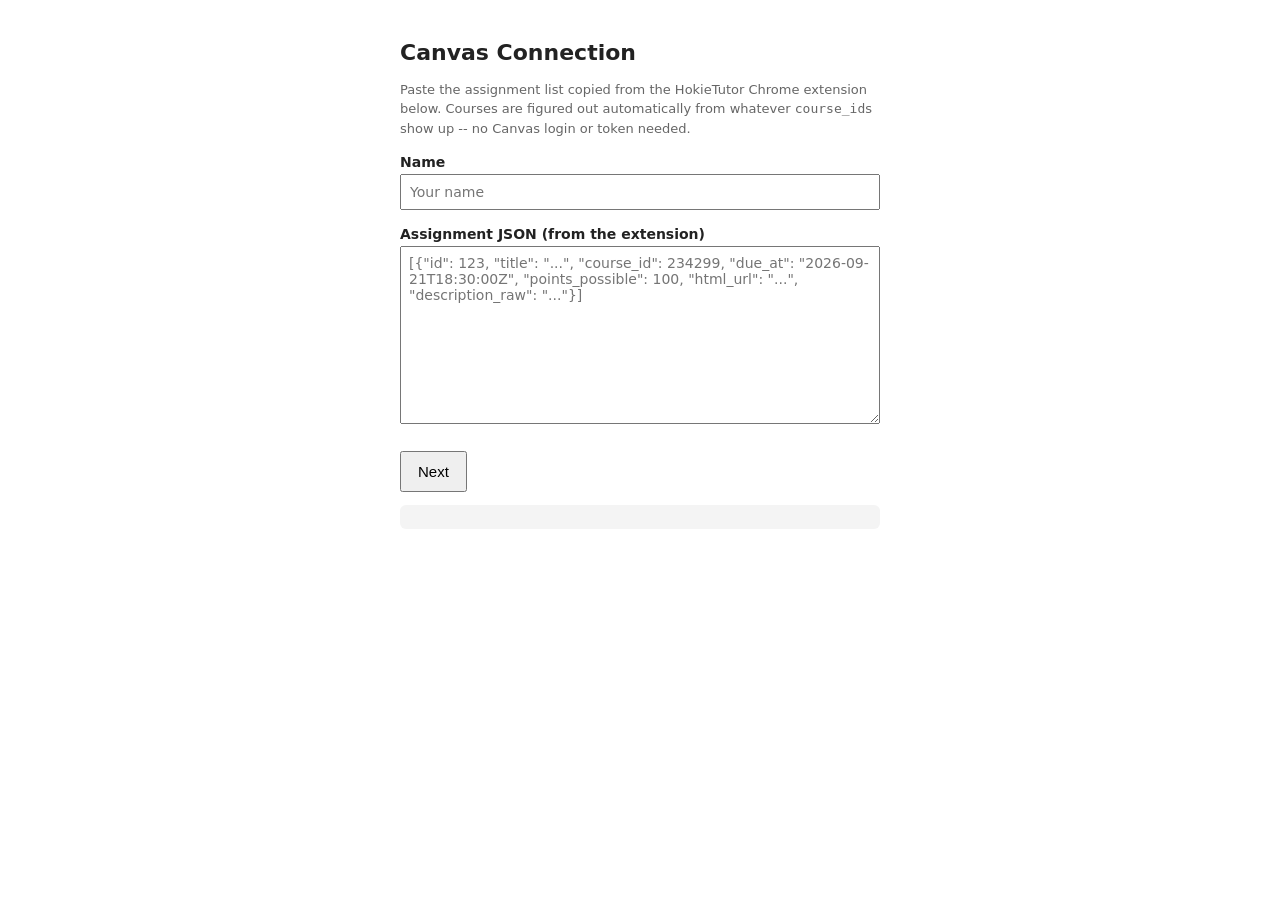
==== backend/src/main/resources/static/index.html @ 0368fb71 "first commit" ====
<!DOCTYPE html>
<html lang="en">
<head>
<meta charset="UTF-8">
<title>StudySmart Onboarding</title>
<style>
  body { font-family: system-ui, sans-serif; max-width: 480px; margin: 40px auto; padding: 0 16px; color: #222; }
  h1 { font-size: 22px; }
  label { display: block; margin-top: 16px; font-weight: 600; font-size: 14px; }
  input, select, textarea { width: 100%; padding: 8px; margin-top: 4px; box-sizing: border-box; font-size: 14px; font-family: inherit; }
  .checkbox-row { display: flex; gap: 12px; margin-top: 6px; }
  .checkbox-row label { display: flex; align-items: center; gap: 4px; font-weight: 400; margin-top: 0; }
  .checkbox-row input { width: auto; margin-top: 0; }
  button { margin-top: 24px; padding: 10px 16px; font-size: 15px; cursor: pointer; }
  pre { background: #f4f4f4; padding: 12px; border-radius: 6px; white-space: pre-wrap; word-break: break-all; }
  #result-title { margin-top: 24px; }
  .help { font-size: 13px; color: #666; margin-top: 4px; line-height: 1.5; }
  .badge { display: inline-block; padding: 2px 8px; border-radius: 12px; font-size: 12px; margin-left: 8px; }
  .badge.ok { background: #dcfce7; color: #166534; }
  .badge.no { background: #fee2e2; color: #991b1b; }
  .block-row { display: flex; gap: 8px; align-items: center; margin-top: 6px; }
  .block-row select, .block-row input { width: auto; margin-top: 0; }
  .block-row button { margin-top: 0; padding: 8px 12px; font-size: 14px; }
  #block-list { list-style: none; padding: 0; margin: 10px 0 0; }
  #block-list li { display: flex; justify-content: space-between; align-items: center; background: #f4f4f4; padding: 6px 10px; border-radius: 6px; margin-bottom: 6px; font-size: 14px; }
  #block-list button { margin-top: 0; padding: 2px 8px; font-size: 12px; background: #fee2e2; border: none; border-radius: 4px; cursor: pointer; }
  #estimate-list li { background: #f4f4f4; padding: 10px 14px; border-radius: 6px; margin-bottom: 8px; font-size: 14px; }
  #estimate-list .est-title { font-weight: 600; }
  #estimate-list .est-meta { font-size: 12px; color: #666; margin-top: 2px; }
  #estimate-total { font-size: 16px; margin-top: 16px; }
  #ics-upload-result ul { list-style: none; padding: 0; }
  #ics-upload-result li { background: #f4f4f4; padding: 8px 12px; border-radius: 6px; margin-bottom: 6px; font-size: 14px; }
</style>
</head>
<body>

  <div id="step-canvas">
    <h1>Canvas Connection <span id="canvas-badge"></span></h1>
    <p class="help">
      Paste the assignment list copied from the HokieTutor Chrome extension below.
      Courses are figured out automatically from whatever <code>course_id</code>s show up --
      no Canvas login or token needed.
    </p>
    <form id="canvas-form">
      <label>Name
        <input type="text" id="name" placeholder="Your name" required>
      </label>

      <label>Assignment JSON (from the extension)
        <textarea id="assignmentJson" rows="10" placeholder='[{"id": 123, "title": "...", "course_id": 234299, "due_at": "2026-09-21T18:30:00Z", "points_possible": 100, "html_url": "...", "description_raw": "..."}]' required></textarea>
      </label>

      <button type="submit">Next</button>
    </form>

    <div id="canvas-result-title" style="display:none;"><strong>Server Response</strong></div>
    <pre id="canvas-result"></pre>
  </div>

  <div id="step-onboarding" style="display:none;">
    <h1>Onboarding: My Study Profile</h1>
    <form id="onboarding-form">
      <label>Learning Pace (self-assessed)
        <select id="learningPace">
          <option value="VERY_FAST">Very fast</option>
          <option value="FAST">Fast</option>
          <option value="AVERAGE" selected>Average</option>
          <option value="SLOW">Slow</option>
          <option value="VERY_SLOW">Very slow</option>
        </select>
      </label>

      <label>Current GPA (0.0 - 4.0)
        <input type="number" id="currentGpa" step="0.01" min="0" max="4" value="3.2">
      </label>

      <label>Target GPA (0.0 - 4.0)
        <input type="number" id="targetGpa" step="0.01" min="0" max="4" value="3.6">
      </label>

      <label>Preferred Study Time Blocks
        <div class="block-row">
          <select id="blockDay">
            <option value="MONDAY">Mon</option>
            <option value="TUESDAY">Tue</option>
            <option value="WEDNESDAY" selected>Wed</option>
            <option value="THURSDAY">Thu</option>
            <option value="FRIDAY">Fri</option>
            <option value="SATURDAY">Sat</option>
            <option value="SUNDAY">Sun</option>
          </select>
          <input type="time" id="blockStart" value="18:00">
          <span>to</span>
          <input type="time" id="blockEnd" value="20:00">
          <button type="button" id="addBlockBtn">+ Add</button>
        </div>
      </label>
      <ul id="block-list"></ul>

      <label>Daily Study Hours Available
        <input type="number" id="dailyStudyHours" step="0.5" min="0" max="24" value="2.5">
      </label>

      <button type="submit">Next</button>
    </form>

    <div id="result-title" style="display:none;"><strong>Server Response</strong></div>
    <pre id="result"></pre>
  </div>

  <div id="step-done" style="display:none;">
    <h1>This Week's Assignments</h1>
    <p class="help">
      Estimated hours for everything due in the next 7 days, personalized to your
      learning pace, GPA goals, and (once you have some) your actual-vs-estimated history.
    </p>
    <div id="estimate-loading" class="help">Loading estimates...</div>
    <p id="estimate-total" style="display:none; font-weight:600;"></p>
    <ul id="estimate-list" style="list-style:none; padding:0;"></ul>

    <button type="button" id="btn-to-calendar">Next</button>
  </div>

  <div id="step-calendar" style="display:none;">
    <h1>Google Calendar</h1>

    <p class="help">
      Download this week's assignments as a calendar file you can import into Google Calendar
      (Google Calendar &rarr; Settings &rarr; Import &amp; export &rarr; Import).
    </p>
    <button type="button" id="btn-download-ics">Download This Week (.ics)</button>

    <p class="help" style="margin-top:32px;">
      Or upload a calendar file exported from Google Calendar (Settings &rarr; Import &amp; export
      &rarr; Export) so we know when you're already busy.
    </p>
    <label>Calendar file (.ics)
      <input type="file" id="ics-upload-input" accept=".ics,text/calendar">
    </label>
    <div id="ics-upload-result" style="margin-top:16px;"></div>
  </div>

  <script>
    const stepCanvas = document.getElementById('step-canvas');
    const stepOnboarding = document.getElementById('step-onboarding');
    const stepDone = document.getElementById('step-done');
    const stepCalendar = document.getElementById('step-calendar');

    let lastWeeklyEstimate = null;

    const form = document.getElementById('onboarding-form');
    const resultEl = document.getElementById('result');
    const resultTitle = document.getElementById('result-title');

    const DAY_LABELS = {
      MONDAY: 'Mon', TUESDAY: 'Tue', WEDNESDAY: 'Wed', THURSDAY: 'Thu',
      FRIDAY: 'Fri', SATURDAY: 'Sat', SUNDAY: 'Sun'
    };

    let studyBlocks = [
      { dayOfWeek: 'MONDAY', startTime: '18:00', endTime: '20:00' },
      { dayOfWeek: 'WEDNESDAY', startTime: '18:00', endTime: '20:00' }
    ];

    const blockListEl = document.getElementById('block-list');

    function renderBlocks() {
      blockListEl.innerHTML = '';
      studyBlocks.forEach((block, index) => {
        const li = document.createElement('li');
        li.innerHTML = `<span>${DAY_LABELS[block.dayOfWeek]} ${block.startTime}-${block.endTime}</span>`;
        const removeBtn = document.createElement('button');
        removeBtn.type = 'button';
        removeBtn.textContent = 'Remove';
        removeBtn.addEventListener('click', () => {
          studyBlocks.splice(index, 1);
          renderBlocks();
        });
        li.appendChild(removeBtn);
        blockListEl.appendChild(li);
      });
    }
    renderBlocks();

    document.getElementById('addBlockBtn').addEventListener('click', () => {
      const dayOfWeek = document.getElementById('blockDay').value;
      const startTime = document.getElementById('blockStart').value;
      const endTime = document.getElementById('blockEnd').value;

      if (!startTime || !endTime) {
        alert('Please pick both a start and end time.');
        return;
      }
      if (startTime >= endTime) {
        alert('Start time must be before end time.');
        return;
      }

      studyBlocks.push({ dayOfWeek, startTime, endTime });
      renderBlocks();
    });

    form.addEventListener('submit', async (e) => {
      e.preventDefault();

      if (studyBlocks.length === 0) {
        alert('Add at least one preferred study time block.');
        return;
      }

      const payload = {
        name: document.getElementById('name').value,
        learningPace: document.getElementById('learningPace').value,
        currentGpa: parseFloat(document.getElementById('currentGpa').value),
        targetGpa: parseFloat(document.getElementById('targetGpa').value),
        preferredStudyBlocks: studyBlocks,
        dailyStudyHours: parseFloat(document.getElementById('dailyStudyHours').value)
      };

      resultTitle.style.display = 'block';
      resultEl.textContent = 'Submitting...';

      try {
        const res = await fetch('/api/onboarding', {
          method: 'POST',
          headers: { 'Content-Type': 'application/json' },
          body: JSON.stringify(payload)
        });
        const body = await res.json();
        resultEl.textContent = `HTTP ${res.status}\n` + JSON.stringify(body, null, 2);

        if (res.ok) {
          stepOnboarding.style.display = 'none';
          stepDone.style.display = 'block';
          loadWeeklyEstimate(payload.name);
        }
      } catch (err) {
        resultEl.textContent = 'Request failed: ' + err;
      }
    });

    async function loadWeeklyEstimate(name) {
      const loadingEl = document.getElementById('estimate-loading');
      const totalEl = document.getElementById('estimate-total');
      const listEl = document.getElementById('estimate-list');

      loadingEl.style.display = 'block';
      loadingEl.textContent = 'Calculating estimates...';
      totalEl.style.display = 'none';
      listEl.innerHTML = '';

      try {
        const res = await fetch(`/api/schedule/estimate/${encodeURIComponent(name)}`);
        const body = await res.json();

        if (!res.ok) {
          loadingEl.textContent = `Couldn't load estimates: ${body.message || res.status}`;
          return;
        }

        loadingEl.style.display = 'none';
        lastWeeklyEstimate = body;

        if (body.assignments.length === 0) {
          listEl.innerHTML = '<li>Nothing due in the next 7 days. Nice.</li>';
          return;
        }

        totalEl.style.display = 'block';
        totalEl.textContent = `Estimated total: ${body.totalHours.toFixed(1)} hours this week`;

        body.assignments.forEach(a => {
          const li = document.createElement('li');
          const due = new Date(a.dueAt);
          li.innerHTML = `
            <div class="est-title">${a.title}</div>
            <div class="est-meta">Due ${due.toLocaleString()} &middot; ~${a.estimatedHours.toFixed(1)}h estimated</div>
          `;
          listEl.appendChild(li);
        });
      } catch (err) {
        loadingEl.textContent = 'Request failed: ' + err;
      }
    }

    document.getElementById('btn-to-calendar').addEventListener('click', () => {
      stepDone.style.display = 'none';
      stepCalendar.style.display = 'block';
    });

    document.getElementById('btn-download-ics').addEventListener('click', () => {
      const assignments = lastWeeklyEstimate ? lastWeeklyEstimate.assignments : [];

      if (assignments.length === 0) {
        alert('No assignments to export.');
        return;
      }

      const pad = n => String(n).padStart(2, '0');
      const toIcsDate = iso => {
        const d = new Date(iso);
        return `${d.getUTCFullYear()}${pad(d.getUTCMonth() + 1)}${pad(d.getUTCDate())}T${pad(d.getUTCHours())}${pad(d.getUTCMinutes())}${pad(d.getUTCSeconds())}Z`;
      };
      const now = toIcsDate(new Date().toISOString());

      const lines = ['BEGIN:VCALENDAR', 'VERSION:2.0', 'PRODID:-//HokieTutor//Study Schedule//EN'];
      assignments.forEach(a => {
        lines.push(
          'BEGIN:VEVENT',
          `UID:hokietutor-${a.assignmentId}@vt.edu`,
          `DTSTAMP:${now}`,
          `DTSTART:${toIcsDate(a.dueAt)}`,
          `DTEND:${toIcsDate(a.dueAt)}`,
          `SUMMARY:${a.title}`,
          `DESCRIPTION:Estimated ${a.estimatedHours.toFixed(1)}h to complete`,
          'END:VEVENT'
        );
      });
      lines.push('END:VCALENDAR');

      const blob = new Blob([lines.join('\r\n')], { type: 'text/calendar;charset=utf-8' });
      const url = URL.createObjectURL(blob);
      const a = document.createElement('a');
      a.href = url;
      a.download = 'HokieTutor_ThisWeek.ics';
      document.body.appendChild(a);
      a.click();
      document.body.removeChild(a);
      URL.revokeObjectURL(url);
    });

    document.getElementById('ics-upload-input').addEventListener('change', (e) => {
      const file = e.target.files[0];
      const resultEl = document.getElementById('ics-upload-result');
      if (!file) return;

      resultEl.textContent = 'Reading file...';

      const reader = new FileReader();
      reader.onload = (evt) => {
        const events = parseIcs(evt.target.result);

        if (events.length === 0) {
          resultEl.textContent = 'No events found in that file.';
          return;
        }

        const list = document.createElement('ul');
        events.forEach(ev => {
          const li = document.createElement('li');
          li.textContent = `${ev.summary} — ${ev.start}${ev.end ? ' to ' + ev.end : ''}`;
          list.appendChild(li);
        });

        resultEl.innerHTML = `<p><strong>${events.length} event(s) found:</strong></p>`;
        resultEl.appendChild(list);
      };
      reader.onerror = () => {
        resultEl.textContent = 'Could not read that file.';
      };
      reader.readAsText(file);
    });

    /**
     * Minimal RFC 5545 (.ics) parser: pulls SUMMARY/DTSTART/DTEND out of each VEVENT block.
     * Good enough for a Google Calendar export -- not a full spec implementation
     * (doesn't handle recurrence rules, timezone blocks, or line folding edge cases).
     */
    function parseIcs(text) {
      const events = [];
      const veventBlocks = text.split('BEGIN:VEVENT').slice(1);

      veventBlocks.forEach(block => {
        const summaryMatch = block.match(/SUMMARY:(.*)/);
        const startMatch = block.match(/DTSTART[^:]*:(\S+)/);
        const endMatch = block.match(/DTEND[^:]*:(\S+)/);

        if (summaryMatch && startMatch) {
          events.push({
            summary: summaryMatch[1].trim(),
            start: formatIcsDate(startMatch[1].trim()),
            end: endMatch ? formatIcsDate(endMatch[1].trim()) : null
          });
        }
      });

      return events;
    }

    function formatIcsDate(raw) {
      const match = raw.match(/^(\d{4})(\d{2})(\d{2})T(\d{2})(\d{2})(\d{2})/);
      if (!match) return raw;
      const [, y, mo, d, h, mi] = match;
      return new Date(`${y}-${mo}-${d}T${h}:${mi}:00`).toLocaleString();
    }

    const canvasForm = document.getElementById('canvas-form');
    const canvasResultEl = document.getElementById('canvas-result');
    const canvasResultTitle = document.getElementById('canvas-result-title');
    const canvasBadge = document.getElementById('canvas-badge');

    canvasForm.addEventListener('submit', async (e) => {
      e.preventDefault();

      const name = document.getElementById('name').value;
      const rawJson = document.getElementById('assignmentJson').value;

      let assignments;
      try {
        const data = JSON.parse(rawJson);
        assignments = Array.isArray(data) ? data : (Array.isArray(data.assignments) ? data.assignments : null);
        if (!assignments) throw new Error('Expected a JSON array of assignments.');
      } catch (err) {
        alert('Could not parse that JSON: ' + err.message);
        return;
      }

      const payload = { name, assignments };

      canvasResultTitle.style.display = 'block';
      canvasResultEl.textContent = 'Syncing assignments...';

      try {
        const res = await fetch('/api/assignments/import', {
          method: 'POST',
          headers: { 'Content-Type': 'application/json' },
          body: JSON.stringify(payload)
        });
        const body = await res.json();
        canvasResultEl.textContent = `HTTP ${res.status}\n` + JSON.stringify(body, null, 2);

        if (res.ok) {
          canvasBadge.textContent = `Synced ${body.importedCount} assignment(s), ${body.courseCount} course(s)`;
          canvasBadge.className = 'badge ok';
          stepCanvas.style.display = 'none';
          stepOnboarding.style.display = 'block';
        } else {
          canvasBadge.textContent = 'Sync failed';
          canvasBadge.className = 'badge no';
        }
      } catch (err) {
        canvasResultEl.textContent = 'Request failed: ' + err;
        canvasBadge.textContent = 'Sync failed';
        canvasBadge.className = 'badge no';
      }
    });
  </script>
</body>
</html>
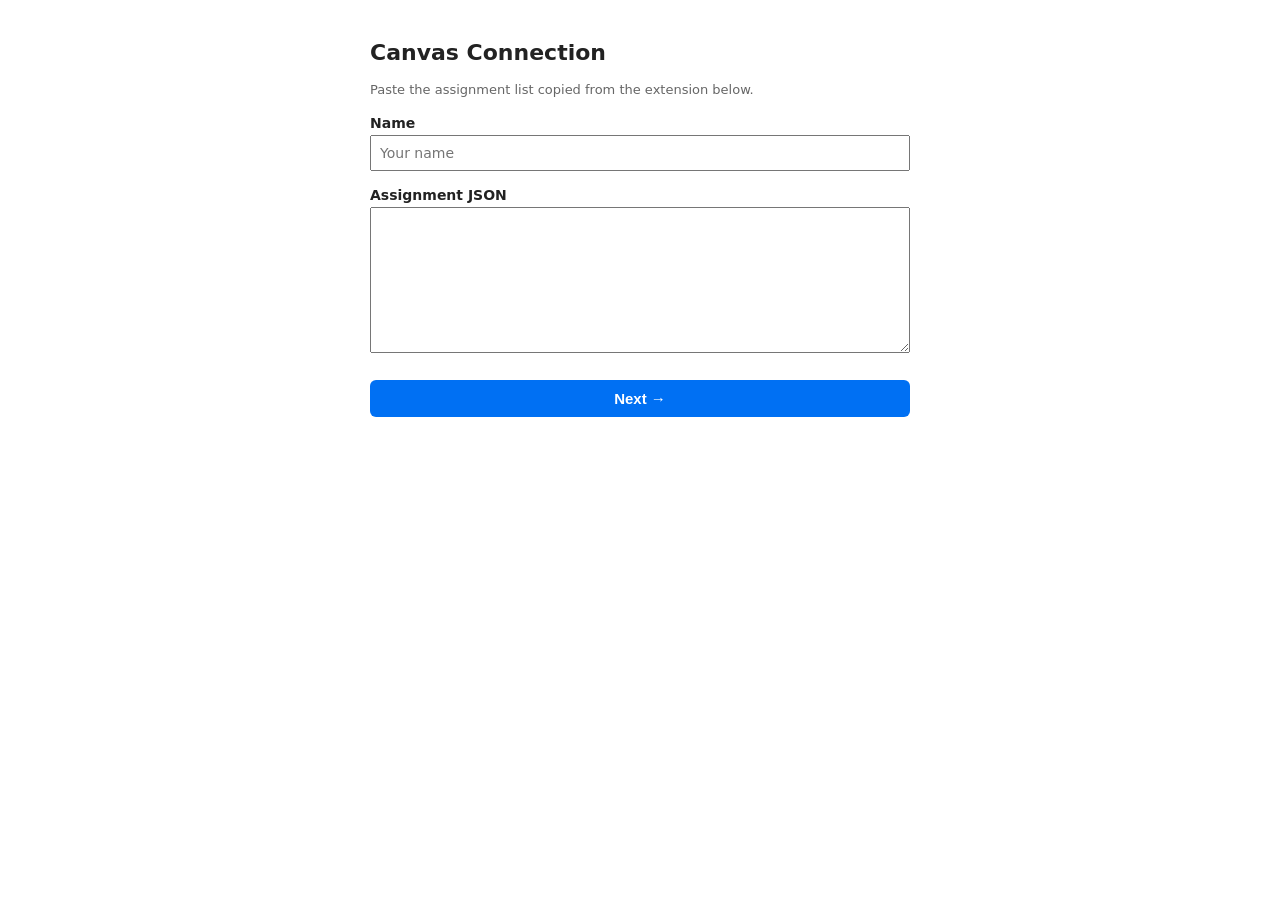
==== commit 0cceae78: "Modified AI" ====
--- a/backend/src/main/resources/static/index.html
+++ b/backend/src/main/resources/static/index.html
@@ -4,63 +4,74 @@
 <meta charset="UTF-8">
 <title>StudySmart Onboarding</title>
 <style>
-  body { font-family: system-ui, sans-serif; max-width: 480px; margin: 40px auto; padding: 0 16px; color: #222; }
+  body { font-family: system-ui, sans-serif; max-width: 540px; margin: 40px auto; padding: 0 16px; color: #222; }
   h1 { font-size: 22px; }
   label { display: block; margin-top: 16px; font-weight: 600; font-size: 14px; }
   input, select, textarea { width: 100%; padding: 8px; margin-top: 4px; box-sizing: border-box; font-size: 14px; font-family: inherit; }
-  .checkbox-row { display: flex; gap: 12px; margin-top: 6px; }
-  .checkbox-row label { display: flex; align-items: center; gap: 4px; font-weight: 400; margin-top: 0; }
-  .checkbox-row input { width: auto; margin-top: 0; }
-  button { margin-top: 24px; padding: 10px 16px; font-size: 15px; cursor: pointer; }
-  pre { background: #f4f4f4; padding: 12px; border-radius: 6px; white-space: pre-wrap; word-break: break-all; }
-  #result-title { margin-top: 24px; }
+  
+  .btn-row { display: flex; gap: 12px; margin-top: 24px; align-items: center; }
+  button { padding: 10px 18px; font-size: 15px; cursor: pointer; border-radius: 6px; border: 1px solid #ccc; font-weight: 600; }
+  .btn-primary { background: #0070f3; color: white; border: none; flex: 2; }
+  .btn-primary:hover { background: #005bb5; }
+  .btn-secondary { background: #f3f4f6; color: #374151; border: 1px solid #d1d5db; flex: 1; }
+  .btn-secondary:hover { background: #e5e7eb; }
+  button:disabled { background: #aaa; cursor: not-allowed; }
+
+  pre { background: #f4f4f4; padding: 12px; border-radius: 6px; white-space: pre-wrap; word-break: break-all; font-size: 12px; }
   .help { font-size: 13px; color: #666; margin-top: 4px; line-height: 1.5; }
   .badge { display: inline-block; padding: 2px 8px; border-radius: 12px; font-size: 12px; margin-left: 8px; }
   .badge.ok { background: #dcfce7; color: #166534; }
   .badge.no { background: #fee2e2; color: #991b1b; }
+  
   .block-row { display: flex; gap: 8px; align-items: center; margin-top: 6px; }
   .block-row select, .block-row input { width: auto; margin-top: 0; }
-  .block-row button { margin-top: 0; padding: 8px 12px; font-size: 14px; }
+  .block-row button { margin-top: 0; padding: 8px 12px; font-size: 14px; background: #eee; color: #333; }
   #block-list { list-style: none; padding: 0; margin: 10px 0 0; }
   #block-list li { display: flex; justify-content: space-between; align-items: center; background: #f4f4f4; padding: 6px 10px; border-radius: 6px; margin-bottom: 6px; font-size: 14px; }
-  #block-list button { margin-top: 0; padding: 2px 8px; font-size: 12px; background: #fee2e2; border: none; border-radius: 4px; cursor: pointer; }
-  #estimate-list li { background: #f4f4f4; padding: 10px 14px; border-radius: 6px; margin-bottom: 8px; font-size: 14px; }
-  #estimate-list .est-title { font-weight: 600; }
-  #estimate-list .est-meta { font-size: 12px; color: #666; margin-top: 2px; }
-  #estimate-total { font-size: 16px; margin-top: 16px; }
-  #ics-upload-result ul { list-style: none; padding: 0; }
-  #ics-upload-result li { background: #f4f4f4; padding: 8px 12px; border-radius: 6px; margin-bottom: 6px; font-size: 14px; }
+  #block-list button { margin-top: 0; padding: 2px 8px; font-size: 12px; background: #fee2e2; border: none; border-radius: 4px; cursor: pointer; color: #991b1b; }
+  
+  #estimate-list li { background: #f4f4f4; padding: 12px 14px; border-radius: 6px; margin-bottom: 8px; font-size: 14px; border-left: 4px solid #0070f3; }
+  #estimate-list .est-title { font-weight: 600; font-size: 15px; }
+  #estimate-list .est-meta { font-size: 12px; color: #555; margin-top: 4px; }
+  #estimate-total { font-size: 16px; margin: 16px 0; color: #111; padding: 10px; background: #e0f2fe; border-radius: 6px; }
+
+  .section-box { margin-top: 16px; padding: 12px; background: #f9fafb; border: 1px solid #e5e7eb; border-radius: 8px; }
+  .section-box h3 { font-size: 15px; margin: 0 0 8px 0; color: #111; }
+  .section-box ul { list-style: none; padding: 0; margin: 0; }
+  .section-box li { background: #fff; padding: 8px 12px; border-radius: 6px; margin-bottom: 6px; border: 1px solid #e5e7eb; font-size: 13px; }
+  
+  .cal-title { font-weight: 600; color: #111; display: flex; align-items: center; justify-content: space-between; }
+  .cal-time { font-size: 12px; color: #6b7280; margin-top: 2px; }
+  .repeat-badge { background: #ede9fe; color: #6d28d9; padding: 2px 8px; border-radius: 12px; font-size: 11px; font-weight: 600; }
+  .study-badge { background: #e0f2fe; color: #0369a1; padding: 2px 8px; border-radius: 12px; font-size: 11px; font-weight: 600; }
 </style>
 </head>
 <body>
 
+  <!-- STEP 1: Canvas JSON Import -->
   <div id="step-canvas">
     <h1>Canvas Connection <span id="canvas-badge"></span></h1>
-    <p class="help">
-      Paste the assignment list copied from the HokieTutor Chrome extension below.
-      Courses are figured out automatically from whatever <code>course_id</code>s show up --
-      no Canvas login or token needed.
-    </p>
+    <p class="help">Paste the assignment list copied from the extension below.</p>
     <form id="canvas-form">
       <label>Name
         <input type="text" id="name" placeholder="Your name" required>
       </label>
 
-      <label>Assignment JSON (from the extension)
-        <textarea id="assignmentJson" rows="10" placeholder='[{"id": 123, "title": "...", "course_id": 234299, "due_at": "2026-09-21T18:30:00Z", "points_possible": 100, "html_url": "...", "description_raw": "..."}]' required></textarea>
-      </label>
-
-      <button type="submit">Next</button>
+      <label>Assignment JSON
+        <textarea id="assignmentJson" rows="8" required></textarea>
+      </label>
+
+      <div class="btn-row">
+        <button type="submit" id="btn-sync" class="btn-primary">Next &rarr;</button>
+      </div>
     </form>
-
-    <div id="canvas-result-title" style="display:none;"><strong>Server Response</strong></div>
-    <pre id="canvas-result"></pre>
   </div>
 
+  <!-- STEP 2: Onboarding -->
   <div id="step-onboarding" style="display:none;">
     <h1>Onboarding: My Study Profile</h1>
     <form id="onboarding-form">
-      <label>Learning Pace (self-assessed)
+      <label>Learning Pace
         <select id="learningPace">
           <option value="VERY_FAST">Very fast</option>
           <option value="FAST">Fast</option>
@@ -101,69 +112,76 @@
         <input type="number" id="dailyStudyHours" step="0.5" min="0" max="24" value="2.5">
       </label>
 
-      <button type="submit">Next</button>
+      <div class="btn-row">
+        <button type="button" id="btn-back-step2" class="btn-secondary">&larr; Back</button>
+        <button type="submit" id="btn-onboard" class="btn-primary">Next &rarr;</button>
+      </div>
     </form>
-
-    <div id="result-title" style="display:none;"><strong>Server Response</strong></div>
-    <pre id="result"></pre>
   </div>
 
+  <!-- STEP 3: AI Dynamic Estimates -->
   <div id="step-done" style="display:none;">
     <h1>This Week's Assignments</h1>
-    <p class="help">
-      Estimated hours for everything due in the next 7 days, personalized to your
-      learning pace, GPA goals, and (once you have some) your actual-vs-estimated history.
-    </p>
-    <div id="estimate-loading" class="help">Loading estimates...</div>
-    <p id="estimate-total" style="display:none; font-weight:600;"></p>
+    <p class="help">AI-powered workload estimates based on difficulty, points, and your pace.</p>
+    
+    <div id="estimate-loading" style="padding:12px; background:#fef3c7; border-radius:6px; margin: 12px 0;">
+      Analyzing assignments with Gemini AI...
+    </div>
+    
+    <div id="estimate-total" style="display:none; font-weight:700;"></div>
     <ul id="estimate-list" style="list-style:none; padding:0;"></ul>
 
-    <button type="button" id="btn-to-calendar">Next</button>
+    <div class="btn-row">
+      <button type="button" id="btn-back-step3" class="btn-secondary">&larr; Back</button>
+      <button type="button" id="btn-to-calendar" class="btn-primary">Next &rarr;</button>
+    </div>
   </div>
 
+  <!-- STEP 4: Google Calendar -->
   <div id="step-calendar" style="display:none;">
-    <h1>Google Calendar</h1>
-
-    <p class="help">
-      Download this week's assignments as a calendar file you can import into Google Calendar
-      (Google Calendar &rarr; Settings &rarr; Import &amp; export &rarr; Import).
-    </p>
-    <button type="button" id="btn-download-ics">Download This Week (.ics)</button>
-
-    <p class="help" style="margin-top:32px;">
-      Or upload a calendar file exported from Google Calendar (Settings &rarr; Import &amp; export
-      &rarr; Export) so we know when you're already busy.
-    </p>
+    <h1>Google Calendar & Schedule Comparison</h1>
+    <p class="help">Upload your calendar (.ics). StudySmart will parse your classes and generate conflict-free study blocks.</p>
+    
     <label>Calendar file (.ics)
       <input type="file" id="ics-upload-input" accept=".ics,text/calendar">
     </label>
-    <div id="ics-upload-result" style="margin-top:16px;"></div>
+
+    <div id="ics-upload-result"></div>
+
+    <!-- 순수 AI 공부 일정만 다운로드하도록 버튼 수정 -->
+    <button type="button" id="btn-download-ics" class="btn-primary" style="width:100%; margin-top: 24px; display:none;">Download AI Study Schedule (.ics)</button>
+
+    <div class="btn-row" style="margin-top: 20px;">
+      <button type="button" id="btn-back-step4" class="btn-secondary" style="flex:1;">&larr; Back</button>
+    </div>
   </div>
 
   <script>
+    let currentStudentName = '';
+    let lastWeeklyEstimate = null;
+    let generatedStudyBlocks = [];
+
+    const DAY_LABELS = { MONDAY: 'Mon', TUESDAY: 'Tue', WEDNESDAY: 'Wed', THURSDAY: 'Thu', FRIDAY: 'Fri', SATURDAY: 'Sat', SUNDAY: 'Sun' };
+    let studyBlocks = [
+      { dayOfWeek: 'MONDAY', startTime: '18:00', endTime: '20:00' },
+      { dayOfWeek: 'WEDNESDAY', startTime: '18:00', endTime: '20:00' }
+    ];
+
     const stepCanvas = document.getElementById('step-canvas');
     const stepOnboarding = document.getElementById('step-onboarding');
     const stepDone = document.getElementById('step-done');
     const stepCalendar = document.getElementById('step-calendar');
 
-    let lastWeeklyEstimate = null;
-
-    const form = document.getElementById('onboarding-form');
-    const resultEl = document.getElementById('result');
-    const resultTitle = document.getElementById('result-title');
-
-    const DAY_LABELS = {
-      MONDAY: 'Mon', TUESDAY: 'Tue', WEDNESDAY: 'Wed', THURSDAY: 'Thu',
-      FRIDAY: 'Fri', SATURDAY: 'Sat', SUNDAY: 'Sun'
-    };
-
-    let studyBlocks = [
-      { dayOfWeek: 'MONDAY', startTime: '18:00', endTime: '20:00' },
-      { dayOfWeek: 'WEDNESDAY', startTime: '18:00', endTime: '20:00' }
-    ];
+    function showStep(stepToShow) {
+      [stepCanvas, stepOnboarding, stepDone, stepCalendar].forEach(s => s.style.display = 'none');
+      stepToShow.style.display = 'block';
+    }
+
+    document.getElementById('btn-back-step2').onclick = () => showStep(stepCanvas);
+    document.getElementById('btn-back-step3').onclick = () => showStep(stepOnboarding);
+    document.getElementById('btn-back-step4').onclick = () => showStep(stepDone);
 
     const blockListEl = document.getElementById('block-list');
-
     function renderBlocks() {
       blockListEl.innerHTML = '';
       studyBlocks.forEach((block, index) => {
@@ -172,44 +190,67 @@
         const removeBtn = document.createElement('button');
         removeBtn.type = 'button';
         removeBtn.textContent = 'Remove';
-        removeBtn.addEventListener('click', () => {
-          studyBlocks.splice(index, 1);
-          renderBlocks();
-        });
+        removeBtn.onclick = () => { studyBlocks.splice(index, 1); renderBlocks(); };
         li.appendChild(removeBtn);
         blockListEl.appendChild(li);
       });
     }
     renderBlocks();
 
-    document.getElementById('addBlockBtn').addEventListener('click', () => {
+    document.getElementById('addBlockBtn').onclick = () => {
       const dayOfWeek = document.getElementById('blockDay').value;
       const startTime = document.getElementById('blockStart').value;
       const endTime = document.getElementById('blockEnd').value;
-
-      if (!startTime || !endTime) {
-        alert('Please pick both a start and end time.');
+      if (!startTime || !endTime || startTime >= endTime) {
+        alert('Invalid time block selection.');
         return;
       }
-      if (startTime >= endTime) {
-        alert('Start time must be before end time.');
-        return;
-      }
-
       studyBlocks.push({ dayOfWeek, startTime, endTime });
       renderBlocks();
-    });
-
-    form.addEventListener('submit', async (e) => {
+    };
+
+    document.getElementById('canvas-form').onsubmit = async (e) => {
       e.preventDefault();
-
-      if (studyBlocks.length === 0) {
-        alert('Add at least one preferred study time block.');
+      currentStudentName = document.getElementById('name').value.trim();
+      const rawJson = document.getElementById('assignmentJson').value.trim();
+
+      let assignments;
+      try {
+        const data = JSON.parse(rawJson);
+        assignments = Array.isArray(data) ? data : (Array.isArray(data.assignments) ? data.assignments : null);
+        if (!assignments) throw new Error('Invalid JSON format');
+      } catch (err) {
+        alert('Could not parse assignment JSON: ' + err.message);
         return;
       }
 
+      const btnSync = document.getElementById('btn-sync');
+      btnSync.disabled = true;
+      btnSync.textContent = 'Syncing...';
+
+      try {
+        const res = await fetch('/api/assignments/import', {
+          method: 'POST',
+          headers: { 'Content-Type': 'application/json' },
+          body: JSON.stringify({ name: currentStudentName, assignments })
+        });
+        if (res.ok) {
+          showStep(stepOnboarding);
+        } else {
+          alert('Sync failed');
+        }
+      } catch (err) {
+        alert('Network request error: ' + err.message);
+      } finally {
+        btnSync.disabled = false;
+        btnSync.textContent = 'Next →';
+      }
+    };
+
+    document.getElementById('onboarding-form').onsubmit = async (e) => {
+      e.preventDefault();
       const payload = {
-        name: document.getElementById('name').value,
+        name: currentStudentName,
         learningPace: document.getElementById('learningPace').value,
         currentGpa: parseFloat(document.getElementById('currentGpa').value),
         targetGpa: parseFloat(document.getElementById('targetGpa').value),
@@ -217,27 +258,22 @@
         dailyStudyHours: parseFloat(document.getElementById('dailyStudyHours').value)
       };
 
-      resultTitle.style.display = 'block';
-      resultEl.textContent = 'Submitting...';
-
       try {
         const res = await fetch('/api/onboarding', {
           method: 'POST',
           headers: { 'Content-Type': 'application/json' },
           body: JSON.stringify(payload)
         });
-        const body = await res.json();
-        resultEl.textContent = `HTTP ${res.status}\n` + JSON.stringify(body, null, 2);
-
         if (res.ok) {
-          stepOnboarding.style.display = 'none';
-          stepDone.style.display = 'block';
-          loadWeeklyEstimate(payload.name);
+          showStep(stepDone);
+          loadWeeklyEstimate(currentStudentName);
+        } else {
+          alert('Onboarding failed');
         }
       } catch (err) {
-        resultEl.textContent = 'Request failed: ' + err;
-      }
-    });
+        alert('Error: ' + err.message);
+      }
+    };
 
     async function loadWeeklyEstimate(name) {
       const loadingEl = document.getElementById('estimate-loading');
@@ -245,115 +281,162 @@
       const listEl = document.getElementById('estimate-list');
 
       loadingEl.style.display = 'block';
-      loadingEl.textContent = 'Calculating estimates...';
+      loadingEl.textContent = 'Contacting Gemini 3.6 Flash & evaluating workload...';
       totalEl.style.display = 'none';
       listEl.innerHTML = '';
 
       try {
         const res = await fetch(`/api/schedule/estimate/${encodeURIComponent(name)}`);
-        const body = await res.json();
+        const textData = await res.text();
+        const body = JSON.parse(textData);
 
         if (!res.ok) {
-          loadingEl.textContent = `Couldn't load estimates: ${body.message || res.status}`;
+          loadingEl.textContent = `Error: ${body.message || res.statusText}`;
           return;
         }
 
         loadingEl.style.display = 'none';
         lastWeeklyEstimate = body;
 
-        if (body.assignments.length === 0) {
-          listEl.innerHTML = '<li>Nothing due in the next 7 days. Nice.</li>';
+        if (!body.assignments || body.assignments.length === 0) {
+          listEl.innerHTML = '<li>No upcoming assignments found for ' + name + '.</li>';
           return;
         }
 
         totalEl.style.display = 'block';
-        totalEl.textContent = `Estimated total: ${body.totalHours.toFixed(1)} hours this week`;
+        totalEl.textContent = `Total Workload: ${body.totalHours.toFixed(1)} hours scheduled`;
 
         body.assignments.forEach(a => {
           const li = document.createElement('li');
-          const due = new Date(a.dueAt);
           li.innerHTML = `
             <div class="est-title">${a.title}</div>
-            <div class="est-meta">Due ${due.toLocaleString()} &middot; ~${a.estimatedHours.toFixed(1)}h estimated</div>
+            <div class="est-meta">Due: ${a.dueAt} &middot; <strong style="color:#0070f3;">~${a.estimatedHours.toFixed(1)}h</strong> (AI estimated)</div>
           `;
           listEl.appendChild(li);
         });
       } catch (err) {
-        loadingEl.textContent = 'Request failed: ' + err;
-      }
-    }
-
-    document.getElementById('btn-to-calendar').addEventListener('click', () => {
-      stepDone.style.display = 'none';
-      stepCalendar.style.display = 'block';
-    });
-
-    document.getElementById('btn-download-ics').addEventListener('click', () => {
-      const assignments = lastWeeklyEstimate ? lastWeeklyEstimate.assignments : [];
-
-      if (assignments.length === 0) {
-        alert('No assignments to export.');
-        return;
-      }
-
-      const pad = n => String(n).padStart(2, '0');
-      const toIcsDate = iso => {
-        const d = new Date(iso);
-        return `${d.getUTCFullYear()}${pad(d.getUTCMonth() + 1)}${pad(d.getUTCDate())}T${pad(d.getUTCHours())}${pad(d.getUTCMinutes())}${pad(d.getUTCSeconds())}Z`;
-      };
-      const now = toIcsDate(new Date().toISOString());
-
-      const lines = ['BEGIN:VCALENDAR', 'VERSION:2.0', 'PRODID:-//HokieTutor//Study Schedule//EN'];
-      assignments.forEach(a => {
-        lines.push(
-          'BEGIN:VEVENT',
-          `UID:hokietutor-${a.assignmentId}@vt.edu`,
-          `DTSTAMP:${now}`,
-          `DTSTART:${toIcsDate(a.dueAt)}`,
-          `DTEND:${toIcsDate(a.dueAt)}`,
-          `SUMMARY:${a.title}`,
-          `DESCRIPTION:Estimated ${a.estimatedHours.toFixed(1)}h to complete`,
-          'END:VEVENT'
-        );
-      });
-      lines.push('END:VCALENDAR');
-
-      const blob = new Blob([lines.join('\r\n')], { type: 'text/calendar;charset=utf-8' });
-      const url = URL.createObjectURL(blob);
-      const a = document.createElement('a');
-      a.href = url;
-      a.download = 'HokieTutor_ThisWeek.ics';
-      document.body.appendChild(a);
-      a.click();
-      document.body.removeChild(a);
-      URL.revokeObjectURL(url);
-    });
-
-    document.getElementById('ics-upload-input').addEventListener('change', (e) => {
+        loadingEl.textContent = 'Failed to load: ' + err.message;
+      }
+    }
+
+    document.getElementById('btn-to-calendar').onclick = () => showStep(stepCalendar);
+
+    // [Step 4] ICS 업로드 시 기존 일정 파싱 및 충돌 없는 AI 공부 일정 생성
+    document.getElementById('ics-upload-input').addEventListener('change', async (e) => {
       const file = e.target.files[0];
       const resultEl = document.getElementById('ics-upload-result');
+      const downloadBtn = document.getElementById('btn-download-ics');
       if (!file) return;
 
-      resultEl.textContent = 'Reading file...';
+      resultEl.innerHTML = '<div style="padding:10px; background:#fef3c7; border-radius:6px; margin-top:12px;">Analyzing schedule and generating conflict-free study blocks...</div>';
+      downloadBtn.style.display = 'none';
+
+      if (!lastWeeklyEstimate && currentStudentName) {
+        try {
+          const res = await fetch(`/api/schedule/estimate/${encodeURIComponent(currentStudentName)}`);
+          const body = await res.json();
+          if (res.ok) {
+            lastWeeklyEstimate = body;
+          }
+        } catch (err) {
+          console.error(err);
+        }
+      }
 
       const reader = new FileReader();
-      reader.onload = (evt) => {
-        const events = parseIcs(evt.target.result);
-
-        if (events.length === 0) {
-          resultEl.textContent = 'No events found in that file.';
-          return;
-        }
-
-        const list = document.createElement('ul');
-        events.forEach(ev => {
-          const li = document.createElement('li');
-          li.textContent = `${ev.summary} — ${ev.start}${ev.end ? ' to ' + ev.end : ''}`;
-          list.appendChild(li);
+      reader.onload = async (evt) => {
+        const rawText = evt.target.result;
+        const parsed = parseIcsWithRecurrence(rawText);
+        const displayEvents = parsed.displayEvents;
+        const busyIntervals = parsed.busyIntervals;
+
+        generatedStudyBlocks = [];
+        const assignments = lastWeeklyEstimate && lastWeeklyEstimate.assignments ? lastWeeklyEstimate.assignments : [];
+
+        const sorted = [...assignments].sort((a, b) => new Date(a.dueAt) - new Date(b.dueAt));
+        const scheduledUntilByDate = {};
+
+        sorted.forEach(a => {
+          const dueDate = new Date(a.dueAt);
+          if (isNaN(dueDate.getTime())) return;
+
+          const dateKey = dueDate.toISOString().slice(0, 10);
+          const hours = a.estimatedHours && a.estimatedHours > 0 ? a.estimatedHours : 2.0;
+          const durationMs = Math.round(hours * 60 * 60 * 1000);
+
+          let blockEnd = scheduledUntilByDate[dateKey] 
+            ? new Date(Math.min(dueDate.getTime() - (3600000), scheduledUntilByDate[dateKey].getTime()))
+            : new Date(dueDate.getTime() - (60 * 60 * 1000));
+
+          let blockStart = new Date(blockEnd.getTime() - durationMs);
+
+          const dayOfWeek = blockStart.getDay();
+          let startMin = blockStart.getHours() * 60 + blockStart.getMinutes();
+          let endMin = blockEnd.getHours() * 60 + blockEnd.getMinutes();
+
+          let hasConflict = true;
+          let loopCount = 0;
+          while (hasConflict && loopCount < 5) {
+            hasConflict = false;
+            busyIntervals.forEach(b => {
+              if (b.day === dayOfWeek) {
+                if (startMin < b.endMin && endMin > b.startMin) {
+                  hasConflict = true;
+                  blockEnd = new Date(blockStart);
+                  blockStart = new Date(blockEnd.getTime() - durationMs);
+                  startMin = blockStart.getHours() * 60 + blockStart.getMinutes();
+                  endMin = blockEnd.getHours() * 60 + blockEnd.getMinutes();
+                }
+              }
+            });
+            loopCount++;
+          }
+
+          scheduledUntilByDate[dateKey] = blockStart;
+
+          generatedStudyBlocks.push({
+            title: `[Study] ${a.title}`,
+            start: blockStart,
+            end: blockEnd,
+            hours: hours
+          });
         });
 
-        resultEl.innerHTML = `<p><strong>${events.length} event(s) found:</strong></p>`;
-        resultEl.appendChild(list);
+        let htmlContent = '';
+
+        htmlContent += `<div class="section-box"><h3>📅 Your Calendar Events (${displayEvents.length})</h3><ul>`;
+        displayEvents.forEach(ev => {
+          const recurrenceTag = ev.recurrence ? `<span class="repeat-badge">🔁 ${ev.recurrence}</span>` : `<span style="font-size:11px; color:#888;">One-time</span>`;
+          const timeDisplay = ev.recurrence 
+            ? `${formatIcsTimeOnly(ev.rawStart)}${ev.rawEnd ? ' &rarr; ' + formatIcsTimeOnly(ev.rawEnd) : ''}`
+            : `${ev.start}${ev.end ? ' &rarr; ' + ev.end : ''}`;
+
+          htmlContent += `
+            <li>
+              <div class="cal-title"><span>${ev.summary}</span>${recurrenceTag}</div>
+              <div class="cal-time">${timeDisplay}</div>
+            </li>`;
+        });
+        htmlContent += `</ul></div>`;
+
+        htmlContent += `<div class="section-box" style="border-color:#bae6fd; background:#f0f9ff;"><h3>🤖 Conflict-Free AI Study Schedule (${generatedStudyBlocks.length})</h3><ul>`;
+        if (generatedStudyBlocks.length === 0) {
+          htmlContent += `<li style="color:#e11d48; font-weight:600;">No assignments found. Please make sure you completed Step 1 & Step 2 first!</li>`;
+        } else {
+          generatedStudyBlocks.forEach(sb => {
+            htmlContent += `
+              <li>
+                <div class="cal-title"><span>${sb.title}</span><span class="study-badge">~${sb.hours.toFixed(1)}h</span></div>
+                <div class="cal-time">${sb.start.toLocaleString()} &rarr; ${sb.end.toLocaleString()}</div>
+              </li>`;
+          });
+        }
+        htmlContent += `</ul></div>`;
+
+        resultEl.innerHTML = htmlContent;
+        if (generatedStudyBlocks.length > 0) {
+          downloadBtn.style.display = 'block';
+        }
       };
       reader.onerror = () => {
         resultEl.textContent = 'Could not read that file.';
@@ -361,89 +444,144 @@
       reader.readAsText(file);
     });
 
-    /**
-     * Minimal RFC 5545 (.ics) parser: pulls SUMMARY/DTSTART/DTEND out of each VEVENT block.
-     * Good enough for a Google Calendar export -- not a full spec implementation
-     * (doesn't handle recurrence rules, timezone blocks, or line folding edge cases).
-     */
-    function parseIcs(text) {
-      const events = [];
+    // [핵심 수정] 다운로드 버튼 누르면 오직 AI가 생성한 새로운 과제 공부 일정들만 .ics 파일로 묶어서 다운로드
+    document.getElementById('btn-download-ics').onclick = () => {
+      if (generatedStudyBlocks.length === 0) {
+        alert('No study blocks generated yet.');
+        return;
+      }
+
+      const pad = n => String(n).padStart(2, '0');
+      const toIcsDate = d => {
+        return `${d.getUTCFullYear()}${pad(d.getUTCMonth() + 1)}${pad(d.getUTCDate())}T${pad(d.getUTCHours())}${pad(d.getUTCMinutes())}${pad(d.getUTCSeconds())}Z`;
+      };
+      const now = toIcsDate(new Date());
+
+      let studyOnlyLines = ['BEGIN:VCALENDAR', 'VERSION:2.0', 'PRODID:-//StudySmart//AI Study Schedule//EN'];
+
+      generatedStudyBlocks.forEach((sb, idx) => {
+        studyOnlyLines.push(
+          'BEGIN:VEVENT',
+          `UID:studysmart-ai-study-${idx}-${Date.now()}@vt.edu`,
+          `DTSTAMP:${now}`,
+          `DTSTART:${toIcsDate(sb.start)}`,
+          `DTEND:${toIcsDate(sb.end)}`,
+          `SUMMARY:${sb.title}`,
+          `DESCRIPTION:AI Estimated Workload: ${sb.hours.toFixed(1)} hours (Conflict-free study block).`,
+          'END:VEVENT'
+        );
+      });
+
+      studyOnlyLines.push('END:VCALENDAR');
+
+      const blob = new Blob([studyOnlyLines.join('\r\n')], { type: 'text/calendar;charset=utf-8' });
+      const url = URL.createObjectURL(blob);
+      const link = document.createElement('a');
+      link.href = url;
+      link.download = 'StudySmart_AI_Study_Schedule.ics';
+      document.body.appendChild(link);
+      link.click();
+      document.body.removeChild(link);
+      URL.revokeObjectURL(url);
+    };
+
+    function parseIcsWithRecurrence(text) {
+      const displayEvents = [];
+      const busyIntervals = [];
       const veventBlocks = text.split('BEGIN:VEVENT').slice(1);
+
+      const dayCodeMap = { SU: 0, MO: 1, TU: 2, WE: 3, TH: 4, FR: 5, SA: 6 };
 
       veventBlocks.forEach(block => {
         const summaryMatch = block.match(/SUMMARY:(.*)/);
         const startMatch = block.match(/DTSTART[^:]*:(\S+)/);
         const endMatch = block.match(/DTEND[^:]*:(\S+)/);
+        const rruleMatch = block.match(/RRULE:(.*)/);
 
         if (summaryMatch && startMatch) {
-          events.push({
-            summary: summaryMatch[1].trim(),
-            start: formatIcsDate(startMatch[1].trim()),
-            end: endMatch ? formatIcsDate(endMatch[1].trim()) : null
+          const summary = summaryMatch[1].trim();
+          let recurrence = null;
+          const rawStart = startMatch[1].trim();
+          const rawEnd = endMatch ? endMatch[1].trim() : null;
+
+          const startDate = parseIcsRawDate(rawStart);
+          const endDate = rawEnd ? parseIcsRawDate(rawEnd) : new Date(startDate.getTime() + 3600000);
+
+          let targetDays = [startDate.getDay()];
+
+          if (rruleMatch) {
+            const rrule = rruleMatch[1].trim();
+            recurrence = formatRRule(rrule);
+
+            const parts = rrule.split(';');
+            parts.forEach(p => {
+              if (p.startsWith('BYDAY=')) {
+                const daysStr = p.split('=')[1];
+                targetDays = daysStr.split(',').map(d => dayCodeMap[d.trim()]).filter(d => d !== undefined);
+              }
+            });
+          }
+
+          const startMin = startDate.getHours() * 60 + startDate.getMinutes();
+          const endMin = endDate.getHours() * 60 + endDate.getMinutes();
+
+          targetDays.forEach(d => {
+            busyIntervals.push({ day: d, startMin, endMin });
           });
+
+          displayEvents.push({
+            summary: summary,
+            start: startDate.toLocaleString(),
+            end: endDate.toLocaleString(),
+            rawStart: rawStart,
+            rawEnd: rawEnd,
+            recurrence: recurrence
+          });
         }
       });
 
-      return events;
-    }
-
-    function formatIcsDate(raw) {
+      return { displayEvents, busyIntervals };
+    }
+
+    function formatRRule(rrule) {
+      const parts = rrule.split(';');
+      const map = {};
+      parts.forEach(p => {
+        const [k, v] = p.split('=');
+        if (k && v) map[k] = v;
+      });
+
+      const dayMap = { MO: 'Mon', TU: 'Tue', WE: 'Wed', TH: 'Thu', FR: 'Fri', SA: 'Sat', SU: 'Sun' };
+
+      if (map.FREQ === 'WEEKLY') {
+        if (map.BYDAY) {
+          const days = map.BYDAY.split(',').map(d => dayMap[d] || d).join(', ');
+          return `Every ${days}`;
+        }
+        return 'Every week';
+      } else if (map.FREQ === 'DAILY') {
+        return 'Every day';
+      } else if (map.FREQ === 'MONTHLY') {
+        return 'Every month';
+      }
+
+      return 'Recurring';
+    }
+
+    function parseIcsRawDate(raw) {
+      const match = raw.match(/^(\d{4})(\d{2})(\d{2})T(\d{2})(\d{2})(\d{2})/);
+      if (!match) return new Date();
+      const [, y, mo, d, h, mi, s] = match;
+      return new Date(`${y}-${mo}-${d}T${h}:${mi}:${s}Z`);
+    }
+
+    function formatIcsTimeOnly(raw) {
       const match = raw.match(/^(\d{4})(\d{2})(\d{2})T(\d{2})(\d{2})(\d{2})/);
       if (!match) return raw;
-      const [, y, mo, d, h, mi] = match;
-      return new Date(`${y}-${mo}-${d}T${h}:${mi}:00`).toLocaleString();
-    }
-
-    const canvasForm = document.getElementById('canvas-form');
-    const canvasResultEl = document.getElementById('canvas-result');
-    const canvasResultTitle = document.getElementById('canvas-result-title');
-    const canvasBadge = document.getElementById('canvas-badge');
-
-    canvasForm.addEventListener('submit', async (e) => {
-      e.preventDefault();
-
-      const name = document.getElementById('name').value;
-      const rawJson = document.getElementById('assignmentJson').value;
-
-      let assignments;
-      try {
-        const data = JSON.parse(rawJson);
-        assignments = Array.isArray(data) ? data : (Array.isArray(data.assignments) ? data.assignments : null);
-        if (!assignments) throw new Error('Expected a JSON array of assignments.');
-      } catch (err) {
-        alert('Could not parse that JSON: ' + err.message);
-        return;
-      }
-
-      const payload = { name, assignments };
-
-      canvasResultTitle.style.display = 'block';
-      canvasResultEl.textContent = 'Syncing assignments...';
-
-      try {
-        const res = await fetch('/api/assignments/import', {
-          method: 'POST',
-          headers: { 'Content-Type': 'application/json' },
-          body: JSON.stringify(payload)
-        });
-        const body = await res.json();
-        canvasResultEl.textContent = `HTTP ${res.status}\n` + JSON.stringify(body, null, 2);
-
-        if (res.ok) {
-          canvasBadge.textContent = `Synced ${body.importedCount} assignment(s), ${body.courseCount} course(s)`;
-          canvasBadge.className = 'badge ok';
-          stepCanvas.style.display = 'none';
-          stepOnboarding.style.display = 'block';
-        } else {
-          canvasBadge.textContent = 'Sync failed';
-          canvasBadge.className = 'badge no';
-        }
-      } catch (err) {
-        canvasResultEl.textContent = 'Request failed: ' + err;
-        canvasBadge.textContent = 'Sync failed';
-        canvasBadge.className = 'badge no';
-      }
-    });
+      const [, y, mo, d, h, mi, s] = match;
+      const date = new Date(`${y}-${mo}-${d}T${h}:${mi}:${s}Z`);
+      return date.toLocaleTimeString([], { hour: 'numeric', minute: '2-digit' });
+    }
   </script>
 </body>
-</html>
+</html>
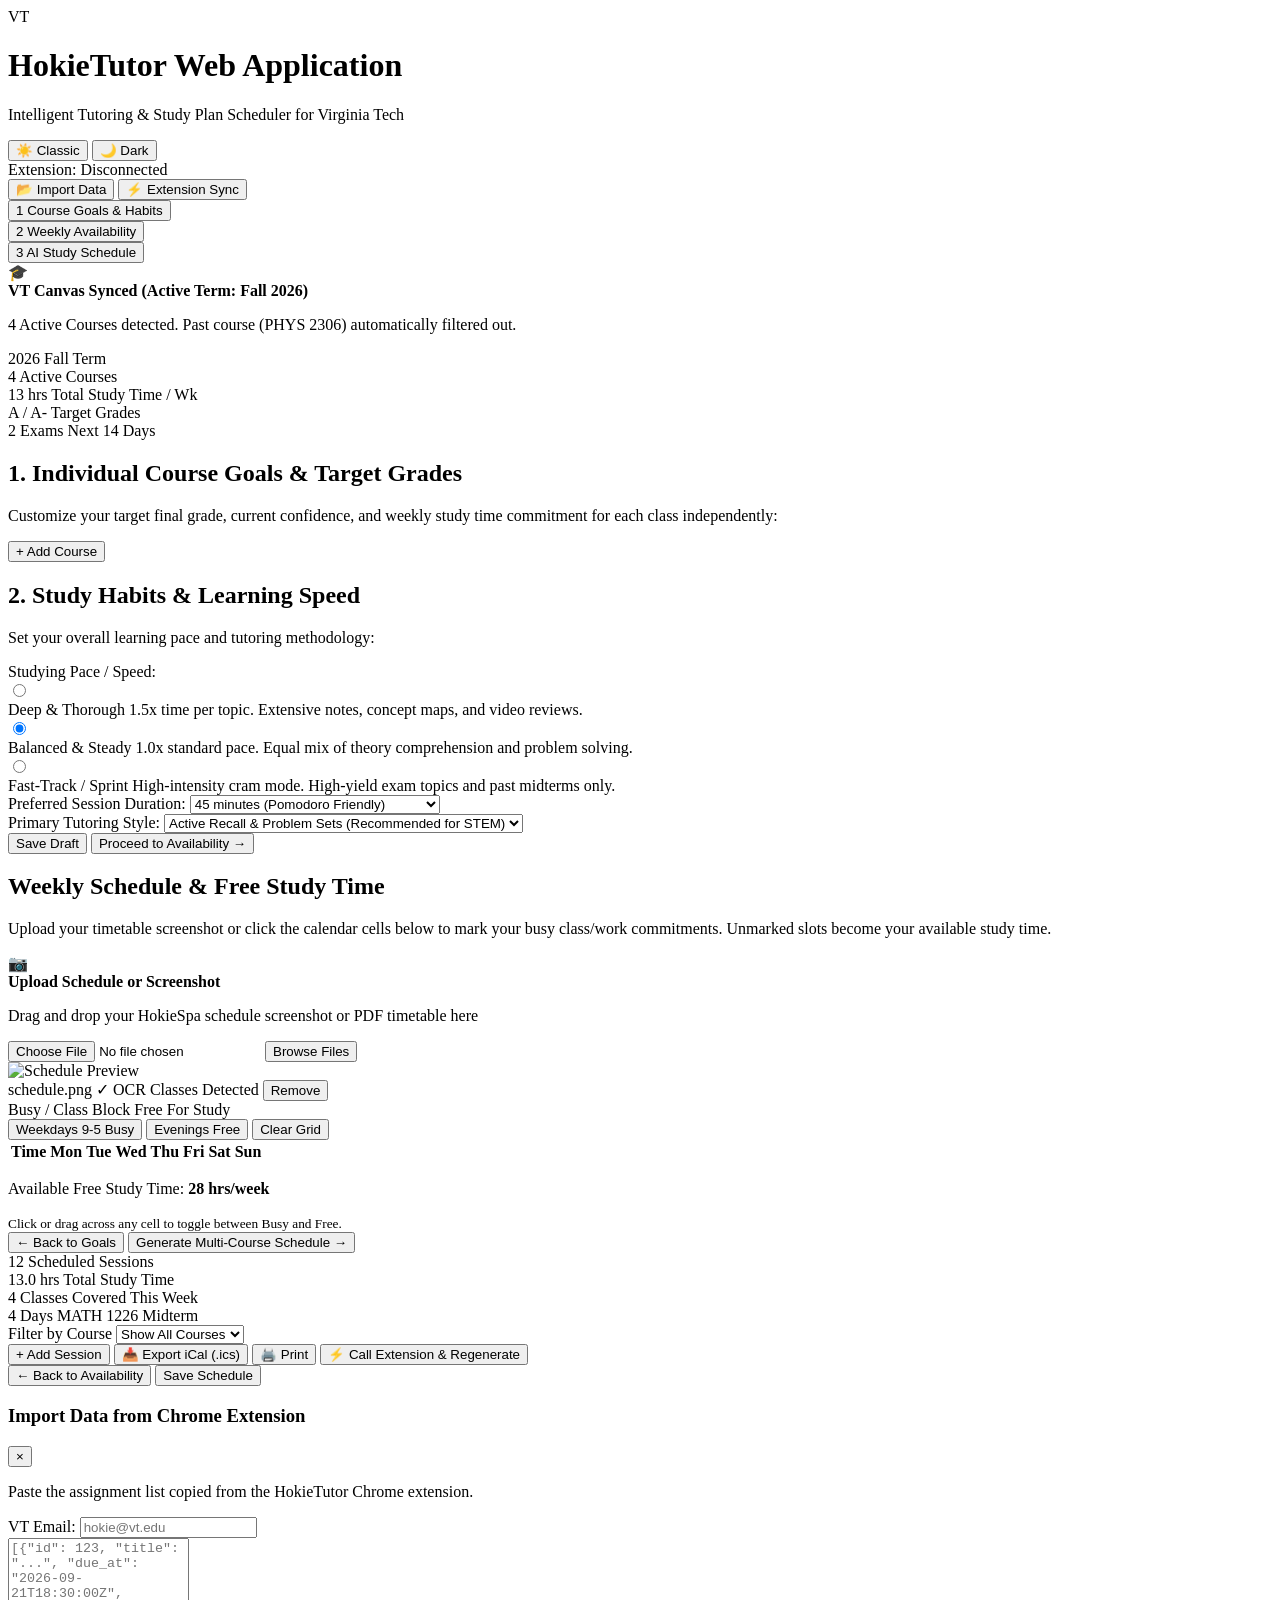
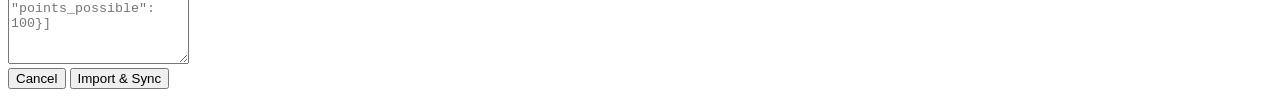
==== commit 265ce42e: "index" ====
--- a/backend/src/main/resources/static/index.html
+++ b/backend/src/main/resources/static/index.html
@@ -1,587 +1,315 @@
 <!DOCTYPE html>
 <html lang="en">
 <head>
-<meta charset="UTF-8">
-<title>StudySmart Onboarding</title>
-<style>
-  body { font-family: system-ui, sans-serif; max-width: 540px; margin: 40px auto; padding: 0 16px; color: #222; }
-  h1 { font-size: 22px; }
-  label { display: block; margin-top: 16px; font-weight: 600; font-size: 14px; }
-  input, select, textarea { width: 100%; padding: 8px; margin-top: 4px; box-sizing: border-box; font-size: 14px; font-family: inherit; }
-  
-  .btn-row { display: flex; gap: 12px; margin-top: 24px; align-items: center; }
-  button { padding: 10px 18px; font-size: 15px; cursor: pointer; border-radius: 6px; border: 1px solid #ccc; font-weight: 600; }
-  .btn-primary { background: #0070f3; color: white; border: none; flex: 2; }
-  .btn-primary:hover { background: #005bb5; }
-  .btn-secondary { background: #f3f4f6; color: #374151; border: 1px solid #d1d5db; flex: 1; }
-  .btn-secondary:hover { background: #e5e7eb; }
-  button:disabled { background: #aaa; cursor: not-allowed; }
-
-  pre { background: #f4f4f4; padding: 12px; border-radius: 6px; white-space: pre-wrap; word-break: break-all; font-size: 12px; }
-  .help { font-size: 13px; color: #666; margin-top: 4px; line-height: 1.5; }
-  .badge { display: inline-block; padding: 2px 8px; border-radius: 12px; font-size: 12px; margin-left: 8px; }
-  .badge.ok { background: #dcfce7; color: #166534; }
-  .badge.no { background: #fee2e2; color: #991b1b; }
-  
-  .block-row { display: flex; gap: 8px; align-items: center; margin-top: 6px; }
-  .block-row select, .block-row input { width: auto; margin-top: 0; }
-  .block-row button { margin-top: 0; padding: 8px 12px; font-size: 14px; background: #eee; color: #333; }
-  #block-list { list-style: none; padding: 0; margin: 10px 0 0; }
-  #block-list li { display: flex; justify-content: space-between; align-items: center; background: #f4f4f4; padding: 6px 10px; border-radius: 6px; margin-bottom: 6px; font-size: 14px; }
-  #block-list button { margin-top: 0; padding: 2px 8px; font-size: 12px; background: #fee2e2; border: none; border-radius: 4px; cursor: pointer; color: #991b1b; }
-  
-  #estimate-list li { background: #f4f4f4; padding: 12px 14px; border-radius: 6px; margin-bottom: 8px; font-size: 14px; border-left: 4px solid #0070f3; }
-  #estimate-list .est-title { font-weight: 600; font-size: 15px; }
-  #estimate-list .est-meta { font-size: 12px; color: #555; margin-top: 4px; }
-  #estimate-total { font-size: 16px; margin: 16px 0; color: #111; padding: 10px; background: #e0f2fe; border-radius: 6px; }
-
-  .section-box { margin-top: 16px; padding: 12px; background: #f9fafb; border: 1px solid #e5e7eb; border-radius: 8px; }
-  .section-box h3 { font-size: 15px; margin: 0 0 8px 0; color: #111; }
-  .section-box ul { list-style: none; padding: 0; margin: 0; }
-  .section-box li { background: #fff; padding: 8px 12px; border-radius: 6px; margin-bottom: 6px; border: 1px solid #e5e7eb; font-size: 13px; }
-  
-  .cal-title { font-weight: 600; color: #111; display: flex; align-items: center; justify-content: space-between; }
-  .cal-time { font-size: 12px; color: #6b7280; margin-top: 2px; }
-  .repeat-badge { background: #ede9fe; color: #6d28d9; padding: 2px 8px; border-radius: 12px; font-size: 11px; font-weight: 600; }
-  .study-badge { background: #e0f2fe; color: #0369a1; padding: 2px 8px; border-radius: 12px; font-size: 11px; font-weight: 600; }
-</style>
+  <meta charset="UTF-8" />
+  <meta name="viewport" content="width=device-width, initial-scale=1.0" />
+  <title>HokieTutor - VT Canvas AI Study Scheduler Application</title>
+  <link rel="stylesheet" href="styles.css" />
 </head>
 <body>
-
-  <!-- STEP 1: Canvas JSON Import -->
-  <div id="step-canvas">
-    <h1>Canvas Connection <span id="canvas-badge"></span></h1>
-    <p class="help">Paste the assignment list copied from the extension below.</p>
-    <form id="canvas-form">
-      <label>Name
-        <input type="text" id="name" placeholder="Your name" required>
-      </label>
-
-      <label>Assignment JSON
-        <textarea id="assignmentJson" rows="8" required></textarea>
-      </label>
-
-      <div class="btn-row">
-        <button type="submit" id="btn-sync" class="btn-primary">Next &rarr;</button>
-      </div>
-    </form>
+  <div class="app-container">
+
+    <!-- HEADER: Virginia Tech Maroon & Burnt Orange Branding -->
+    <header class="app-header">
+      <div class="header-content">
+        <div class="brand-row">
+          <div class="logo-mark">VT</div>
+          <div class="brand-text">
+            <h1 class="app-title">HokieTutor <span class="badge badge-accent">Web Application</span></h1>
+            <p class="app-subtitle">Intelligent Tutoring & Study Plan Scheduler for Virginia Tech</p>
+          </div>
+        </div>
+
+        <!-- Extension Sync & Data Integration Status -->
+        <div class="header-actions">
+          <div class="theme-tabs-pill" id="theme-tabs-pill" role="tablist" aria-label="Select Theme">
+            <button type="button" class="theme-tab-btn active" id="theme-tab-light" data-theme="light" role="tab" aria-selected="true" title="Hokie Classic Light Theme">☀️ Classic</button>
+            <button type="button" class="theme-tab-btn" id="theme-tab-dark" data-theme="dark" role="tab" aria-selected="false" title="Hokie Dark Mode">🌙 Dark</button>
+          </div>
+
+          <div class="extension-status-badge disconnected" id="header-extension-badge" title="HokieTutor Chrome Extension Status">
+            <span class="badge-dot"></span>
+            <span class="badge-text" id="header-extension-text">Extension: Disconnected</span>
+          </div>
+          <button type="button" class="btn btn-sm btn-outline-light" id="btn-import-canvas-json" title="Import Canvas data JSON exported by the Chrome extension">📂 Import Data</button>
+          <button type="button" class="btn btn-sm btn-orange" id="btn-sync-extension" title="Trigger sync from HokieTutor Canvas extension">⚡ Extension Sync</button>
+        </div>
+      </div>
+
+      <!-- STEP PROGRESS WIZARD NAVIGATION -->
+      <nav class="step-indicator" aria-label="Setup Navigation Steps">
+        <button class="step-btn active" id="step-nav-1" data-step="1">
+          <span class="step-num">1</span>
+          <span class="step-label">Course Goals & Habits</span>
+        </button>
+        <div class="step-divider"></div>
+        <button class="step-btn" id="step-nav-2" data-step="2">
+          <span class="step-num">2</span>
+          <span class="step-label">Weekly Availability</span>
+        </button>
+        <div class="step-divider"></div>
+        <button class="step-btn" id="step-nav-3" data-step="3">
+          <span class="step-num">3</span>
+          <span class="step-label">AI Study Schedule</span>
+        </button>
+      </nav>
+    </header>
+
+    <!-- =============================================================== -->
+    <!-- PAGE 1: MULTI-COURSE GOALS & STUDY HABITS                       -->
+    <!-- =============================================================== -->
+    <main class="page-view active" id="page-1" aria-labelledby="page-1-heading">
+      <div class="card sync-status-banner">
+        <div class="sync-banner-left">
+          <div class="sync-status-icon">🎓</div>
+          <div class="sync-banner-text">
+            <strong class="sync-banner-title">VT Canvas Synced (Active Term: Fall 2026)</strong>
+            <p class="sync-banner-desc" id="sync-banner-details">4 Active Courses detected. Past course (PHYS 2306) automatically filtered out.</p>
+          </div>
+        </div>
+        <div class="sync-banner-right">
+          <span class="badge badge-term">2026 Fall Term</span>
+        </div>
+      </div>
+
+      <section class="goals-summary-bar card">
+        <div class="goal-metric">
+          <span class="metric-val" id="metric-active-courses">4</span>
+          <span class="metric-label">Active Courses</span>
+        </div>
+        <div class="goal-metric">
+          <span class="metric-val text-maroon" id="metric-total-hours">13 hrs</span>
+          <span class="metric-label">Total Study Time / Wk</span>
+        </div>
+        <div class="goal-metric">
+          <span class="metric-val text-orange" id="metric-avg-goal">A / A-</span>
+          <span class="metric-label">Target Grades</span>
+        </div>
+        <div class="goal-metric">
+          <span class="metric-val" id="metric-upcoming-exams">2 Exams</span>
+          <span class="metric-label">Next 14 Days</span>
+        </div>
+      </section>
+
+      <section class="form-section">
+        <div class="section-header-row">
+          <div>
+            <h2 class="section-title" id="page-1-heading">1. Individual Course Goals & Target Grades</h2>
+            <p class="section-desc">Customize your target final grade, current confidence, and weekly study time commitment for each class independently:</p>
+          </div>
+          <button type="button" class="btn btn-outline btn-sm" id="btn-open-add-course-modal">+ Add Course</button>
+        </div>
+        <div class="course-cards-deck" id="course-cards-deck"></div>
+      </section>
+
+      <section class="form-section">
+        <h2 class="section-title">2. Study Habits & Learning Speed</h2>
+        <p class="section-desc">Set your overall learning pace and tutoring methodology:</p>
+
+        <div class="form-group">
+          <label class="form-label">Studying Pace / Speed:</label>
+          <div class="radio-pill-group" role="radiogroup" aria-label="Studying Pace">
+            <label class="radio-pill">
+              <input type="radio" name="study_speed" value="thorough" />
+              <div class="pill-card">
+                <span class="pill-title">Deep & Thorough</span>
+                <span class="pill-subtitle">1.5x time per topic. Extensive notes, concept maps, and video reviews.</span>
+              </div>
+            </label>
+            <label class="radio-pill">
+              <input type="radio" name="study_speed" value="balanced" checked />
+              <div class="pill-card">
+                <span class="pill-title">Balanced & Steady</span>
+                <span class="pill-subtitle">1.0x standard pace. Equal mix of theory comprehension and problem solving.</span>
+              </div>
+            </label>
+            <label class="radio-pill">
+              <input type="radio" name="study_speed" value="fast" />
+              <div class="pill-card">
+                <span class="pill-title">Fast-Track / Sprint</span>
+                <span class="pill-subtitle">High-intensity cram mode. High-yield exam topics and past midterms only.</span>
+              </div>
+            </label>
+          </div>
+        </div>
+
+        <div class="grid-2-col">
+          <div class="form-group">
+            <label for="global-session-length" class="form-label">Preferred Session Duration:</label>
+            <select id="global-session-length" class="form-control">
+              <option value="30">30 minutes (Micro-bursts / Quick drills)</option>
+              <option value="45" selected>45 minutes (Pomodoro Friendly)</option>
+              <option value="60">60 minutes (Standard block)</option>
+              <option value="90">90 minutes (Deep Focus Deep-Dive)</option>
+            </select>
+          </div>
+          <div class="form-group">
+            <label for="global-tutoring-style" class="form-label">Primary Tutoring Style:</label>
+            <select id="global-tutoring-style" class="form-control">
+              <option value="practice" selected>Active Recall & Problem Sets (Recommended for STEM)</option>
+              <option value="theory">Concept Breakdown & Lecture Slide Review</option>
+              <option value="flashcards">Flashcard Drills & Definition Retention</option>
+              <option value="past-exams">Mock Exam Questions & Time-Trial Testing</option>
+            </select>
+          </div>
+        </div>
+      </section>
+
+      <div class="step-actions">
+        <button type="button" class="btn btn-secondary" id="btn-save-draft-1">Save Draft</button>
+        <button type="button" class="btn btn-primary" id="btn-next-to-2">Proceed to Availability &rarr;</button>
+      </div>
+    </main>
+
+    <!-- =============================================================== -->
+    <!-- PAGE 2: SCHEDULE & AVAILABILITY INPUT                           -->
+    <!-- =============================================================== -->
+    <main class="page-view" id="page-2" aria-labelledby="page-2-heading">
+      <div class="section-header-box">
+        <h2 class="section-title" id="page-2-heading">Weekly Schedule & Free Study Time</h2>
+        <p class="section-desc">Upload your timetable screenshot or click the calendar cells below to mark your busy class/work commitments. Unmarked slots become your available study time.</p>
+      </div>
+
+      <section class="upload-section card">
+        <div class="upload-dropzone" id="schedule-dropzone">
+          <div class="upload-icon">📷</div>
+          <div class="upload-text">
+            <strong>Upload Schedule or Screenshot</strong>
+            <p>Drag and drop your HokieSpa schedule screenshot or PDF timetable here</p>
+          </div>
+          <input type="file" id="schedule-file-input" accept="image/*,.pdf" class="file-input-hidden" />
+          <button type="button" class="btn btn-outline btn-sm" id="btn-browse-file">Browse Files</button>
+        </div>
+
+        <div class="upload-preview hidden" id="upload-preview-container">
+          <img id="upload-preview-img" src="" alt="Schedule Preview" />
+          <div class="upload-preview-meta">
+            <span id="upload-file-name" class="file-name">schedule.png</span>
+            <span class="badge badge-success">✓ OCR Classes Detected</span>
+            <button type="button" class="btn-text-danger" id="btn-remove-file">Remove</button>
+          </div>
+        </div>
+      </section>
+
+      <section class="calendar-tool-section card">
+        <div class="calendar-toolbar">
+          <div class="calendar-legend">
+            <span class="legend-item"><span class="legend-box busy"></span> Busy / Class Block</span>
+            <span class="legend-item"><span class="legend-box free"></span> Free For Study</span>
+          </div>
+          <div class="preset-buttons">
+            <button type="button" class="btn btn-xs btn-outline" id="btn-preset-weekday-busy">Weekdays 9-5 Busy</button>
+            <button type="button" class="btn btn-xs btn-outline" id="btn-preset-evenings-free">Evenings Free</button>
+            <button type="button" class="btn btn-xs btn-secondary" id="btn-preset-clear">Clear Grid</button>
+          </div>
+        </div>
+
+        <div class="grid-table-wrapper">
+          <table class="availability-grid" id="availability-table" aria-label="Weekly availability selector">
+            <thead>
+              <tr>
+                <th scope="col" class="time-col-header">Time</th>
+                <th scope="col">Mon</th>
+                <th scope="col">Tue</th>
+                <th scope="col">Wed</th>
+                <th scope="col">Thu</th>
+                <th scope="col">Fri</th>
+                <th scope="col">Sat</th>
+                <th scope="col">Sun</th>
+              </tr>
+            </thead>
+            <tbody id="availability-tbody"></tbody>
+          </table>
+        </div>
+
+        <div class="availability-summary">
+          <p>Available Free Study Time: <strong id="total-free-hours-label" class="text-maroon">28 hrs/week</strong></p>
+          <small class="text-muted">Click or drag across any cell to toggle between Busy and Free.</small>
+        </div>
+      </section>
+
+      <div class="step-actions">
+        <button type="button" class="btn btn-secondary" id="btn-back-to-1">&larr; Back to Goals</button>
+        <button type="button" class="btn btn-primary" id="btn-next-to-3">Generate Multi-Course Schedule &rarr;</button>
+      </div>
+    </main>
+
+    <!-- =============================================================== -->
+    <!-- PAGE 3: PERSONALIZED MULTI-COURSE STUDY SCHEDULE                -->
+    <!-- =============================================================== -->
+    <main class="page-view" id="page-3" aria-labelledby="page-3-heading">
+      <section class="schedule-summary-bar card">
+        <div class="stat-cell">
+          <span class="stat-number" id="stat-total-sessions">12</span>
+          <span class="stat-label">Scheduled Sessions</span>
+        </div>
+        <div class="stat-cell">
+          <span class="stat-number text-maroon" id="stat-total-hours">13.0 hrs</span>
+          <span class="stat-label">Total Study Time</span>
+        </div>
+        <div class="stat-cell">
+          <span class="stat-number text-orange" id="stat-courses-scheduled">4 Classes</span>
+          <span class="stat-label">Covered This Week</span>
+        </div>
+        <div class="stat-cell">
+          <span class="stat-number" id="stat-next-exam">4 Days</span>
+          <span class="stat-label">MATH 1226 Midterm</span>
+        </div>
+      </section>
+
+      <section class="schedule-controls">
+        <div class="filter-controls">
+          <label for="filter-course-select" class="sr-only">Filter by Course</label>
+          <select id="filter-course-select" class="form-control form-control-sm">
+            <option value="ALL">Show All Courses</option>
+          </select>
+        </div>
+
+        <div class="action-btn-group">
+          <button type="button" class="btn btn-outline btn-sm" id="btn-open-add-session-modal">+ Add Session</button>
+          <button type="button" class="btn btn-outline btn-sm" id="btn-export-ics">📥 Export iCal (.ics)</button>
+          <button type="button" class="btn btn-outline btn-sm" id="btn-print-schedule">🖨️ Print</button>
+          <button type="button" class="btn btn-secondary btn-sm" id="btn-regenerate-schedule" title="Call Extension & Regenerate">
+            <span id="btn-regenerate-icon">⚡</span> <span id="btn-regenerate-text">Call Extension & Regenerate</span>
+          </button>
+        </div>
+      </section>
+
+      <section class="sessions-container" id="sessions-container" aria-live="polite"></section>
+
+      <div class="step-actions">
+        <button type="button" class="btn btn-secondary" id="btn-back-to-2">&larr; Back to Availability</button>
+        <button type="button" class="btn btn-primary" id="btn-finish-done">Save Schedule</button>
+      </div>
+    </main>
+
+    <!-- MODAL 3: IMPORT CANVAS EXTENSION JSON MODAL -->
+    <div class="modal-overlay hidden" id="import-json-modal" role="dialog" aria-modal="true" aria-labelledby="modal-json-title">
+      <div class="modal-card">
+        <div class="modal-header">
+          <h3 class="modal-title" id="modal-json-title">Import Data from Chrome Extension</h3>
+          <button type="button" class="btn-close" id="btn-close-json-modal" aria-label="Close modal">&times;</button>
+        </div>
+        <p class="section-desc">Paste the assignment list copied from the HokieTutor Chrome extension.</p>
+        <div class="form-group">
+          <label for="json-vt-email" class="form-label">VT Email:</label>
+          <input type="email" id="json-vt-email" class="form-control" placeholder="hokie@vt.edu" required />
+        </div>
+        <div class="form-group">
+          <textarea id="json-paste-area" class="form-control" rows="8" placeholder='[{"id": 123, "title": "...", "due_at": "2026-09-21T18:30:00Z", "points_possible": 100}]'></textarea>
+        </div>
+        <div class="modal-footer">
+          <button type="button" class="btn btn-secondary" id="btn-cancel-json-modal">Cancel</button>
+          <button type="button" class="btn btn-primary" id="btn-confirm-import-json">Import & Sync</button>
+        </div>
+      </div>
+    </div>
+
+    <!-- TOAST NOTIFICATION -->
+    <div id="toast" class="toast hidden" role="status" aria-live="polite"></div>
+
   </div>
 
-  <!-- STEP 2: Onboarding -->
-  <div id="step-onboarding" style="display:none;">
-    <h1>Onboarding: My Study Profile</h1>
-    <form id="onboarding-form">
-      <label>Learning Pace
-        <select id="learningPace">
-          <option value="VERY_FAST">Very fast</option>
-          <option value="FAST">Fast</option>
-          <option value="AVERAGE" selected>Average</option>
-          <option value="SLOW">Slow</option>
-          <option value="VERY_SLOW">Very slow</option>
-        </select>
-      </label>
-
-      <label>Current GPA (0.0 - 4.0)
-        <input type="number" id="currentGpa" step="0.01" min="0" max="4" value="3.2">
-      </label>
-
-      <label>Target GPA (0.0 - 4.0)
-        <input type="number" id="targetGpa" step="0.01" min="0" max="4" value="3.6">
-      </label>
-
-      <label>Preferred Study Time Blocks
-        <div class="block-row">
-          <select id="blockDay">
-            <option value="MONDAY">Mon</option>
-            <option value="TUESDAY">Tue</option>
-            <option value="WEDNESDAY" selected>Wed</option>
-            <option value="THURSDAY">Thu</option>
-            <option value="FRIDAY">Fri</option>
-            <option value="SATURDAY">Sat</option>
-            <option value="SUNDAY">Sun</option>
-          </select>
-          <input type="time" id="blockStart" value="18:00">
-          <span>to</span>
-          <input type="time" id="blockEnd" value="20:00">
-          <button type="button" id="addBlockBtn">+ Add</button>
-        </div>
-      </label>
-      <ul id="block-list"></ul>
-
-      <label>Daily Study Hours Available
-        <input type="number" id="dailyStudyHours" step="0.5" min="0" max="24" value="2.5">
-      </label>
-
-      <div class="btn-row">
-        <button type="button" id="btn-back-step2" class="btn-secondary">&larr; Back</button>
-        <button type="submit" id="btn-onboard" class="btn-primary">Next &rarr;</button>
-      </div>
-    </form>
-  </div>
-
-  <!-- STEP 3: AI Dynamic Estimates -->
-  <div id="step-done" style="display:none;">
-    <h1>This Week's Assignments</h1>
-    <p class="help">AI-powered workload estimates based on difficulty, points, and your pace.</p>
-    
-    <div id="estimate-loading" style="padding:12px; background:#fef3c7; border-radius:6px; margin: 12px 0;">
-      Analyzing assignments with Gemini AI...
-    </div>
-    
-    <div id="estimate-total" style="display:none; font-weight:700;"></div>
-    <ul id="estimate-list" style="list-style:none; padding:0;"></ul>
-
-    <div class="btn-row">
-      <button type="button" id="btn-back-step3" class="btn-secondary">&larr; Back</button>
-      <button type="button" id="btn-to-calendar" class="btn-primary">Next &rarr;</button>
-    </div>
-  </div>
-
-  <!-- STEP 4: Google Calendar -->
-  <div id="step-calendar" style="display:none;">
-    <h1>Google Calendar & Schedule Comparison</h1>
-    <p class="help">Upload your calendar (.ics). StudySmart will parse your classes and generate conflict-free study blocks.</p>
-    
-    <label>Calendar file (.ics)
-      <input type="file" id="ics-upload-input" accept=".ics,text/calendar">
-    </label>
-
-    <div id="ics-upload-result"></div>
-
-    <!-- 순수 AI 공부 일정만 다운로드하도록 버튼 수정 -->
-    <button type="button" id="btn-download-ics" class="btn-primary" style="width:100%; margin-top: 24px; display:none;">Download AI Study Schedule (.ics)</button>
-
-    <div class="btn-row" style="margin-top: 20px;">
-      <button type="button" id="btn-back-step4" class="btn-secondary" style="flex:1;">&larr; Back</button>
-    </div>
-  </div>
-
-  <script>
-    let currentStudentName = '';
-    let lastWeeklyEstimate = null;
-    let generatedStudyBlocks = [];
-
-    const DAY_LABELS = { MONDAY: 'Mon', TUESDAY: 'Tue', WEDNESDAY: 'Wed', THURSDAY: 'Thu', FRIDAY: 'Fri', SATURDAY: 'Sat', SUNDAY: 'Sun' };
-    let studyBlocks = [
-      { dayOfWeek: 'MONDAY', startTime: '18:00', endTime: '20:00' },
-      { dayOfWeek: 'WEDNESDAY', startTime: '18:00', endTime: '20:00' }
-    ];
-
-    const stepCanvas = document.getElementById('step-canvas');
-    const stepOnboarding = document.getElementById('step-onboarding');
-    const stepDone = document.getElementById('step-done');
-    const stepCalendar = document.getElementById('step-calendar');
-
-    function showStep(stepToShow) {
-      [stepCanvas, stepOnboarding, stepDone, stepCalendar].forEach(s => s.style.display = 'none');
-      stepToShow.style.display = 'block';
-    }
-
-    document.getElementById('btn-back-step2').onclick = () => showStep(stepCanvas);
-    document.getElementById('btn-back-step3').onclick = () => showStep(stepOnboarding);
-    document.getElementById('btn-back-step4').onclick = () => showStep(stepDone);
-
-    const blockListEl = document.getElementById('block-list');
-    function renderBlocks() {
-      blockListEl.innerHTML = '';
-      studyBlocks.forEach((block, index) => {
-        const li = document.createElement('li');
-        li.innerHTML = `<span>${DAY_LABELS[block.dayOfWeek]} ${block.startTime}-${block.endTime}</span>`;
-        const removeBtn = document.createElement('button');
-        removeBtn.type = 'button';
-        removeBtn.textContent = 'Remove';
-        removeBtn.onclick = () => { studyBlocks.splice(index, 1); renderBlocks(); };
-        li.appendChild(removeBtn);
-        blockListEl.appendChild(li);
-      });
-    }
-    renderBlocks();
-
-    document.getElementById('addBlockBtn').onclick = () => {
-      const dayOfWeek = document.getElementById('blockDay').value;
-      const startTime = document.getElementById('blockStart').value;
-      const endTime = document.getElementById('blockEnd').value;
-      if (!startTime || !endTime || startTime >= endTime) {
-        alert('Invalid time block selection.');
-        return;
-      }
-      studyBlocks.push({ dayOfWeek, startTime, endTime });
-      renderBlocks();
-    };
-
-    document.getElementById('canvas-form').onsubmit = async (e) => {
-      e.preventDefault();
-      currentStudentName = document.getElementById('name').value.trim();
-      const rawJson = document.getElementById('assignmentJson').value.trim();
-
-      let assignments;
-      try {
-        const data = JSON.parse(rawJson);
-        assignments = Array.isArray(data) ? data : (Array.isArray(data.assignments) ? data.assignments : null);
-        if (!assignments) throw new Error('Invalid JSON format');
-      } catch (err) {
-        alert('Could not parse assignment JSON: ' + err.message);
-        return;
-      }
-
-      const btnSync = document.getElementById('btn-sync');
-      btnSync.disabled = true;
-      btnSync.textContent = 'Syncing...';
-
-      try {
-        const res = await fetch('/api/assignments/import', {
-          method: 'POST',
-          headers: { 'Content-Type': 'application/json' },
-          body: JSON.stringify({ name: currentStudentName, assignments })
-        });
-        if (res.ok) {
-          showStep(stepOnboarding);
-        } else {
-          alert('Sync failed');
-        }
-      } catch (err) {
-        alert('Network request error: ' + err.message);
-      } finally {
-        btnSync.disabled = false;
-        btnSync.textContent = 'Next →';
-      }
-    };
-
-    document.getElementById('onboarding-form').onsubmit = async (e) => {
-      e.preventDefault();
-      const payload = {
-        name: currentStudentName,
-        learningPace: document.getElementById('learningPace').value,
-        currentGpa: parseFloat(document.getElementById('currentGpa').value),
-        targetGpa: parseFloat(document.getElementById('targetGpa').value),
-        preferredStudyBlocks: studyBlocks,
-        dailyStudyHours: parseFloat(document.getElementById('dailyStudyHours').value)
-      };
-
-      try {
-        const res = await fetch('/api/onboarding', {
-          method: 'POST',
-          headers: { 'Content-Type': 'application/json' },
-          body: JSON.stringify(payload)
-        });
-        if (res.ok) {
-          showStep(stepDone);
-          loadWeeklyEstimate(currentStudentName);
-        } else {
-          alert('Onboarding failed');
-        }
-      } catch (err) {
-        alert('Error: ' + err.message);
-      }
-    };
-
-    async function loadWeeklyEstimate(name) {
-      const loadingEl = document.getElementById('estimate-loading');
-      const totalEl = document.getElementById('estimate-total');
-      const listEl = document.getElementById('estimate-list');
-
-      loadingEl.style.display = 'block';
-      loadingEl.textContent = 'Contacting Gemini 3.6 Flash & evaluating workload...';
-      totalEl.style.display = 'none';
-      listEl.innerHTML = '';
-
-      try {
-        const res = await fetch(`/api/schedule/estimate/${encodeURIComponent(name)}`);
-        const textData = await res.text();
-        const body = JSON.parse(textData);
-
-        if (!res.ok) {
-          loadingEl.textContent = `Error: ${body.message || res.statusText}`;
-          return;
-        }
-
-        loadingEl.style.display = 'none';
-        lastWeeklyEstimate = body;
-
-        if (!body.assignments || body.assignments.length === 0) {
-          listEl.innerHTML = '<li>No upcoming assignments found for ' + name + '.</li>';
-          return;
-        }
-
-        totalEl.style.display = 'block';
-        totalEl.textContent = `Total Workload: ${body.totalHours.toFixed(1)} hours scheduled`;
-
-        body.assignments.forEach(a => {
-          const li = document.createElement('li');
-          li.innerHTML = `
-            <div class="est-title">${a.title}</div>
-            <div class="est-meta">Due: ${a.dueAt} &middot; <strong style="color:#0070f3;">~${a.estimatedHours.toFixed(1)}h</strong> (AI estimated)</div>
-          `;
-          listEl.appendChild(li);
-        });
-      } catch (err) {
-        loadingEl.textContent = 'Failed to load: ' + err.message;
-      }
-    }
-
-    document.getElementById('btn-to-calendar').onclick = () => showStep(stepCalendar);
-
-    // [Step 4] ICS 업로드 시 기존 일정 파싱 및 충돌 없는 AI 공부 일정 생성
-    document.getElementById('ics-upload-input').addEventListener('change', async (e) => {
-      const file = e.target.files[0];
-      const resultEl = document.getElementById('ics-upload-result');
-      const downloadBtn = document.getElementById('btn-download-ics');
-      if (!file) return;
-
-      resultEl.innerHTML = '<div style="padding:10px; background:#fef3c7; border-radius:6px; margin-top:12px;">Analyzing schedule and generating conflict-free study blocks...</div>';
-      downloadBtn.style.display = 'none';
-
-      if (!lastWeeklyEstimate && currentStudentName) {
-        try {
-          const res = await fetch(`/api/schedule/estimate/${encodeURIComponent(currentStudentName)}`);
-          const body = await res.json();
-          if (res.ok) {
-            lastWeeklyEstimate = body;
-          }
-        } catch (err) {
-          console.error(err);
-        }
-      }
-
-      const reader = new FileReader();
-      reader.onload = async (evt) => {
-        const rawText = evt.target.result;
-        const parsed = parseIcsWithRecurrence(rawText);
-        const displayEvents = parsed.displayEvents;
-        const busyIntervals = parsed.busyIntervals;
-
-        generatedStudyBlocks = [];
-        const assignments = lastWeeklyEstimate && lastWeeklyEstimate.assignments ? lastWeeklyEstimate.assignments : [];
-
-        const sorted = [...assignments].sort((a, b) => new Date(a.dueAt) - new Date(b.dueAt));
-        const scheduledUntilByDate = {};
-
-        sorted.forEach(a => {
-          const dueDate = new Date(a.dueAt);
-          if (isNaN(dueDate.getTime())) return;
-
-          const dateKey = dueDate.toISOString().slice(0, 10);
-          const hours = a.estimatedHours && a.estimatedHours > 0 ? a.estimatedHours : 2.0;
-          const durationMs = Math.round(hours * 60 * 60 * 1000);
-
-          let blockEnd = scheduledUntilByDate[dateKey] 
-            ? new Date(Math.min(dueDate.getTime() - (3600000), scheduledUntilByDate[dateKey].getTime()))
-            : new Date(dueDate.getTime() - (60 * 60 * 1000));
-
-          let blockStart = new Date(blockEnd.getTime() - durationMs);
-
-          const dayOfWeek = blockStart.getDay();
-          let startMin = blockStart.getHours() * 60 + blockStart.getMinutes();
-          let endMin = blockEnd.getHours() * 60 + blockEnd.getMinutes();
-
-          let hasConflict = true;
-          let loopCount = 0;
-          while (hasConflict && loopCount < 5) {
-            hasConflict = false;
-            busyIntervals.forEach(b => {
-              if (b.day === dayOfWeek) {
-                if (startMin < b.endMin && endMin > b.startMin) {
-                  hasConflict = true;
-                  blockEnd = new Date(blockStart);
-                  blockStart = new Date(blockEnd.getTime() - durationMs);
-                  startMin = blockStart.getHours() * 60 + blockStart.getMinutes();
-                  endMin = blockEnd.getHours() * 60 + blockEnd.getMinutes();
-                }
-              }
-            });
-            loopCount++;
-          }
-
-          scheduledUntilByDate[dateKey] = blockStart;
-
-          generatedStudyBlocks.push({
-            title: `[Study] ${a.title}`,
-            start: blockStart,
-            end: blockEnd,
-            hours: hours
-          });
-        });
-
-        let htmlContent = '';
-
-        htmlContent += `<div class="section-box"><h3>📅 Your Calendar Events (${displayEvents.length})</h3><ul>`;
-        displayEvents.forEach(ev => {
-          const recurrenceTag = ev.recurrence ? `<span class="repeat-badge">🔁 ${ev.recurrence}</span>` : `<span style="font-size:11px; color:#888;">One-time</span>`;
-          const timeDisplay = ev.recurrence 
-            ? `${formatIcsTimeOnly(ev.rawStart)}${ev.rawEnd ? ' &rarr; ' + formatIcsTimeOnly(ev.rawEnd) : ''}`
-            : `${ev.start}${ev.end ? ' &rarr; ' + ev.end : ''}`;
-
-          htmlContent += `
-            <li>
-              <div class="cal-title"><span>${ev.summary}</span>${recurrenceTag}</div>
-              <div class="cal-time">${timeDisplay}</div>
-            </li>`;
-        });
-        htmlContent += `</ul></div>`;
-
-        htmlContent += `<div class="section-box" style="border-color:#bae6fd; background:#f0f9ff;"><h3>🤖 Conflict-Free AI Study Schedule (${generatedStudyBlocks.length})</h3><ul>`;
-        if (generatedStudyBlocks.length === 0) {
-          htmlContent += `<li style="color:#e11d48; font-weight:600;">No assignments found. Please make sure you completed Step 1 & Step 2 first!</li>`;
-        } else {
-          generatedStudyBlocks.forEach(sb => {
-            htmlContent += `
-              <li>
-                <div class="cal-title"><span>${sb.title}</span><span class="study-badge">~${sb.hours.toFixed(1)}h</span></div>
-                <div class="cal-time">${sb.start.toLocaleString()} &rarr; ${sb.end.toLocaleString()}</div>
-              </li>`;
-          });
-        }
-        htmlContent += `</ul></div>`;
-
-        resultEl.innerHTML = htmlContent;
-        if (generatedStudyBlocks.length > 0) {
-          downloadBtn.style.display = 'block';
-        }
-      };
-      reader.onerror = () => {
-        resultEl.textContent = 'Could not read that file.';
-      };
-      reader.readAsText(file);
-    });
-
-    // [핵심 수정] 다운로드 버튼 누르면 오직 AI가 생성한 새로운 과제 공부 일정들만 .ics 파일로 묶어서 다운로드
-    document.getElementById('btn-download-ics').onclick = () => {
-      if (generatedStudyBlocks.length === 0) {
-        alert('No study blocks generated yet.');
-        return;
-      }
-
-      const pad = n => String(n).padStart(2, '0');
-      const toIcsDate = d => {
-        return `${d.getUTCFullYear()}${pad(d.getUTCMonth() + 1)}${pad(d.getUTCDate())}T${pad(d.getUTCHours())}${pad(d.getUTCMinutes())}${pad(d.getUTCSeconds())}Z`;
-      };
-      const now = toIcsDate(new Date());
-
-      let studyOnlyLines = ['BEGIN:VCALENDAR', 'VERSION:2.0', 'PRODID:-//StudySmart//AI Study Schedule//EN'];
-
-      generatedStudyBlocks.forEach((sb, idx) => {
-        studyOnlyLines.push(
-          'BEGIN:VEVENT',
-          `UID:studysmart-ai-study-${idx}-${Date.now()}@vt.edu`,
-          `DTSTAMP:${now}`,
-          `DTSTART:${toIcsDate(sb.start)}`,
-          `DTEND:${toIcsDate(sb.end)}`,
-          `SUMMARY:${sb.title}`,
-          `DESCRIPTION:AI Estimated Workload: ${sb.hours.toFixed(1)} hours (Conflict-free study block).`,
-          'END:VEVENT'
-        );
-      });
-
-      studyOnlyLines.push('END:VCALENDAR');
-
-      const blob = new Blob([studyOnlyLines.join('\r\n')], { type: 'text/calendar;charset=utf-8' });
-      const url = URL.createObjectURL(blob);
-      const link = document.createElement('a');
-      link.href = url;
-      link.download = 'StudySmart_AI_Study_Schedule.ics';
-      document.body.appendChild(link);
-      link.click();
-      document.body.removeChild(link);
-      URL.revokeObjectURL(url);
-    };
-
-    function parseIcsWithRecurrence(text) {
-      const displayEvents = [];
-      const busyIntervals = [];
-      const veventBlocks = text.split('BEGIN:VEVENT').slice(1);
-
-      const dayCodeMap = { SU: 0, MO: 1, TU: 2, WE: 3, TH: 4, FR: 5, SA: 6 };
-
-      veventBlocks.forEach(block => {
-        const summaryMatch = block.match(/SUMMARY:(.*)/);
-        const startMatch = block.match(/DTSTART[^:]*:(\S+)/);
-        const endMatch = block.match(/DTEND[^:]*:(\S+)/);
-        const rruleMatch = block.match(/RRULE:(.*)/);
-
-        if (summaryMatch && startMatch) {
-          const summary = summaryMatch[1].trim();
-          let recurrence = null;
-          const rawStart = startMatch[1].trim();
-          const rawEnd = endMatch ? endMatch[1].trim() : null;
-
-          const startDate = parseIcsRawDate(rawStart);
-          const endDate = rawEnd ? parseIcsRawDate(rawEnd) : new Date(startDate.getTime() + 3600000);
-
-          let targetDays = [startDate.getDay()];
-
-          if (rruleMatch) {
-            const rrule = rruleMatch[1].trim();
-            recurrence = formatRRule(rrule);
-
-            const parts = rrule.split(';');
-            parts.forEach(p => {
-              if (p.startsWith('BYDAY=')) {
-                const daysStr = p.split('=')[1];
-                targetDays = daysStr.split(',').map(d => dayCodeMap[d.trim()]).filter(d => d !== undefined);
-              }
-            });
-          }
-
-          const startMin = startDate.getHours() * 60 + startDate.getMinutes();
-          const endMin = endDate.getHours() * 60 + endDate.getMinutes();
-
-          targetDays.forEach(d => {
-            busyIntervals.push({ day: d, startMin, endMin });
-          });
-
-          displayEvents.push({
-            summary: summary,
-            start: startDate.toLocaleString(),
-            end: endDate.toLocaleString(),
-            rawStart: rawStart,
-            rawEnd: rawEnd,
-            recurrence: recurrence
-          });
-        }
-      });
-
-      return { displayEvents, busyIntervals };
-    }
-
-    function formatRRule(rrule) {
-      const parts = rrule.split(';');
-      const map = {};
-      parts.forEach(p => {
-        const [k, v] = p.split('=');
-        if (k && v) map[k] = v;
-      });
-
-      const dayMap = { MO: 'Mon', TU: 'Tue', WE: 'Wed', TH: 'Thu', FR: 'Fri', SA: 'Sat', SU: 'Sun' };
-
-      if (map.FREQ === 'WEEKLY') {
-        if (map.BYDAY) {
-          const days = map.BYDAY.split(',').map(d => dayMap[d] || d).join(', ');
-          return `Every ${days}`;
-        }
-        return 'Every week';
-      } else if (map.FREQ === 'DAILY') {
-        return 'Every day';
-      } else if (map.FREQ === 'MONTHLY') {
-        return 'Every month';
-      }
-
-      return 'Recurring';
-    }
-
-    function parseIcsRawDate(raw) {
-      const match = raw.match(/^(\d{4})(\d{2})(\d{2})T(\d{2})(\d{2})(\d{2})/);
-      if (!match) return new Date();
-      const [, y, mo, d, h, mi, s] = match;
-      return new Date(`${y}-${mo}-${d}T${h}:${mi}:${s}Z`);
-    }
-
-    function formatIcsTimeOnly(raw) {
-      const match = raw.match(/^(\d{4})(\d{2})(\d{2})T(\d{2})(\d{2})(\d{2})/);
-      if (!match) return raw;
-      const [, y, mo, d, h, mi, s] = match;
-      const date = new Date(`${y}-${mo}-${d}T${h}:${mi}:${s}Z`);
-      return date.toLocaleTimeString([], { hour: 'numeric', minute: '2-digit' });
-    }
-  </script>
+  <script src="app.js"></script>
 </body>
 </html>
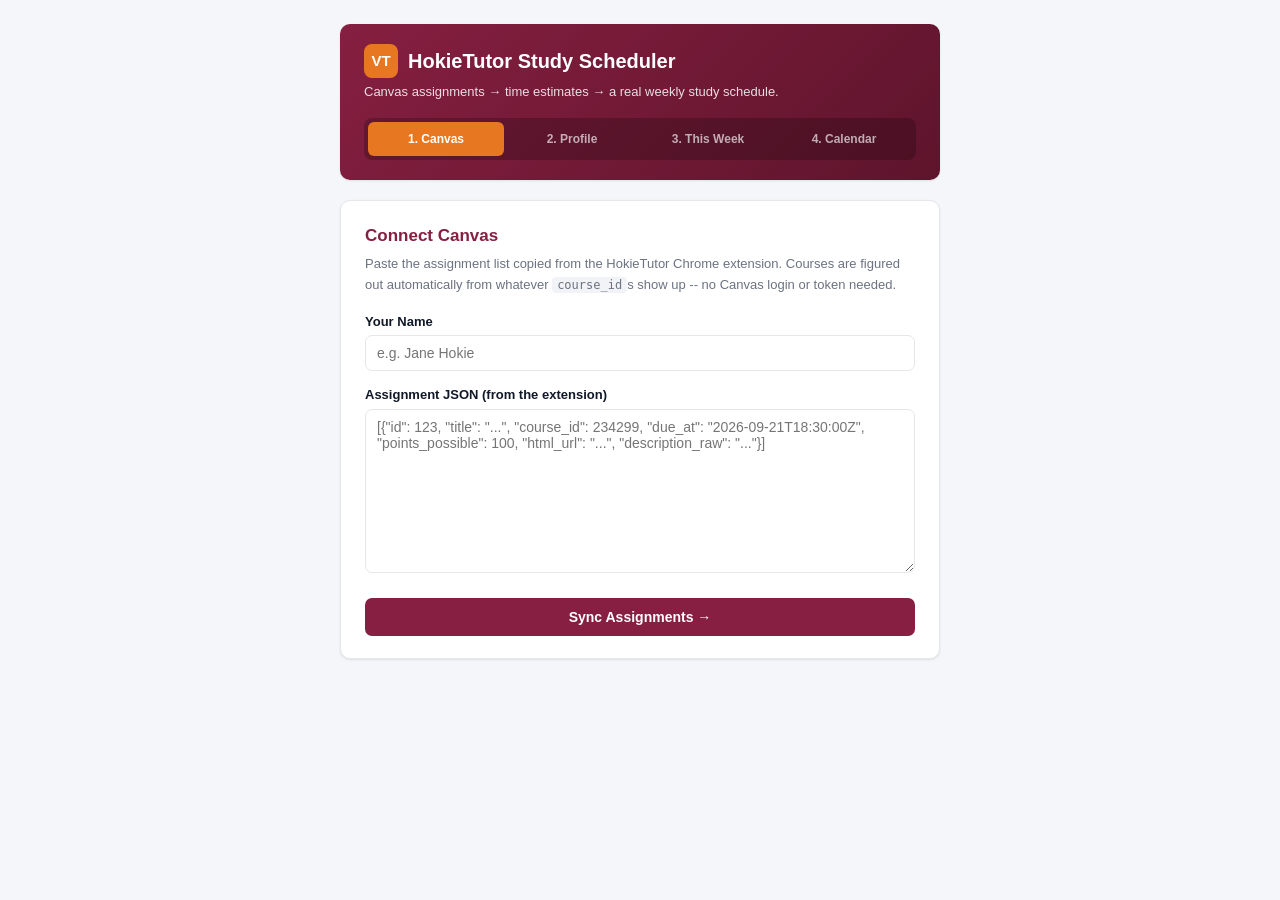
==== commit 2c4f9b31: "Rebuild backend static frontend as a clean 4-step app New minimal UI (Canvas -> Profile -> This Week" ====
--- a/backend/src/main/resources/static/index.html
+++ b/backend/src/main/resources/static/index.html
@@ -1,315 +1,694 @@
 <!DOCTYPE html>
 <html lang="en">
 <head>
-  <meta charset="UTF-8" />
-  <meta name="viewport" content="width=device-width, initial-scale=1.0" />
-  <title>HokieTutor - VT Canvas AI Study Scheduler Application</title>
-  <link rel="stylesheet" href="styles.css" />
+<meta charset="UTF-8">
+<meta name="viewport" content="width=device-width, initial-scale=1.0">
+<title>HokieTutor - Study Scheduler</title>
+<style>
+  :root {
+    --maroon: #861F41;
+    --maroon-dark: #5e142c;
+    --orange: #E87722;
+    --bg: #f4f6f9;
+    --card: #ffffff;
+    --border: #e5e7eb;
+    --text: #111827;
+    --text-muted: #6b7280;
+    --radius: 10px;
+    --shadow: 0 1px 3px rgba(0,0,0,0.06), 0 1px 2px rgba(0,0,0,0.04);
+  }
+  * { box-sizing: border-box; }
+  body {
+    font-family: -apple-system, BlinkMacSystemFont, "Segoe UI", Roboto, Helvetica, Arial, sans-serif;
+    background: var(--bg); color: var(--text); margin: 0; line-height: 1.5;
+  }
+  .app-shell { max-width: 640px; margin: 0 auto; padding: 24px 20px 80px; }
+  .app-header {
+    background: linear-gradient(135deg, var(--maroon) 0%, var(--maroon-dark) 100%);
+    color: #fff; border-radius: var(--radius); padding: 20px 24px; box-shadow: var(--shadow); margin-bottom: 20px;
+  }
+  .app-header h1 { margin: 0 0 4px; font-size: 20px; display: flex; align-items: center; gap: 10px; }
+  .app-header .logo { background: var(--orange); width: 34px; height: 34px; border-radius: 8px; display: inline-flex; align-items: center; justify-content: center; font-weight: 800; font-size: 15px; }
+  .app-header p { margin: 0; font-size: 13px; opacity: 0.85; }
+  .stepper { display: flex; align-items: center; margin-top: 16px; background: rgba(0,0,0,0.22); border-radius: 8px; padding: 4px; }
+  .step-pill { flex: 1; text-align: center; padding: 8px 4px; border-radius: 6px; font-size: 12px; font-weight: 600; color: rgba(255,255,255,0.65); }
+  .step-pill.active { background: var(--orange); color: #fff; }
+  .step-pill.done { color: #fff; }
+  .card { background: var(--card); border: 1px solid var(--border); border-radius: var(--radius); box-shadow: var(--shadow); padding: 22px 24px; margin-bottom: 16px; }
+  .page-view { display: none; }
+  .page-view.active { display: block; }
+  h2.section-title { font-size: 17px; font-weight: 700; color: var(--maroon); margin: 0 0 6px; }
+  p.help { font-size: 13px; color: var(--text-muted); margin: 0 0 16px; line-height: 1.6; }
+  label.field-label { display: block; font-weight: 600; font-size: 13px; margin-top: 14px; margin-bottom: 4px; }
+  input[type=text], input[type=number], input[type=email], input[type=time], select, textarea {
+    width: 100%; padding: 9px 11px; font-size: 14px; border: 1px solid var(--border); border-radius: 7px;
+    background: #fff; font-family: inherit; outline: none;
+  }
+  input:focus, select:focus, textarea:focus { border-color: var(--maroon); box-shadow: 0 0 0 3px rgba(134,31,65,0.12); }
+  textarea { resize: vertical; }
+  .btn { display: inline-flex; align-items: center; justify-content: center; gap: 6px; padding: 10px 18px; font-size: 14px; font-weight: 600; border-radius: 7px; border: 1px solid transparent; cursor: pointer; }
+  .btn-primary { background: var(--maroon); color: #fff; }
+  .btn-primary:hover { background: var(--maroon-dark); }
+  .btn-outline { background: transparent; border-color: var(--border); color: var(--text); }
+  .btn-outline:hover { background: #f3f4f6; }
+  .btn-block { width: 100%; margin-top: 18px; }
+  button:disabled { opacity: 0.55; cursor: not-allowed; }
+  .block-row { display: flex; gap: 8px; align-items: center; margin-top: 10px; flex-wrap: wrap; }
+  .block-row select, .block-row input { width: auto; flex: 1; min-width: 80px; }
+  .block-row .btn { flex: 0 0 auto; padding: 9px 14px; }
+  #block-list { list-style: none; padding: 0; margin: 10px 0 0; display: flex; flex-direction: column; gap: 6px; }
+  #block-list li { display: flex; justify-content: space-between; align-items: center; background: #f8f5f6; border: 1px solid var(--border); padding: 8px 12px; border-radius: 7px; font-size: 13px; }
+  #block-list button { background: none; border: none; color: #991b1b; font-size: 12px; cursor: pointer; font-weight: 600; }
+  .status-box { margin-top: 14px; padding: 12px 14px; border-radius: 8px; background: #f8fafc; border: 1px solid var(--border); font-size: 13px; white-space: pre-wrap; word-break: break-word; display: none; }
+  .status-box.show { display: block; }
+  .estimate-item { background: #f8f5f6; border: 1px solid var(--border); border-radius: 8px; padding: 12px 14px; margin-bottom: 8px; }
+  .estimate-item .title { font-weight: 700; font-size: 14px; }
+  .estimate-item .meta { font-size: 12px; color: var(--text-muted); margin-top: 3px; }
+  .estimate-total { font-size: 16px; font-weight: 700; color: var(--maroon); margin: 4px 0 14px; }
+  .upload-events { list-style: none; padding: 0; margin: 10px 0 0; }
+  .upload-events li { background: #f8f5f6; border: 1px solid var(--border); border-radius: 7px; padding: 8px 12px; margin-bottom: 6px; font-size: 13px; }
+  code { background: #f1f3f7; padding: 1px 5px; border-radius: 4px; font-size: 12px; }
+  .toast { position: fixed; bottom: 24px; left: 50%; transform: translateX(-50%); background: #1f2937; color: #fff; padding: 12px 20px; border-radius: 8px; font-size: 13px; box-shadow: 0 10px 25px rgba(0,0,0,0.2); z-index: 200; max-width: 90%; text-align: center; }
+  .toast.hidden { display: none; }
+</style>
 </head>
 <body>
-  <div class="app-container">
-
-    <!-- HEADER: Virginia Tech Maroon & Burnt Orange Branding -->
+
+  <div class="app-shell">
     <header class="app-header">
-      <div class="header-content">
-        <div class="brand-row">
-          <div class="logo-mark">VT</div>
-          <div class="brand-text">
-            <h1 class="app-title">HokieTutor <span class="badge badge-accent">Web Application</span></h1>
-            <p class="app-subtitle">Intelligent Tutoring & Study Plan Scheduler for Virginia Tech</p>
-          </div>
-        </div>
-
-        <!-- Extension Sync & Data Integration Status -->
-        <div class="header-actions">
-          <div class="theme-tabs-pill" id="theme-tabs-pill" role="tablist" aria-label="Select Theme">
-            <button type="button" class="theme-tab-btn active" id="theme-tab-light" data-theme="light" role="tab" aria-selected="true" title="Hokie Classic Light Theme">☀️ Classic</button>
-            <button type="button" class="theme-tab-btn" id="theme-tab-dark" data-theme="dark" role="tab" aria-selected="false" title="Hokie Dark Mode">🌙 Dark</button>
-          </div>
-
-          <div class="extension-status-badge disconnected" id="header-extension-badge" title="HokieTutor Chrome Extension Status">
-            <span class="badge-dot"></span>
-            <span class="badge-text" id="header-extension-text">Extension: Disconnected</span>
-          </div>
-          <button type="button" class="btn btn-sm btn-outline-light" id="btn-import-canvas-json" title="Import Canvas data JSON exported by the Chrome extension">📂 Import Data</button>
-          <button type="button" class="btn btn-sm btn-orange" id="btn-sync-extension" title="Trigger sync from HokieTutor Canvas extension">⚡ Extension Sync</button>
-        </div>
+      <h1><span class="logo">VT</span> HokieTutor Study Scheduler</h1>
+      <p>Canvas assignments &rarr; time estimates &rarr; a real weekly study schedule.</p>
+      <div class="stepper">
+        <div class="step-pill active" id="stepper-1">1. Canvas</div>
+        <div class="step-pill" id="stepper-2">2. Profile</div>
+        <div class="step-pill" id="stepper-3">3. This Week</div>
+        <div class="step-pill" id="stepper-4">4. Calendar</div>
       </div>
-
-      <!-- STEP PROGRESS WIZARD NAVIGATION -->
-      <nav class="step-indicator" aria-label="Setup Navigation Steps">
-        <button class="step-btn active" id="step-nav-1" data-step="1">
-          <span class="step-num">1</span>
-          <span class="step-label">Course Goals & Habits</span>
-        </button>
-        <div class="step-divider"></div>
-        <button class="step-btn" id="step-nav-2" data-step="2">
-          <span class="step-num">2</span>
-          <span class="step-label">Weekly Availability</span>
-        </button>
-        <div class="step-divider"></div>
-        <button class="step-btn" id="step-nav-3" data-step="3">
-          <span class="step-num">3</span>
-          <span class="step-label">AI Study Schedule</span>
-        </button>
-      </nav>
     </header>
 
-    <!-- =============================================================== -->
-    <!-- PAGE 1: MULTI-COURSE GOALS & STUDY HABITS                       -->
-    <!-- =============================================================== -->
-    <main class="page-view active" id="page-1" aria-labelledby="page-1-heading">
-      <div class="card sync-status-banner">
-        <div class="sync-banner-left">
-          <div class="sync-status-icon">🎓</div>
-          <div class="sync-banner-text">
-            <strong class="sync-banner-title">VT Canvas Synced (Active Term: Fall 2026)</strong>
-            <p class="sync-banner-desc" id="sync-banner-details">4 Active Courses detected. Past course (PHYS 2306) automatically filtered out.</p>
-          </div>
-        </div>
-        <div class="sync-banner-right">
-          <span class="badge badge-term">2026 Fall Term</span>
-        </div>
-      </div>
-
-      <section class="goals-summary-bar card">
-        <div class="goal-metric">
-          <span class="metric-val" id="metric-active-courses">4</span>
-          <span class="metric-label">Active Courses</span>
-        </div>
-        <div class="goal-metric">
-          <span class="metric-val text-maroon" id="metric-total-hours">13 hrs</span>
-          <span class="metric-label">Total Study Time / Wk</span>
-        </div>
-        <div class="goal-metric">
-          <span class="metric-val text-orange" id="metric-avg-goal">A / A-</span>
-          <span class="metric-label">Target Grades</span>
-        </div>
-        <div class="goal-metric">
-          <span class="metric-val" id="metric-upcoming-exams">2 Exams</span>
-          <span class="metric-label">Next 14 Days</span>
-        </div>
-      </section>
-
-      <section class="form-section">
-        <div class="section-header-row">
-          <div>
-            <h2 class="section-title" id="page-1-heading">1. Individual Course Goals & Target Grades</h2>
-            <p class="section-desc">Customize your target final grade, current confidence, and weekly study time commitment for each class independently:</p>
-          </div>
-          <button type="button" class="btn btn-outline btn-sm" id="btn-open-add-course-modal">+ Add Course</button>
-        </div>
-        <div class="course-cards-deck" id="course-cards-deck"></div>
-      </section>
-
-      <section class="form-section">
-        <h2 class="section-title">2. Study Habits & Learning Speed</h2>
-        <p class="section-desc">Set your overall learning pace and tutoring methodology:</p>
-
-        <div class="form-group">
-          <label class="form-label">Studying Pace / Speed:</label>
-          <div class="radio-pill-group" role="radiogroup" aria-label="Studying Pace">
-            <label class="radio-pill">
-              <input type="radio" name="study_speed" value="thorough" />
-              <div class="pill-card">
-                <span class="pill-title">Deep & Thorough</span>
-                <span class="pill-subtitle">1.5x time per topic. Extensive notes, concept maps, and video reviews.</span>
-              </div>
-            </label>
-            <label class="radio-pill">
-              <input type="radio" name="study_speed" value="balanced" checked />
-              <div class="pill-card">
-                <span class="pill-title">Balanced & Steady</span>
-                <span class="pill-subtitle">1.0x standard pace. Equal mix of theory comprehension and problem solving.</span>
-              </div>
-            </label>
-            <label class="radio-pill">
-              <input type="radio" name="study_speed" value="fast" />
-              <div class="pill-card">
-                <span class="pill-title">Fast-Track / Sprint</span>
-                <span class="pill-subtitle">High-intensity cram mode. High-yield exam topics and past midterms only.</span>
-              </div>
-            </label>
-          </div>
-        </div>
-
-        <div class="grid-2-col">
-          <div class="form-group">
-            <label for="global-session-length" class="form-label">Preferred Session Duration:</label>
-            <select id="global-session-length" class="form-control">
-              <option value="30">30 minutes (Micro-bursts / Quick drills)</option>
-              <option value="45" selected>45 minutes (Pomodoro Friendly)</option>
-              <option value="60">60 minutes (Standard block)</option>
-              <option value="90">90 minutes (Deep Focus Deep-Dive)</option>
-            </select>
-          </div>
-          <div class="form-group">
-            <label for="global-tutoring-style" class="form-label">Primary Tutoring Style:</label>
-            <select id="global-tutoring-style" class="form-control">
-              <option value="practice" selected>Active Recall & Problem Sets (Recommended for STEM)</option>
-              <option value="theory">Concept Breakdown & Lecture Slide Review</option>
-              <option value="flashcards">Flashcard Drills & Definition Retention</option>
-              <option value="past-exams">Mock Exam Questions & Time-Trial Testing</option>
-            </select>
-          </div>
-        </div>
-      </section>
-
-      <div class="step-actions">
-        <button type="button" class="btn btn-secondary" id="btn-save-draft-1">Save Draft</button>
-        <button type="button" class="btn btn-primary" id="btn-next-to-2">Proceed to Availability &rarr;</button>
+    <!-- ===================== STEP 1: CANVAS CONNECTION ===================== -->
+    <main class="page-view active" id="step-canvas">
+      <div class="card">
+        <h2 class="section-title">Connect Canvas</h2>
+        <p class="help">
+          Paste the assignment list copied from the HokieTutor Chrome extension. Courses are figured
+          out automatically from whatever <code>course_id</code>s show up -- no Canvas login or token needed.
+        </p>
+
+        <form id="canvas-form">
+          <label class="field-label">Your Name</label>
+          <input type="text" id="name" placeholder="e.g. Jane Hokie" required>
+
+          <label class="field-label">Assignment JSON (from the extension)</label>
+          <textarea id="assignmentJson" rows="9" placeholder='[{"id": 123, "title": "...", "course_id": 234299, "due_at": "2026-09-21T18:30:00Z", "points_possible": 100, "html_url": "...", "description_raw": "..."}]' required></textarea>
+
+          <button type="submit" class="btn btn-primary btn-block">Sync Assignments &rarr;</button>
+        </form>
+
+        <div class="status-box" id="canvas-status"></div>
       </div>
     </main>
 
-    <!-- =============================================================== -->
-    <!-- PAGE 2: SCHEDULE & AVAILABILITY INPUT                           -->
-    <!-- =============================================================== -->
-    <main class="page-view" id="page-2" aria-labelledby="page-2-heading">
-      <div class="section-header-box">
-        <h2 class="section-title" id="page-2-heading">Weekly Schedule & Free Study Time</h2>
-        <p class="section-desc">Upload your timetable screenshot or click the calendar cells below to mark your busy class/work commitments. Unmarked slots become your available study time.</p>
-      </div>
-
-      <section class="upload-section card">
-        <div class="upload-dropzone" id="schedule-dropzone">
-          <div class="upload-icon">📷</div>
-          <div class="upload-text">
-            <strong>Upload Schedule or Screenshot</strong>
-            <p>Drag and drop your HokieSpa schedule screenshot or PDF timetable here</p>
+    <!-- ===================== STEP 2: STUDY PROFILE ===================== -->
+    <main class="page-view" id="step-onboarding">
+      <div class="card">
+        <h2 class="section-title">Your Study Profile</h2>
+        <p class="help">Tells the estimator how fast you work and where your free time actually is.</p>
+
+        <form id="onboarding-form">
+          <label class="field-label">Learning Pace (self-assessed)</label>
+          <select id="learningPace">
+            <option value="VERY_FAST">Very fast</option>
+            <option value="FAST">Fast</option>
+            <option value="AVERAGE" selected>Average</option>
+            <option value="SLOW">Slow</option>
+            <option value="VERY_SLOW">Very slow</option>
+          </select>
+
+          <div style="display:flex; gap:12px;">
+            <div style="flex:1;">
+              <label class="field-label">Current GPA</label>
+              <input type="number" id="currentGpa" step="0.01" min="0" max="4" value="3.2">
+            </div>
+            <div style="flex:1;">
+              <label class="field-label">Target GPA</label>
+              <input type="number" id="targetGpa" step="0.01" min="0" max="4" value="3.6">
+            </div>
           </div>
-          <input type="file" id="schedule-file-input" accept="image/*,.pdf" class="file-input-hidden" />
-          <button type="button" class="btn btn-outline btn-sm" id="btn-browse-file">Browse Files</button>
-        </div>
-
-        <div class="upload-preview hidden" id="upload-preview-container">
-          <img id="upload-preview-img" src="" alt="Schedule Preview" />
-          <div class="upload-preview-meta">
-            <span id="upload-file-name" class="file-name">schedule.png</span>
-            <span class="badge badge-success">✓ OCR Classes Detected</span>
-            <button type="button" class="btn-text-danger" id="btn-remove-file">Remove</button>
+
+          <label class="field-label">Preferred Study Time Blocks</label>
+          <div class="block-row">
+            <select id="blockDay">
+              <option value="MONDAY">Mon</option>
+              <option value="TUESDAY">Tue</option>
+              <option value="WEDNESDAY" selected>Wed</option>
+              <option value="THURSDAY">Thu</option>
+              <option value="FRIDAY">Fri</option>
+              <option value="SATURDAY">Sat</option>
+              <option value="SUNDAY">Sun</option>
+            </select>
+            <input type="time" id="blockStart" value="18:00">
+            <span style="font-size:13px; color:var(--text-muted);">to</span>
+            <input type="time" id="blockEnd" value="20:00">
+            <button type="button" class="btn btn-outline" id="addBlockBtn">+ Add</button>
           </div>
-        </div>
-      </section>
-
-      <section class="calendar-tool-section card">
-        <div class="calendar-toolbar">
-          <div class="calendar-legend">
-            <span class="legend-item"><span class="legend-box busy"></span> Busy / Class Block</span>
-            <span class="legend-item"><span class="legend-box free"></span> Free For Study</span>
-          </div>
-          <div class="preset-buttons">
-            <button type="button" class="btn btn-xs btn-outline" id="btn-preset-weekday-busy">Weekdays 9-5 Busy</button>
-            <button type="button" class="btn btn-xs btn-outline" id="btn-preset-evenings-free">Evenings Free</button>
-            <button type="button" class="btn btn-xs btn-secondary" id="btn-preset-clear">Clear Grid</button>
-          </div>
-        </div>
-
-        <div class="grid-table-wrapper">
-          <table class="availability-grid" id="availability-table" aria-label="Weekly availability selector">
-            <thead>
-              <tr>
-                <th scope="col" class="time-col-header">Time</th>
-                <th scope="col">Mon</th>
-                <th scope="col">Tue</th>
-                <th scope="col">Wed</th>
-                <th scope="col">Thu</th>
-                <th scope="col">Fri</th>
-                <th scope="col">Sat</th>
-                <th scope="col">Sun</th>
-              </tr>
-            </thead>
-            <tbody id="availability-tbody"></tbody>
-          </table>
-        </div>
-
-        <div class="availability-summary">
-          <p>Available Free Study Time: <strong id="total-free-hours-label" class="text-maroon">28 hrs/week</strong></p>
-          <small class="text-muted">Click or drag across any cell to toggle between Busy and Free.</small>
-        </div>
-      </section>
-
-      <div class="step-actions">
-        <button type="button" class="btn btn-secondary" id="btn-back-to-1">&larr; Back to Goals</button>
-        <button type="button" class="btn btn-primary" id="btn-next-to-3">Generate Multi-Course Schedule &rarr;</button>
+          <ul id="block-list"></ul>
+
+          <label class="field-label">Daily Study Hours Available</label>
+          <input type="number" id="dailyStudyHours" step="0.5" min="0" max="24" value="2.5">
+
+          <button type="submit" class="btn btn-primary btn-block">Save Profile &rarr;</button>
+        </form>
+
+        <div class="status-box" id="onboarding-status"></div>
       </div>
     </main>
 
-    <!-- =============================================================== -->
-    <!-- PAGE 3: PERSONALIZED MULTI-COURSE STUDY SCHEDULE                -->
-    <!-- =============================================================== -->
-    <main class="page-view" id="page-3" aria-labelledby="page-3-heading">
-      <section class="schedule-summary-bar card">
-        <div class="stat-cell">
-          <span class="stat-number" id="stat-total-sessions">12</span>
-          <span class="stat-label">Scheduled Sessions</span>
-        </div>
-        <div class="stat-cell">
-          <span class="stat-number text-maroon" id="stat-total-hours">13.0 hrs</span>
-          <span class="stat-label">Total Study Time</span>
-        </div>
-        <div class="stat-cell">
-          <span class="stat-number text-orange" id="stat-courses-scheduled">4 Classes</span>
-          <span class="stat-label">Covered This Week</span>
-        </div>
-        <div class="stat-cell">
-          <span class="stat-number" id="stat-next-exam">4 Days</span>
-          <span class="stat-label">MATH 1226 Midterm</span>
-        </div>
-      </section>
-
-      <section class="schedule-controls">
-        <div class="filter-controls">
-          <label for="filter-course-select" class="sr-only">Filter by Course</label>
-          <select id="filter-course-select" class="form-control form-control-sm">
-            <option value="ALL">Show All Courses</option>
-          </select>
-        </div>
-
-        <div class="action-btn-group">
-          <button type="button" class="btn btn-outline btn-sm" id="btn-open-add-session-modal">+ Add Session</button>
-          <button type="button" class="btn btn-outline btn-sm" id="btn-export-ics">📥 Export iCal (.ics)</button>
-          <button type="button" class="btn btn-outline btn-sm" id="btn-print-schedule">🖨️ Print</button>
-          <button type="button" class="btn btn-secondary btn-sm" id="btn-regenerate-schedule" title="Call Extension & Regenerate">
-            <span id="btn-regenerate-icon">⚡</span> <span id="btn-regenerate-text">Call Extension & Regenerate</span>
-          </button>
-        </div>
-      </section>
-
-      <section class="sessions-container" id="sessions-container" aria-live="polite"></section>
-
-      <div class="step-actions">
-        <button type="button" class="btn btn-secondary" id="btn-back-to-2">&larr; Back to Availability</button>
-        <button type="button" class="btn btn-primary" id="btn-finish-done">Save Schedule</button>
+    <!-- ===================== STEP 3: THIS WEEK ===================== -->
+    <main class="page-view" id="step-week">
+      <div class="card">
+        <h2 class="section-title">This Week's Assignments</h2>
+        <p class="help">Estimated hours for everything due in the next 7 days, personalized to your profile.</p>
+
+        <div id="estimate-loading" class="help">Loading estimates...</div>
+        <div class="estimate-total" id="estimate-total" style="display:none;"></div>
+        <div id="estimate-list"></div>
+
+        <button type="button" class="btn btn-primary btn-block" id="btn-to-calendar">Next: Calendar &rarr;</button>
       </div>
     </main>
 
-    <!-- MODAL 3: IMPORT CANVAS EXTENSION JSON MODAL -->
-    <div class="modal-overlay hidden" id="import-json-modal" role="dialog" aria-modal="true" aria-labelledby="modal-json-title">
-      <div class="modal-card">
-        <div class="modal-header">
-          <h3 class="modal-title" id="modal-json-title">Import Data from Chrome Extension</h3>
-          <button type="button" class="btn-close" id="btn-close-json-modal" aria-label="Close modal">&times;</button>
-        </div>
-        <p class="section-desc">Paste the assignment list copied from the HokieTutor Chrome extension.</p>
-        <div class="form-group">
-          <label for="json-vt-email" class="form-label">VT Email:</label>
-          <input type="email" id="json-vt-email" class="form-control" placeholder="hokie@vt.edu" required />
-        </div>
-        <div class="form-group">
-          <textarea id="json-paste-area" class="form-control" rows="8" placeholder='[{"id": 123, "title": "...", "due_at": "2026-09-21T18:30:00Z", "points_possible": 100}]'></textarea>
-        </div>
-        <div class="modal-footer">
-          <button type="button" class="btn btn-secondary" id="btn-cancel-json-modal">Cancel</button>
-          <button type="button" class="btn btn-primary" id="btn-confirm-import-json">Import & Sync</button>
-        </div>
+    <!-- ===================== STEP 4: GOOGLE CALENDAR ===================== -->
+    <main class="page-view" id="step-calendar">
+      <div class="card">
+        <h2 class="section-title">Download Your Schedule</h2>
+        <p class="help">
+          Places each assignment's estimated hours into your preferred study blocks before its due
+          date (splitting big ones across multiple sessions), then exports a calendar file you can
+          import into Google Calendar (Settings &rarr; Import &amp; export &rarr; Import).
+        </p>
+        <button type="button" class="btn btn-primary btn-block" id="btn-download-ics">Download This Week (.ics)</button>
       </div>
-    </div>
-
-    <!-- TOAST NOTIFICATION -->
-    <div id="toast" class="toast hidden" role="status" aria-live="polite"></div>
-
+
+      <div class="card">
+        <h2 class="section-title">Avoid Conflicts With Your Real Calendar</h2>
+        <p class="help">
+          Upload a calendar file exported from Google Calendar (Settings &rarr; Import &amp; export &rarr;
+          Export) so scheduling skips times you're already busy.
+        </p>
+        <label class="field-label">Calendar file (.ics)</label>
+        <input type="file" id="ics-upload-input" accept=".ics,text/calendar">
+        <div id="ics-upload-result" style="margin-top:14px;"></div>
+      </div>
+    </main>
   </div>
 
-  <script src="app.js"></script>
+  <div id="toast" class="toast hidden"></div>
+
+  <script>
+    // ============================================================================
+    // STATE & NAVIGATION
+    // ============================================================================
+    const STEPS = ['step-canvas', 'step-onboarding', 'step-week', 'step-calendar'];
+    let currentStepIndex = 0;
+    let studentName = '';
+    let lastWeeklyEstimate = null;
+    let uploadedBusyEvents = []; // { start: Date, end: Date } -- one-off events from an uploaded .ics
+
+    let studyBlocks = [
+      { dayOfWeek: 'MONDAY', startTime: '18:00', endTime: '20:00' },
+      { dayOfWeek: 'WEDNESDAY', startTime: '18:00', endTime: '20:00' }
+    ];
+
+    const DAY_LABELS = { MONDAY: 'Mon', TUESDAY: 'Tue', WEDNESDAY: 'Wed', THURSDAY: 'Thu', FRIDAY: 'Fri', SATURDAY: 'Sat', SUNDAY: 'Sun' };
+    const DAY_TO_INDEX = { SUNDAY: 0, MONDAY: 1, TUESDAY: 2, WEDNESDAY: 3, THURSDAY: 4, FRIDAY: 5, SATURDAY: 6 };
+
+    function showStep(index) {
+      currentStepIndex = index;
+      STEPS.forEach((id, i) => {
+        document.getElementById(id).classList.toggle('active', i === index);
+        const pill = document.getElementById(`stepper-${i + 1}`);
+        pill.classList.toggle('active', i === index);
+        pill.classList.toggle('done', i < index);
+      });
+      window.scrollTo({ top: 0, behavior: 'smooth' });
+    }
+
+    function showToast(message) {
+      const toast = document.getElementById('toast');
+      toast.textContent = message;
+      toast.classList.remove('hidden');
+      clearTimeout(showToast._t);
+      showToast._t = setTimeout(() => toast.classList.add('hidden'), 3200);
+    }
+
+    function setStatus(elId, text, isError) {
+      const el = document.getElementById(elId);
+      el.textContent = text;
+      el.classList.add('show');
+      el.style.borderColor = isError ? '#fecaca' : 'var(--border)';
+      el.style.background = isError ? '#fff5f5' : '#f8fafc';
+    }
+
+    // ============================================================================
+    // STEP 1: CANVAS CONNECTION
+    // ============================================================================
+    document.getElementById('canvas-form').addEventListener('submit', async (e) => {
+      e.preventDefault();
+
+      const name = document.getElementById('name').value.trim();
+      const rawJson = document.getElementById('assignmentJson').value;
+
+      if (!name) {
+        alert('Enter your name first.');
+        return;
+      }
+
+      let assignments;
+      try {
+        const data = JSON.parse(rawJson);
+        assignments = Array.isArray(data) ? data : (Array.isArray(data.assignments) ? data.assignments : null);
+        if (!assignments) throw new Error('Expected a JSON array of assignments.');
+      } catch (err) {
+        alert('Could not parse that JSON: ' + err.message);
+        return;
+      }
+
+      studentName = name;
+      setStatus('canvas-status', 'Syncing assignments...', false);
+
+      try {
+        const res = await fetch('/api/assignments/import', {
+          method: 'POST',
+          headers: { 'Content-Type': 'application/json' },
+          body: JSON.stringify({ name, assignments })
+        });
+        const body = await res.json();
+
+        if (!res.ok) {
+          setStatus('canvas-status', `Sync failed: ${body.message || res.status}`, true);
+          return;
+        }
+
+        setStatus('canvas-status', `Synced ${body.importedCount} assignment(s) across ${body.courseCount} course(s).`, false);
+        showStep(1);
+      } catch (err) {
+        setStatus('canvas-status', 'Request failed: ' + err, true);
+      }
+    });
+
+    // ============================================================================
+    // STEP 2: STUDY PROFILE (ONBOARDING)
+    // ============================================================================
+    const blockListEl = document.getElementById('block-list');
+
+    function renderBlocks() {
+      blockListEl.innerHTML = '';
+      studyBlocks.forEach((block, index) => {
+        const li = document.createElement('li');
+        li.innerHTML = `<span>${DAY_LABELS[block.dayOfWeek]} ${block.startTime}-${block.endTime}</span>`;
+        const removeBtn = document.createElement('button');
+        removeBtn.type = 'button';
+        removeBtn.textContent = 'Remove';
+        removeBtn.addEventListener('click', () => {
+          studyBlocks.splice(index, 1);
+          renderBlocks();
+        });
+        li.appendChild(removeBtn);
+        blockListEl.appendChild(li);
+      });
+    }
+    renderBlocks();
+
+    document.getElementById('addBlockBtn').addEventListener('click', () => {
+      const dayOfWeek = document.getElementById('blockDay').value;
+      const startTime = document.getElementById('blockStart').value;
+      const endTime = document.getElementById('blockEnd').value;
+
+      if (!startTime || !endTime) { alert('Please pick both a start and end time.'); return; }
+      if (startTime >= endTime) { alert('Start time must be before end time.'); return; }
+
+      studyBlocks.push({ dayOfWeek, startTime, endTime });
+      renderBlocks();
+    });
+
+    document.getElementById('onboarding-form').addEventListener('submit', async (e) => {
+      e.preventDefault();
+
+      if (studyBlocks.length === 0) {
+        alert('Add at least one preferred study time block.');
+        return;
+      }
+
+      const payload = {
+        name: studentName,
+        learningPace: document.getElementById('learningPace').value,
+        currentGpa: parseFloat(document.getElementById('currentGpa').value),
+        targetGpa: parseFloat(document.getElementById('targetGpa').value),
+        preferredStudyBlocks: studyBlocks,
+        dailyStudyHours: parseFloat(document.getElementById('dailyStudyHours').value)
+      };
+
+      setStatus('onboarding-status', 'Saving...', false);
+
+      try {
+        const res = await fetch('/api/onboarding', {
+          method: 'POST',
+          headers: { 'Content-Type': 'application/json' },
+          body: JSON.stringify(payload)
+        });
+        const body = await res.json();
+
+        if (!res.ok) {
+          setStatus('onboarding-status', `Save failed: ${body.message || res.status}`, true);
+          return;
+        }
+
+        setStatus('onboarding-status', 'Profile saved.', false);
+        showStep(2);
+        loadWeeklyEstimate(studentName);
+      } catch (err) {
+        setStatus('onboarding-status', 'Request failed: ' + err, true);
+      }
+    });
+
+    // ============================================================================
+    // STEP 3: THIS WEEK'S ESTIMATE
+    // ============================================================================
+    async function loadWeeklyEstimate(name) {
+      const loadingEl = document.getElementById('estimate-loading');
+      const totalEl = document.getElementById('estimate-total');
+      const listEl = document.getElementById('estimate-list');
+
+      loadingEl.style.display = 'block';
+      loadingEl.textContent = 'Calculating estimates...';
+      totalEl.style.display = 'none';
+      listEl.innerHTML = '';
+
+      try {
+        const res = await fetch(`/api/schedule/estimate/${encodeURIComponent(name)}`);
+        const body = await res.json();
+
+        if (!res.ok) {
+          loadingEl.textContent = `Couldn't load estimates: ${body.message || res.status}`;
+          return;
+        }
+
+        loadingEl.style.display = 'none';
+        lastWeeklyEstimate = body;
+
+        if (body.assignments.length === 0) {
+          listEl.innerHTML = '<p class="help">Nothing due in the next 7 days. Nice.</p>';
+          return;
+        }
+
+        totalEl.style.display = 'block';
+        totalEl.textContent = `Estimated total: ${body.totalHours.toFixed(1)} hours this week`;
+
+        body.assignments.forEach(a => {
+          const div = document.createElement('div');
+          div.className = 'estimate-item';
+          const due = new Date(a.dueAt);
+          div.innerHTML = `
+            <div class="title">${a.title}</div>
+            <div class="meta">Due ${due.toLocaleString()} &middot; ~${a.estimatedHours.toFixed(1)}h estimated</div>
+          `;
+          listEl.appendChild(div);
+        });
+      } catch (err) {
+        loadingEl.textContent = 'Request failed: ' + err;
+      }
+    }
+
+    document.getElementById('btn-to-calendar').addEventListener('click', () => showStep(3));
+
+    // ============================================================================
+    // STEP 4: GOOGLE CALENDAR -- DOWNLOAD (real scheduling) & UPLOAD (busy-time parse)
+    // ============================================================================
+
+    function getBlockOccurrencesUntil(blocks, untilDate) {
+      const occurrences = [];
+      const now = new Date();
+      const cursor = new Date(now.getFullYear(), now.getMonth(), now.getDate());
+
+      while (cursor <= untilDate) {
+        const dayIndex = cursor.getDay();
+        blocks.forEach(b => {
+          if (DAY_TO_INDEX[b.dayOfWeek] !== dayIndex) return;
+          const [sh, sm] = b.startTime.split(':').map(Number);
+          const [eh, em] = b.endTime.split(':').map(Number);
+          const start = new Date(cursor.getFullYear(), cursor.getMonth(), cursor.getDate(), sh, sm, 0);
+          const end = new Date(cursor.getFullYear(), cursor.getMonth(), cursor.getDate(), eh, em, 0);
+          if (start > now && start < untilDate) occurrences.push({ start, end });
+        });
+        cursor.setDate(cursor.getDate() + 1);
+      }
+
+      occurrences.sort((a, b) => a.start - b.start);
+      return occurrences;
+    }
+
+    function overlapsBusyEvent(start, end) {
+      return uploadedBusyEvents.some(ev => start < ev.end && end > ev.start);
+    }
+
+    function scheduleStudySessions(assignments, blocks) {
+      const sorted = [...assignments].sort((a, b) => new Date(a.dueAt) - new Date(b.dueAt));
+      if (sorted.length === 0 || !blocks || blocks.length === 0) {
+        return { sessions: [], shortfalls: sorted.map(a => ({ title: a.title, remaining: a.estimatedHours })) };
+      }
+
+      const maxDue = sorted.reduce((m, a) => { const d = new Date(a.dueAt); return d > m ? d : m; }, new Date(0));
+      const occurrences = getBlockOccurrencesUntil(blocks, maxDue);
+      const usedKeys = new Set();
+      const sessions = [];
+      const shortfalls = [];
+
+      sorted.forEach(a => {
+        const dueDate = new Date(a.dueAt);
+        let remaining = a.estimatedHours;
+        const mySessions = [];
+
+        for (const occ of occurrences) {
+          if (remaining <= 0.05) break;
+          const key = occ.start.toISOString();
+          if (usedKeys.has(key)) continue;
+          if (occ.start >= dueDate) continue;
+          if (overlapsBusyEvent(occ.start, occ.end)) continue;
+
+          const blockHours = (occ.end - occ.start) / 3600000;
+          const sessionHours = Math.min(remaining, blockHours);
+          const sessionEnd = new Date(occ.start.getTime() + sessionHours * 3600000);
+
+          mySessions.push({ start: occ.start, end: sessionEnd, hours: sessionHours });
+          usedKeys.add(key);
+          remaining -= sessionHours;
+        }
+
+        mySessions.forEach((s, idx) => {
+          sessions.push({
+            assignmentId: a.assignmentId,
+            title: mySessions.length > 1 ? `${a.title} (session ${idx + 1}/${mySessions.length})` : a.title,
+            start: s.start,
+            end: s.end,
+            hours: s.hours
+          });
+        });
+
+        if (remaining > 0.05) shortfalls.push({ title: a.title, remaining });
+      });
+
+      return { sessions, shortfalls };
+    }
+
+    document.getElementById('btn-download-ics').addEventListener('click', () => {
+      const assignments = lastWeeklyEstimate ? lastWeeklyEstimate.assignments : [];
+
+      if (assignments.length === 0) {
+        alert('No assignments to export.');
+        return;
+      }
+
+      const { sessions, shortfalls } = scheduleStudySessions(assignments, studyBlocks);
+
+      if (sessions.length === 0) {
+        alert("Couldn't fit any study sessions into your preferred study blocks before these due dates. Try adding more study blocks in the Profile step.");
+        return;
+      }
+
+      const pad = n => String(n).padStart(2, '0');
+
+      // Real UTC instants (trailing Z), not "floating" local time -- Google Calendar's file
+      // import doesn't reliably honor floating time (no Z, no TZID), which can make a
+      // perfectly valid event show up as near-zero-length. See:
+      // https://support.google.com/calendar/thread/266050996
+      const toIcsUtc = date =>
+        `${date.getUTCFullYear()}${pad(date.getUTCMonth() + 1)}${pad(date.getUTCDate())}T${pad(date.getUTCHours())}${pad(date.getUTCMinutes())}${pad(date.getUTCSeconds())}Z`;
+
+      const dtstamp = toIcsUtc(new Date());
+      const lines = ['BEGIN:VCALENDAR', 'VERSION:2.0', 'PRODID:-//HokieTutor//Study Schedule//EN'];
+
+      sessions.forEach((s, idx) => {
+        lines.push(
+          'BEGIN:VEVENT',
+          `UID:hokietutor-${s.assignmentId}-${idx}@vt.edu`,
+          `DTSTAMP:${dtstamp}`,
+          `DTSTART:${toIcsUtc(s.start)}`,
+          `DTEND:${toIcsUtc(s.end)}`,
+          `SUMMARY:${s.title}`,
+          `DESCRIPTION:Study session (${s.hours.toFixed(1)}h)`,
+          'END:VEVENT'
+        );
+      });
+      lines.push('END:VCALENDAR');
+
+      const blob = new Blob([lines.join('\r\n')], { type: 'text/calendar;charset=utf-8' });
+      const url = URL.createObjectURL(blob);
+      const a = document.createElement('a');
+      a.href = url;
+      a.download = 'HokieTutor_ThisWeek.ics';
+      document.body.appendChild(a);
+      a.click();
+      document.body.removeChild(a);
+      URL.revokeObjectURL(url);
+
+      if (shortfalls.length > 0) {
+        const msg = shortfalls
+          .map(s => `- ${s.title}: ${s.remaining.toFixed(1)}h couldn't fit before the due date`)
+          .join('\n');
+        alert(`Downloaded ${sessions.length} study session(s). Some assignments needed more time than your ` +
+              `preferred study blocks could fit before their due date:\n\n${msg}\n\n` +
+              `Consider adding more study blocks or starting earlier.`);
+      } else {
+        showToast(`Downloaded ${sessions.length} study session(s) -- everything fits.`);
+      }
+    });
+
+    document.getElementById('ics-upload-input').addEventListener('change', (e) => {
+      const file = e.target.files[0];
+      const resultEl = document.getElementById('ics-upload-result');
+      if (!file) return;
+
+      resultEl.textContent = 'Reading file...';
+
+      const reader = new FileReader();
+      reader.onload = (evt) => {
+        const events = parseIcs(evt.target.result);
+
+        if (events.length === 0) {
+          resultEl.textContent = 'No events found in that file.';
+          return;
+        }
+
+        // Only one-off events have a single concrete (start, end) we can block out -- a
+        // recurring event's future occurrences aren't expanded (see parseIcs note), so
+        // they aren't checked when scheduling study sessions around your busy time.
+        uploadedBusyEvents = events
+          .filter(ev => !ev.recurrence && ev.startDate && ev.endDate)
+          .map(ev => ({ start: ev.startDate, end: ev.endDate }));
+
+        const list = document.createElement('ul');
+        list.className = 'upload-events';
+        events.forEach(ev => {
+          const li = document.createElement('li');
+          li.textContent = ev.recurrence
+            ? `${ev.summary} — ${ev.recurrence}`
+            : `${ev.summary} — ${ev.start}${ev.end ? ' to ' + ev.end : ''}`;
+          list.appendChild(li);
+        });
+
+        resultEl.innerHTML = `<p class="help"><strong>${events.length} event(s) found</strong> ` +
+          `(${uploadedBusyEvents.length} will be avoided when scheduling study sessions):</p>`;
+        resultEl.appendChild(list);
+      };
+      reader.onerror = () => { resultEl.textContent = 'Could not read that file.'; };
+      reader.readAsText(file);
+    });
+
+    /**
+     * Minimal RFC 5545 (.ics) parser: pulls SUMMARY/DTSTART/DTEND/RRULE out of each VEVENT block.
+     * Google Calendar exports a recurring event (e.g. a weekly class) as ONE VEVENT with an
+     * RRULE line, not one VEVENT per occurrence -- so we describe the pattern ("Repeats weekly
+     * on Mon, Wed, Fri 2:00 PM-3:00 PM") instead of expanding every future date.
+     */
+    function parseIcs(text) {
+      const events = [];
+      const veventBlocks = text.split('BEGIN:VEVENT').slice(1);
+
+      veventBlocks.forEach(block => {
+        const summaryMatch = block.match(/SUMMARY:(.*)/);
+        const startMatch = block.match(/DTSTART[^:]*:(\S+)/);
+        const endMatch = block.match(/DTEND[^:]*:(\S+)/);
+        const rruleMatch = block.match(/RRULE:(.*)/);
+
+        if (summaryMatch && startMatch) {
+          const rawStart = startMatch[1].trim();
+          const rawEnd = endMatch ? endMatch[1].trim() : null;
+          const startDate = parseIcsDateToDate(rawStart);
+          const endDate = rawEnd ? parseIcsDateToDate(rawEnd) : null;
+
+          events.push({
+            summary: summaryMatch[1].trim(),
+            start: startDate ? startDate.toLocaleString() : rawStart,
+            end: endDate ? endDate.toLocaleString() : null,
+            startDate,
+            endDate,
+            recurrence: rruleMatch ? describeRecurrence(rruleMatch[1].trim(), rawStart, rawEnd) : null
+          });
+        }
+      });
+
+      return events;
+    }
+
+    const RRULE_DAY_LABELS = { MO: 'Mon', TU: 'Tue', WE: 'Wed', TH: 'Thu', FR: 'Fri', SA: 'Sat', SU: 'Sun' };
+
+    function describeRecurrence(rrule, rawStart, rawEnd) {
+      const parts = {};
+      rrule.split(';').forEach(p => { const [key, value] = p.split('='); parts[key] = value; });
+
+      const timeRange = formatTimeRange(rawStart, rawEnd);
+      const suffix = timeRange ? ` ${timeRange}` : '';
+
+      if (parts.FREQ === 'WEEKLY') {
+        const days = parts.BYDAY ? parts.BYDAY.split(',').map(d => RRULE_DAY_LABELS[d] || d).join(', ') : null;
+        return `Repeats weekly${days ? ' on ' + days : ''}${suffix}`;
+      }
+      if (parts.FREQ === 'DAILY') return `Repeats daily${suffix}`;
+      if (parts.FREQ === 'MONTHLY') return `Repeats monthly${suffix}`;
+      return `Repeats (${parts.FREQ || 'unknown pattern'})`;
+    }
+
+    function formatTimeRange(rawStart, rawEnd) {
+      const startTime = extractTimeLabel(rawStart);
+      if (!startTime) return '';
+      const endTime = rawEnd ? extractTimeLabel(rawEnd) : null;
+      return endTime ? `${startTime}–${endTime}` : `at ${startTime}`;
+    }
+
+    function extractTimeLabel(raw) {
+      const match = raw.match(/T(\d{2})(\d{2})/);
+      if (!match) return null;
+      let hours = parseInt(match[1], 10);
+      const period = hours >= 12 ? 'PM' : 'AM';
+      hours = hours % 12 || 12;
+      return `${hours}:${match[2]} ${period}`;
+    }
+
+    /**
+     * Parses an ICS date-time value (e.g. "20260921T140000Z" or "20260921T140000") into a real
+     * Date object. A trailing Z means UTC; otherwise (including TZID-qualified values, whose
+     * zone we don't resolve) it's treated as local time -- fine for our own scheduling math.
+     */
+    function parseIcsDateToDate(raw) {
+      const match = raw.match(/^(\d{4})(\d{2})(\d{2})T(\d{2})(\d{2})(\d{2})(Z)?/);
+      if (!match) return null;
+      const [, y, mo, d, h, mi, s, z] = match;
+      const [year, month, day, hour, minute, second] = [y, mo, d, h, mi, s].map(Number);
+      return z
+        ? new Date(Date.UTC(year, month - 1, day, hour, minute, second))
+        : new Date(year, month - 1, day, hour, minute, second);
+    }
+  </script>
 </body>
-</html>+</html>
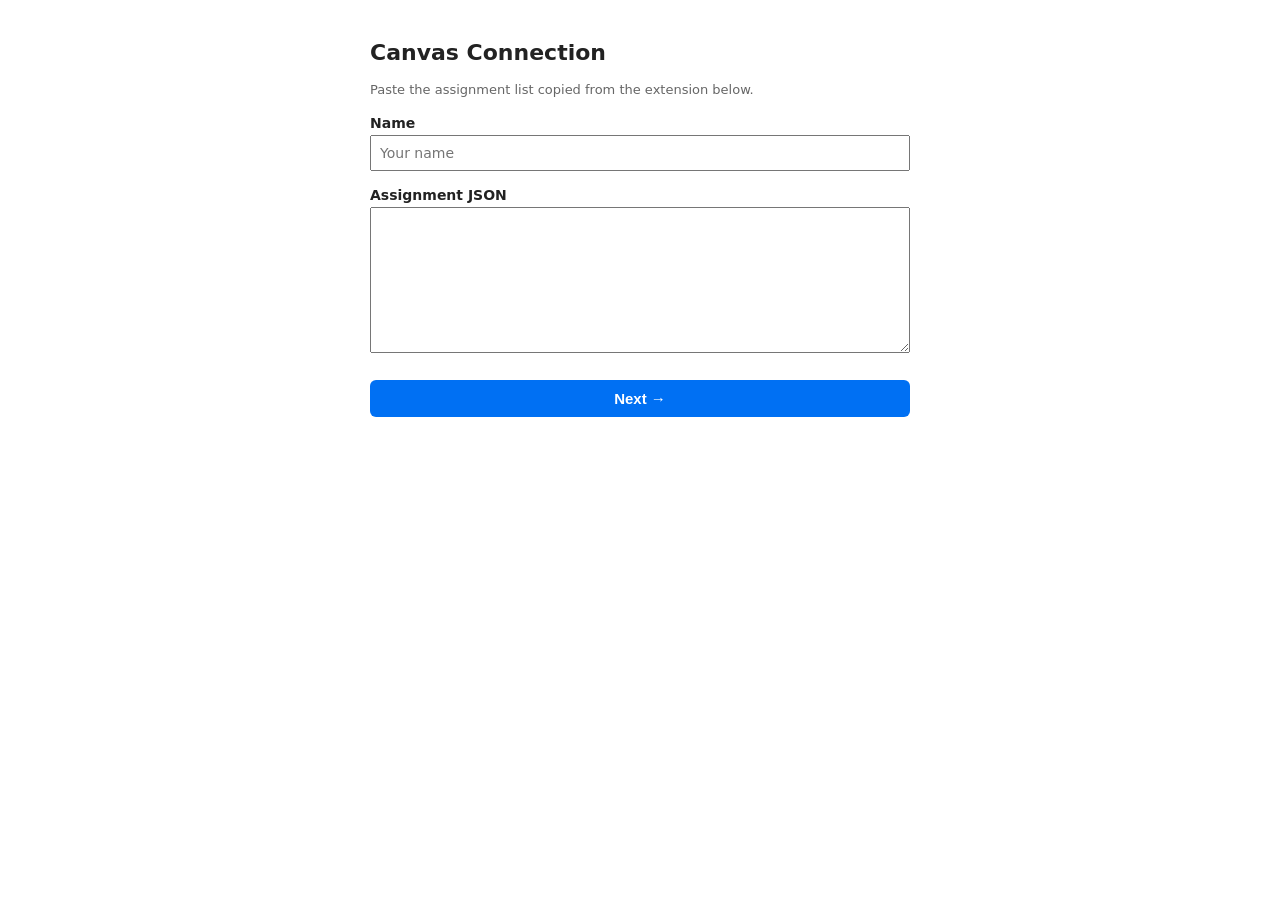
==== commit 384f347c: "new" ====
--- a/backend/src/main/resources/static/index.html
+++ b/backend/src/main/resources/static/index.html
@@ -2,541 +2,391 @@
 <html lang="en">
 <head>
 <meta charset="UTF-8">
-<meta name="viewport" content="width=device-width, initial-scale=1.0">
-<title>HokieTutor - Study Scheduler</title>
+<title>StudySmart Onboarding</title>
 <style>
-  :root {
-    --maroon: #861F41;
-    --maroon-dark: #5e142c;
-    --orange: #E87722;
-    --bg: #f4f6f9;
-    --card: #ffffff;
-    --border: #e5e7eb;
-    --text: #111827;
-    --text-muted: #6b7280;
-    --radius: 10px;
-    --shadow: 0 1px 3px rgba(0,0,0,0.06), 0 1px 2px rgba(0,0,0,0.04);
-  }
-  * { box-sizing: border-box; }
-  body {
-    font-family: -apple-system, BlinkMacSystemFont, "Segoe UI", Roboto, Helvetica, Arial, sans-serif;
-    background: var(--bg); color: var(--text); margin: 0; line-height: 1.5;
-  }
-  .app-shell { max-width: 640px; margin: 0 auto; padding: 24px 20px 80px; }
-  .app-header {
-    background: linear-gradient(135deg, var(--maroon) 0%, var(--maroon-dark) 100%);
-    color: #fff; border-radius: var(--radius); padding: 20px 24px; box-shadow: var(--shadow); margin-bottom: 20px;
-  }
-  .app-header h1 { margin: 0 0 4px; font-size: 20px; display: flex; align-items: center; gap: 10px; }
-  .app-header .logo { background: var(--orange); width: 34px; height: 34px; border-radius: 8px; display: inline-flex; align-items: center; justify-content: center; font-weight: 800; font-size: 15px; }
-  .app-header p { margin: 0; font-size: 13px; opacity: 0.85; }
-  .stepper { display: flex; align-items: center; margin-top: 16px; background: rgba(0,0,0,0.22); border-radius: 8px; padding: 4px; }
-  .step-pill { flex: 1; text-align: center; padding: 8px 4px; border-radius: 6px; font-size: 12px; font-weight: 600; color: rgba(255,255,255,0.65); }
-  .step-pill.active { background: var(--orange); color: #fff; }
-  .step-pill.done { color: #fff; }
-  .card { background: var(--card); border: 1px solid var(--border); border-radius: var(--radius); box-shadow: var(--shadow); padding: 22px 24px; margin-bottom: 16px; }
-  .page-view { display: none; }
-  .page-view.active { display: block; }
-  h2.section-title { font-size: 17px; font-weight: 700; color: var(--maroon); margin: 0 0 6px; }
-  p.help { font-size: 13px; color: var(--text-muted); margin: 0 0 16px; line-height: 1.6; }
-  label.field-label { display: block; font-weight: 600; font-size: 13px; margin-top: 14px; margin-bottom: 4px; }
-  input[type=text], input[type=number], input[type=email], input[type=time], select, textarea {
-    width: 100%; padding: 9px 11px; font-size: 14px; border: 1px solid var(--border); border-radius: 7px;
-    background: #fff; font-family: inherit; outline: none;
-  }
-  input:focus, select:focus, textarea:focus { border-color: var(--maroon); box-shadow: 0 0 0 3px rgba(134,31,65,0.12); }
-  textarea { resize: vertical; }
-  .btn { display: inline-flex; align-items: center; justify-content: center; gap: 6px; padding: 10px 18px; font-size: 14px; font-weight: 600; border-radius: 7px; border: 1px solid transparent; cursor: pointer; }
-  .btn-primary { background: var(--maroon); color: #fff; }
-  .btn-primary:hover { background: var(--maroon-dark); }
-  .btn-outline { background: transparent; border-color: var(--border); color: var(--text); }
-  .btn-outline:hover { background: #f3f4f6; }
-  .btn-block { width: 100%; margin-top: 18px; }
-  button:disabled { opacity: 0.55; cursor: not-allowed; }
-  .block-row { display: flex; gap: 8px; align-items: center; margin-top: 10px; flex-wrap: wrap; }
-  .block-row select, .block-row input { width: auto; flex: 1; min-width: 80px; }
-  .block-row .btn { flex: 0 0 auto; padding: 9px 14px; }
-  #block-list { list-style: none; padding: 0; margin: 10px 0 0; display: flex; flex-direction: column; gap: 6px; }
-  #block-list li { display: flex; justify-content: space-between; align-items: center; background: #f8f5f6; border: 1px solid var(--border); padding: 8px 12px; border-radius: 7px; font-size: 13px; }
-  #block-list button { background: none; border: none; color: #991b1b; font-size: 12px; cursor: pointer; font-weight: 600; }
-  .status-box { margin-top: 14px; padding: 12px 14px; border-radius: 8px; background: #f8fafc; border: 1px solid var(--border); font-size: 13px; white-space: pre-wrap; word-break: break-word; display: none; }
-  .status-box.show { display: block; }
-  .estimate-item { background: #f8f5f6; border: 1px solid var(--border); border-radius: 8px; padding: 12px 14px; margin-bottom: 8px; }
-  .estimate-item .title { font-weight: 700; font-size: 14px; }
-  .estimate-item .meta { font-size: 12px; color: var(--text-muted); margin-top: 3px; }
-  .estimate-total { font-size: 16px; font-weight: 700; color: var(--maroon); margin: 4px 0 14px; }
-  .upload-events { list-style: none; padding: 0; margin: 10px 0 0; }
-  .upload-events li { background: #f8f5f6; border: 1px solid var(--border); border-radius: 7px; padding: 8px 12px; margin-bottom: 6px; font-size: 13px; }
-  code { background: #f1f3f7; padding: 1px 5px; border-radius: 4px; font-size: 12px; }
-  .toast { position: fixed; bottom: 24px; left: 50%; transform: translateX(-50%); background: #1f2937; color: #fff; padding: 12px 20px; border-radius: 8px; font-size: 13px; box-shadow: 0 10px 25px rgba(0,0,0,0.2); z-index: 200; max-width: 90%; text-align: center; }
-  .toast.hidden { display: none; }
+  body { font-family: system-ui, sans-serif; max-width: 540px; margin: 40px auto; padding: 0 16px; color: #222; }
+  h1 { font-size: 22px; }
+  label { display: block; margin-top: 16px; font-weight: 600; font-size: 14px; }
+  input, select, textarea { width: 100%; padding: 8px; margin-top: 4px; box-sizing: border-box; font-size: 14px; font-family: inherit; }
+  
+  .btn-row { display: flex; gap: 12px; margin-top: 24px; }
+  button { padding: 10px 18px; font-size: 15px; cursor: pointer; border-radius: 6px; border: 1px solid #ccc; font-weight: 600; }
+  .btn-primary { background: #0070f3; color: white; border: none; flex: 1; }
+  .btn-secondary { background: #f3f4f6; color: #374151; border: 1px solid #d1d5db; }
+  .btn-secondary:hover { background: #e5e7eb; }
+  button:disabled { background: #aaa; cursor: not-allowed; }
+
+  pre { background: #f4f4f4; padding: 12px; border-radius: 6px; white-space: pre-wrap; word-break: break-all; font-size: 12px; }
+  .help { font-size: 13px; color: #666; margin-top: 4px; line-height: 1.5; }
+  
+  .block-row { display: flex; gap: 8px; align-items: center; margin-top: 6px; }
+  .block-row select, .block-row input { width: auto; margin-top: 0; }
+  
+  #estimate-list li { background: #f4f4f4; padding: 12px 14px; border-radius: 6px; margin-bottom: 8px; font-size: 14px; border-left: 4px solid #0070f3; }
+  #estimate-list .est-title { font-weight: 600; font-size: 15px; }
+  #estimate-list .est-meta { font-size: 12px; color: #555; margin-top: 4px; }
+  #estimate-total { font-size: 16px; margin: 16px 0; color: #111; padding: 10px; background: #e0f2fe; border-radius: 6px; }
+
+  .section-box { margin-top: 16px; padding: 12px; background: #f9fafb; border: 1px solid #e5e7eb; border-radius: 8px; }
+  .section-box h3 { font-size: 15px; margin: 0 0 8px 0; color: #111; }
+  .section-box ul { list-style: none; padding: 0; margin: 0; }
+  .section-box li { background: #fff; padding: 8px 12px; border-radius: 6px; margin-bottom: 6px; border: 1px solid #e5e7eb; font-size: 13px; }
+  .cal-title { font-weight: 600; color: #111; display: flex; align-items: center; justify-content: space-between; }
+  .cal-time { font-size: 12px; color: #6b7280; margin-top: 2px; }
+  .study-badge { background: #e0f2fe; color: #0369a1; padding: 2px 8px; border-radius: 12px; font-size: 11px; font-weight: 600; }
 </style>
 </head>
 <body>
 
-  <div class="app-shell">
-    <header class="app-header">
-      <h1><span class="logo">VT</span> HokieTutor Study Scheduler</h1>
-      <p>Canvas assignments &rarr; time estimates &rarr; a real weekly study schedule.</p>
-      <div class="stepper">
-        <div class="step-pill active" id="stepper-1">1. Canvas</div>
-        <div class="step-pill" id="stepper-2">2. Profile</div>
-        <div class="step-pill" id="stepper-3">3. This Week</div>
-        <div class="step-pill" id="stepper-4">4. Calendar</div>
+  <!-- STEP 1: Canvas JSON Import -->
+  <div id="step-canvas">
+    <h1>Canvas Connection</h1>
+    <p class="help">Paste the assignment list copied from the extension below.</p>
+    <form id="canvas-form">
+      <label>Name
+        <input type="text" id="name" placeholder="Your name" required value="">
+      </label>
+      <label>Assignment JSON
+        <textarea id="assignmentJson" rows="8" required></textarea>
+      </label>
+      <div class="btn-row">
+        <button type="submit" id="btn-sync" class="btn-primary">Next &rarr;</button>
       </div>
-    </header>
-
-    <!-- ===================== STEP 1: CANVAS CONNECTION ===================== -->
-    <main class="page-view active" id="step-canvas">
-      <div class="card">
-        <h2 class="section-title">Connect Canvas</h2>
-        <p class="help">
-          Paste the assignment list copied from the HokieTutor Chrome extension. Courses are figured
-          out automatically from whatever <code>course_id</code>s show up -- no Canvas login or token needed.
-        </p>
-
-        <form id="canvas-form">
-          <label class="field-label">Your Name</label>
-          <input type="text" id="name" placeholder="e.g. Jane Hokie" required>
-
-          <label class="field-label">Assignment JSON (from the extension)</label>
-          <textarea id="assignmentJson" rows="9" placeholder='[{"id": 123, "title": "...", "course_id": 234299, "due_at": "2026-09-21T18:30:00Z", "points_possible": 100, "html_url": "...", "description_raw": "..."}]' required></textarea>
-
-          <button type="submit" class="btn btn-primary btn-block">Sync Assignments &rarr;</button>
-        </form>
-
-        <div class="status-box" id="canvas-status"></div>
+    </form>
+  </div>
+
+  <!-- STEP 2: Onboarding -->
+  <div id="step-onboarding" style="display:none;">
+    <h1>Onboarding: My Study Profile</h1>
+    <form id="onboarding-form">
+      <label>Learning Pace
+        <select id="learningPace">
+          <option value="VERY_FAST">Very fast</option>
+          <option value="FAST">Fast</option>
+          <option value="AVERAGE" selected>Average</option>
+          <option value="SLOW">Slow</option>
+          <option value="VERY_SLOW">Very slow</option>
+        </select>
+      </label>
+      <label>Current GPA (0.0 - 4.0)
+        <input type="number" id="currentGpa" step="0.01" min="0" max="4" value="3.2">
+      </label>
+      <label>Target GPA (0.0 - 4.0)
+        <input type="number" id="targetGpa" step="0.01" min="0" max="4" value="3.6">
+      </label>
+      <label>Daily Study Hours Available
+        <input type="number" id="dailyStudyHours" step="0.5" min="0" max="24" value="2.5">
+      </label>
+
+      <!-- 유저가 직접 설정하는 수면 시간 보호 범위 -->
+      <label>Sleep Time Protection Range (No study during this time)
+        <div class="block-row">
+          <input type="time" id="sleepStart" value="02:00">
+          <span>to</span>
+          <input type="time" id="sleepEnd" value="07:00">
+        </div>
+      </label>
+
+      <div class="btn-row">
+        <button type="button" id="btn-back-to-step1" class="btn-secondary">&larr; Back</button>
+        <button type="submit" class="btn-primary">Next &rarr;</button>
       </div>
-    </main>
-
-    <!-- ===================== STEP 2: STUDY PROFILE ===================== -->
-    <main class="page-view" id="step-onboarding">
-      <div class="card">
-        <h2 class="section-title">Your Study Profile</h2>
-        <p class="help">Tells the estimator how fast you work and where your free time actually is.</p>
-
-        <form id="onboarding-form">
-          <label class="field-label">Learning Pace (self-assessed)</label>
-          <select id="learningPace">
-            <option value="VERY_FAST">Very fast</option>
-            <option value="FAST">Fast</option>
-            <option value="AVERAGE" selected>Average</option>
-            <option value="SLOW">Slow</option>
-            <option value="VERY_SLOW">Very slow</option>
-          </select>
-
-          <div style="display:flex; gap:12px;">
-            <div style="flex:1;">
-              <label class="field-label">Current GPA</label>
-              <input type="number" id="currentGpa" step="0.01" min="0" max="4" value="3.2">
-            </div>
-            <div style="flex:1;">
-              <label class="field-label">Target GPA</label>
-              <input type="number" id="targetGpa" step="0.01" min="0" max="4" value="3.6">
-            </div>
-          </div>
-
-          <label class="field-label">Preferred Study Time Blocks</label>
-          <div class="block-row">
-            <select id="blockDay">
-              <option value="MONDAY">Mon</option>
-              <option value="TUESDAY">Tue</option>
-              <option value="WEDNESDAY" selected>Wed</option>
-              <option value="THURSDAY">Thu</option>
-              <option value="FRIDAY">Fri</option>
-              <option value="SATURDAY">Sat</option>
-              <option value="SUNDAY">Sun</option>
-            </select>
-            <input type="time" id="blockStart" value="18:00">
-            <span style="font-size:13px; color:var(--text-muted);">to</span>
-            <input type="time" id="blockEnd" value="20:00">
-            <button type="button" class="btn btn-outline" id="addBlockBtn">+ Add</button>
-          </div>
-          <ul id="block-list"></ul>
-
-          <label class="field-label">Daily Study Hours Available</label>
-          <input type="number" id="dailyStudyHours" step="0.5" min="0" max="24" value="2.5">
-
-          <button type="submit" class="btn btn-primary btn-block">Save Profile &rarr;</button>
-        </form>
-
-        <div class="status-box" id="onboarding-status"></div>
-      </div>
-    </main>
-
-    <!-- ===================== STEP 3: THIS WEEK ===================== -->
-    <main class="page-view" id="step-week">
-      <div class="card">
-        <h2 class="section-title">This Week's Assignments</h2>
-        <p class="help">Estimated hours for everything due in the next 7 days, personalized to your profile.</p>
-
-        <div id="estimate-loading" class="help">Loading estimates...</div>
-        <div class="estimate-total" id="estimate-total" style="display:none;"></div>
-        <div id="estimate-list"></div>
-
-        <button type="button" class="btn btn-primary btn-block" id="btn-to-calendar">Next: Calendar &rarr;</button>
-      </div>
-    </main>
-
-    <!-- ===================== STEP 4: GOOGLE CALENDAR ===================== -->
-    <main class="page-view" id="step-calendar">
-      <div class="card">
-        <h2 class="section-title">Download Your Schedule</h2>
-        <p class="help">
-          Places each assignment's estimated hours into your preferred study blocks before its due
-          date (splitting big ones across multiple sessions), then exports a calendar file you can
-          import into Google Calendar (Settings &rarr; Import &amp; export &rarr; Import).
-        </p>
-        <button type="button" class="btn btn-primary btn-block" id="btn-download-ics">Download This Week (.ics)</button>
-      </div>
-
-      <div class="card">
-        <h2 class="section-title">Avoid Conflicts With Your Real Calendar</h2>
-        <p class="help">
-          Upload a calendar file exported from Google Calendar (Settings &rarr; Import &amp; export &rarr;
-          Export) so scheduling skips times you're already busy.
-        </p>
-        <label class="field-label">Calendar file (.ics)</label>
-        <input type="file" id="ics-upload-input" accept=".ics,text/calendar">
-        <div id="ics-upload-result" style="margin-top:14px;"></div>
-      </div>
-    </main>
+    </form>
   </div>
 
-  <div id="toast" class="toast hidden"></div>
+  <!-- STEP 3: AI Dynamic Estimates -->
+  <div id="step-done" style="display:none;">
+    <h1>This Week's Assignments</h1>
+    <p class="help">AI-powered workload estimates based on your profile.</p>
+    <div id="estimate-loading" style="padding:12px; background:#fef3c7; border-radius:6px; margin: 12px 0;">Analyzing assignments...</div>
+    <div id="estimate-total" style="display:none; font-weight:700;"></div>
+    <ul id="estimate-list" style="list-style:none; padding:0;"></ul>
+    <div class="btn-row">
+      <button type="button" id="btn-back-to-step2" class="btn-secondary">&larr; Back</button>
+      <button type="button" id="btn-to-calendar" class="btn-primary">Next: Upload Timetable &rarr;</button>
+    </div>
+  </div>
+
+  <!-- STEP 4: Google Calendar (.ics Upload & Conflict-Free Generation) -->
+  <div id="step-calendar" style="display:none;">
+    <h1>Google Calendar & Conflict Avoidance</h1>
+    <p class="help">Upload your existing timetable (.ics). AI will parse your classes, protect your custom sleep hours, and generate a conflict-free study schedule.</p>
+    
+    <label>Upload Existing Timetable (.ics)
+      <input type="file" id="ics-upload-input" accept=".ics,text/calendar">
+    </label>
+
+    <div id="ics-upload-result"></div>
+
+    <button type="button" id="btn-download-ics" class="btn-primary" style="width:100%; margin-top: 24px; display:none;">Download Conflict-Free AI Study Schedule (.ics)</button>
+
+    <div class="btn-row" style="margin-top: 20px;">
+      <button type="button" id="btn-back-to-step3" class="btn-secondary" style="flex:1;">&larr; Back</button>
+    </div>
+  </div>
 
   <script>
-    // ============================================================================
-    // STATE & NAVIGATION
-    // ============================================================================
-    const STEPS = ['step-canvas', 'step-onboarding', 'step-week', 'step-calendar'];
-    let currentStepIndex = 0;
-    let studentName = '';
+    let currentStudentName = '';
     let lastWeeklyEstimate = null;
-    let uploadedBusyEvents = []; // { start: Date, end: Date } -- one-off events from an uploaded .ics
-
-    let studyBlocks = [
-      { dayOfWeek: 'MONDAY', startTime: '18:00', endTime: '20:00' },
-      { dayOfWeek: 'WEDNESDAY', startTime: '18:00', endTime: '20:00' }
-    ];
-
-    const DAY_LABELS = { MONDAY: 'Mon', TUESDAY: 'Tue', WEDNESDAY: 'Wed', THURSDAY: 'Thu', FRIDAY: 'Fri', SATURDAY: 'Sat', SUNDAY: 'Sun' };
-    const DAY_TO_INDEX = { SUNDAY: 0, MONDAY: 1, TUESDAY: 2, WEDNESDAY: 3, THURSDAY: 4, FRIDAY: 5, SATURDAY: 6 };
-
-    function showStep(index) {
-      currentStepIndex = index;
-      STEPS.forEach((id, i) => {
-        document.getElementById(id).classList.toggle('active', i === index);
-        const pill = document.getElementById(`stepper-${i + 1}`);
-        pill.classList.toggle('active', i === index);
-        pill.classList.toggle('done', i < index);
-      });
-      window.scrollTo({ top: 0, behavior: 'smooth' });
-    }
-
-    function showToast(message) {
-      const toast = document.getElementById('toast');
-      toast.textContent = message;
-      toast.classList.remove('hidden');
-      clearTimeout(showToast._t);
-      showToast._t = setTimeout(() => toast.classList.add('hidden'), 3200);
-    }
-
-    function setStatus(elId, text, isError) {
-      const el = document.getElementById(elId);
-      el.textContent = text;
-      el.classList.add('show');
-      el.style.borderColor = isError ? '#fecaca' : 'var(--border)';
-      el.style.background = isError ? '#fff5f5' : '#f8fafc';
-    }
-
-    // ============================================================================
-    // STEP 1: CANVAS CONNECTION
-    // ============================================================================
-    document.getElementById('canvas-form').addEventListener('submit', async (e) => {
+    let userStudyProfile = {};
+    let generatedStudyBlocks = [];
+
+    const stepCanvas = document.getElementById('step-canvas');
+    const stepOnboarding = document.getElementById('step-onboarding');
+    const stepDone = document.getElementById('step-done');
+    const stepCalendar = document.getElementById('step-calendar');
+
+    document.getElementById('btn-back-to-step1').onclick = () => { stepOnboarding.style.display = 'none'; stepCanvas.style.display = 'block'; };
+    document.getElementById('btn-back-to-step2').onclick = () => { stepDone.style.display = 'none'; stepOnboarding.style.display = 'block'; };
+    document.getElementById('btn-back-to-step3').onclick = () => { stepCalendar.style.display = 'none'; stepDone.style.display = 'block'; };
+
+    document.getElementById('canvas-form').onsubmit = async (e) => {
       e.preventDefault();
-
-      const name = document.getElementById('name').value.trim();
-      const rawJson = document.getElementById('assignmentJson').value;
-
-      if (!name) {
-        alert('Enter your name first.');
-        return;
-      }
+      currentStudentName = document.getElementById('name').value.trim();
+      const rawJson = document.getElementById('assignmentJson').value.trim();
 
       let assignments;
       try {
         const data = JSON.parse(rawJson);
         assignments = Array.isArray(data) ? data : (Array.isArray(data.assignments) ? data.assignments : null);
-        if (!assignments) throw new Error('Expected a JSON array of assignments.');
+        if (!assignments) throw new Error('Invalid JSON format');
       } catch (err) {
-        alert('Could not parse that JSON: ' + err.message);
+        alert('Could not parse assignment JSON: ' + err.message);
         return;
       }
-
-      studentName = name;
-      setStatus('canvas-status', 'Syncing assignments...', false);
 
       try {
         const res = await fetch('/api/assignments/import', {
           method: 'POST',
           headers: { 'Content-Type': 'application/json' },
-          body: JSON.stringify({ name, assignments })
+          body: JSON.stringify({ name: currentStudentName, assignments })
         });
-        const body = await res.json();
-
-        if (!res.ok) {
-          setStatus('canvas-status', `Sync failed: ${body.message || res.status}`, true);
-          return;
+        if (res.ok) {
+          stepCanvas.style.display = 'none';
+          stepOnboarding.style.display = 'block';
+        } else {
+          alert('Sync failed');
         }
-
-        setStatus('canvas-status', `Synced ${body.importedCount} assignment(s) across ${body.courseCount} course(s).`, false);
-        showStep(1);
       } catch (err) {
-        setStatus('canvas-status', 'Request failed: ' + err, true);
+        alert('Network request error: ' + err.message);
       }
-    });
-
-    // ============================================================================
-    // STEP 2: STUDY PROFILE (ONBOARDING)
-    // ============================================================================
-    const blockListEl = document.getElementById('block-list');
-
-    function renderBlocks() {
-      blockListEl.innerHTML = '';
-      studyBlocks.forEach((block, index) => {
-        const li = document.createElement('li');
-        li.innerHTML = `<span>${DAY_LABELS[block.dayOfWeek]} ${block.startTime}-${block.endTime}</span>`;
-        const removeBtn = document.createElement('button');
-        removeBtn.type = 'button';
-        removeBtn.textContent = 'Remove';
-        removeBtn.addEventListener('click', () => {
-          studyBlocks.splice(index, 1);
-          renderBlocks();
-        });
-        li.appendChild(removeBtn);
-        blockListEl.appendChild(li);
-      });
-    }
-    renderBlocks();
-
-    document.getElementById('addBlockBtn').addEventListener('click', () => {
-      const dayOfWeek = document.getElementById('blockDay').value;
-      const startTime = document.getElementById('blockStart').value;
-      const endTime = document.getElementById('blockEnd').value;
-
-      if (!startTime || !endTime) { alert('Please pick both a start and end time.'); return; }
-      if (startTime >= endTime) { alert('Start time must be before end time.'); return; }
-
-      studyBlocks.push({ dayOfWeek, startTime, endTime });
-      renderBlocks();
-    });
-
-    document.getElementById('onboarding-form').addEventListener('submit', async (e) => {
+    };
+
+    document.getElementById('onboarding-form').onsubmit = async (e) => {
       e.preventDefault();
-
-      if (studyBlocks.length === 0) {
-        alert('Add at least one preferred study time block.');
-        return;
-      }
-
-      const payload = {
-        name: studentName,
+      userStudyProfile = {
         learningPace: document.getElementById('learningPace').value,
         currentGpa: parseFloat(document.getElementById('currentGpa').value),
         targetGpa: parseFloat(document.getElementById('targetGpa').value),
-        preferredStudyBlocks: studyBlocks,
-        dailyStudyHours: parseFloat(document.getElementById('dailyStudyHours').value)
+        dailyStudyHours: parseFloat(document.getElementById('dailyStudyHours').value),
+        sleepStart: document.getElementById('sleepStart').value,
+        sleepEnd: document.getElementById('sleepEnd').value
       };
-
-      setStatus('onboarding-status', 'Saving...', false);
 
       try {
         const res = await fetch('/api/onboarding', {
           method: 'POST',
           headers: { 'Content-Type': 'application/json' },
-          body: JSON.stringify(payload)
+          body: JSON.stringify({
+            name: currentStudentName,
+            learningPace: userStudyProfile.learningPace,
+            currentGpa: userStudyProfile.currentGpa,
+            targetGpa: userStudyProfile.targetGpa,
+            dailyStudyHours: userStudyProfile.dailyStudyHours,
+            sleepStart: userStudyProfile.sleepStart,
+            sleepEnd: userStudyProfile.sleepEnd,
+            // 백엔드의 @NotEmpty 검증을 통과하도록 기본 스터디 블록 추가
+            preferredStudyBlocks: [
+              { dayOfWeek: "MONDAY", startTime: "18:00", endTime: "20:00" }
+            ]
+          })
         });
-        const body = await res.json();
-
-        if (!res.ok) {
-          setStatus('onboarding-status', `Save failed: ${body.message || res.status}`, true);
-          return;
+        
+        if (res.ok) {
+          stepOnboarding.style.display = 'none';
+          stepDone.style.display = 'block';
+          loadWeeklyEstimate(currentStudentName);
+        } else {
+          const errBody = await res.json();
+          alert('Onboarding failed: ' + (errBody.message || 'Unknown error'));
         }
-
-        setStatus('onboarding-status', 'Profile saved.', false);
-        showStep(2);
-        loadWeeklyEstimate(studentName);
       } catch (err) {
-        setStatus('onboarding-status', 'Request failed: ' + err, true);
+        alert('Error: ' + err.message);
       }
-    });
-
-    // ============================================================================
-    // STEP 3: THIS WEEK'S ESTIMATE
-    // ============================================================================
+    };
+
     async function loadWeeklyEstimate(name) {
       const loadingEl = document.getElementById('estimate-loading');
       const totalEl = document.getElementById('estimate-total');
       const listEl = document.getElementById('estimate-list');
 
       loadingEl.style.display = 'block';
-      loadingEl.textContent = 'Calculating estimates...';
+      loadingEl.textContent = 'Analyzing workload with Gemini AI...';
       totalEl.style.display = 'none';
       listEl.innerHTML = '';
 
       try {
         const res = await fetch(`/api/schedule/estimate/${encodeURIComponent(name)}`);
         const body = await res.json();
-
-        if (!res.ok) {
-          loadingEl.textContent = `Couldn't load estimates: ${body.message || res.status}`;
-          return;
-        }
+        if (!res.ok) throw new Error(body.message || res.statusText);
 
         loadingEl.style.display = 'none';
         lastWeeklyEstimate = body;
 
-        if (body.assignments.length === 0) {
-          listEl.innerHTML = '<p class="help">Nothing due in the next 7 days. Nice.</p>';
-          return;
-        }
-
         totalEl.style.display = 'block';
-        totalEl.textContent = `Estimated total: ${body.totalHours.toFixed(1)} hours this week`;
+        totalEl.textContent = `Total Workload: ${body.totalHours.toFixed(1)} hours`;
 
         body.assignments.forEach(a => {
-          const div = document.createElement('div');
-          div.className = 'estimate-item';
-          const due = new Date(a.dueAt);
-          div.innerHTML = `
-            <div class="title">${a.title}</div>
-            <div class="meta">Due ${due.toLocaleString()} &middot; ~${a.estimatedHours.toFixed(1)}h estimated</div>
-          `;
-          listEl.appendChild(div);
+          const li = document.createElement('li');
+          li.innerHTML = `<div class="est-title">${a.title}</div><div class="est-meta">Due: ${a.dueAt} &middot; <strong style="color:#0070f3;">~${a.estimatedHours.toFixed(1)}h</strong></div>`;
+          listEl.appendChild(li);
         });
       } catch (err) {
-        loadingEl.textContent = 'Request failed: ' + err;
+        loadingEl.textContent = 'Failed to load: ' + err.message;
       }
     }
 
-    document.getElementById('btn-to-calendar').addEventListener('click', () => showStep(3));
-
-    // ============================================================================
-    // STEP 4: GOOGLE CALENDAR -- DOWNLOAD (real scheduling) & UPLOAD (busy-time parse)
-    // ============================================================================
-
-    function getBlockOccurrencesUntil(blocks, untilDate) {
-      const occurrences = [];
-      const now = new Date();
-      const cursor = new Date(now.getFullYear(), now.getMonth(), now.getDate());
-
-      while (cursor <= untilDate) {
-        const dayIndex = cursor.getDay();
-        blocks.forEach(b => {
-          if (DAY_TO_INDEX[b.dayOfWeek] !== dayIndex) return;
-          const [sh, sm] = b.startTime.split(':').map(Number);
-          const [eh, em] = b.endTime.split(':').map(Number);
-          const start = new Date(cursor.getFullYear(), cursor.getMonth(), cursor.getDate(), sh, sm, 0);
-          const end = new Date(cursor.getFullYear(), cursor.getMonth(), cursor.getDate(), eh, em, 0);
-          if (start > now && start < untilDate) occurrences.push({ start, end });
-        });
-        cursor.setDate(cursor.getDate() + 1);
+    document.getElementById('btn-to-calendar').onclick = () => {
+      stepDone.style.display = 'none';
+      stepCalendar.style.display = 'block';
+    };
+
+    // 유저가 설정한 수면 시간 체크 함수
+    function isDuringSleep(targetDate, sleepStartStr, sleepEndStr) {
+      const h = targetDate.getHours();
+      const m = targetDate.getMinutes();
+      const totalMin = h * 60 + m;
+
+      const [sH, sM] = sleepStartStr.split(':').map(Number);
+      const [eH, eM] = sleepEndStr.split(':').map(Number);
+      const startMin = sH * 60 + sM;
+      const endMin = eH * 60 + eM;
+
+      if (startMin <= endMin) {
+        return totalMin >= startMin && totalMin < endMin;
+      } else {
+        // 자정을 넘어가는 경우 (예: 23:00 ~ 07:00)
+        return totalMin >= startMin || totalMin < endMin;
       }
-
-      occurrences.sort((a, b) => a.start - b.start);
-      return occurrences;
     }
 
-    function overlapsBusyEvent(start, end) {
-      return uploadedBusyEvents.some(ev => start < ev.end && end > ev.start);
-    }
-
-    function scheduleStudySessions(assignments, blocks) {
-      const sorted = [...assignments].sort((a, b) => new Date(a.dueAt) - new Date(b.dueAt));
-      if (sorted.length === 0 || !blocks || blocks.length === 0) {
-        return { sessions: [], shortfalls: sorted.map(a => ({ title: a.title, remaining: a.estimatedHours })) };
-      }
-
-      const maxDue = sorted.reduce((m, a) => { const d = new Date(a.dueAt); return d > m ? d : m; }, new Date(0));
-      const occurrences = getBlockOccurrencesUntil(blocks, maxDue);
-      const usedKeys = new Set();
-      const sessions = [];
-      const shortfalls = [];
-
-      sorted.forEach(a => {
-        const dueDate = new Date(a.dueAt);
-        let remaining = a.estimatedHours;
-        const mySessions = [];
-
-        for (const occ of occurrences) {
-          if (remaining <= 0.05) break;
-          const key = occ.start.toISOString();
-          if (usedKeys.has(key)) continue;
-          if (occ.start >= dueDate) continue;
-          if (overlapsBusyEvent(occ.start, occ.end)) continue;
-
-          const blockHours = (occ.end - occ.start) / 3600000;
-          const sessionHours = Math.min(remaining, blockHours);
-          const sessionEnd = new Date(occ.start.getTime() + sessionHours * 3600000);
-
-          mySessions.push({ start: occ.start, end: sessionEnd, hours: sessionHours });
-          usedKeys.add(key);
-          remaining -= sessionHours;
-        }
-
-        mySessions.forEach((s, idx) => {
-          sessions.push({
-            assignmentId: a.assignmentId,
-            title: mySessions.length > 1 ? `${a.title} (session ${idx + 1}/${mySessions.length})` : a.title,
-            start: s.start,
-            end: s.end,
-            hours: s.hours
+    // 기존 타임라인(.ics) 업로드 및 유저 설정 수면 시간 반영 충돌 회피 + 7일 분산 스케줄링
+    // 기존 타임라인(.ics) 업로드 및 과제 중복 생성 방지 + 충돌 회피 스케줄링
+    document.getElementById('ics-upload-input').addEventListener('change', async (e) => {
+      const file = e.target.files[0];
+      const resultEl = document.getElementById('ics-upload-result');
+      const downloadBtn = document.getElementById('btn-download-ics');
+      if (!file) return;
+
+      resultEl.innerHTML = '<div style="padding:10px; background:#fef3c7; border-radius:6px; margin-top:12px;">Parsing timetable and scheduling tasks uniquely...</div>';
+      downloadBtn.style.display = 'none';
+
+      const reader = new FileReader();
+      reader.onload = async (evt) => {
+        const rawText = evt.target.result;
+        const busyIntervals = parseIcsBusyTimes(rawText);
+
+        generatedStudyBlocks = [];
+        const assignments = lastWeeklyEstimate && lastWeeklyEstimate.assignments ? lastWeeklyEstimate.assignments : [];
+        const sorted = [...assignments].sort((a, b) => new Date(a.dueAt) - new Date(b.dueAt));
+
+        let currentDate = new Date();
+        const sleepStart = userStudyProfile.sleepStart || "02:00";
+        const sleepEnd = userStudyProfile.sleepEnd || "07:00";
+
+        // 각 과제별로 중복 없이 딱 1개씩만 스케줄 블록 할당
+        sorted.forEach(a => {
+          let totalHours = a.estimatedHours || 2.0;
+          let dueDate = new Date(a.dueAt);
+          if (isNaN(dueDate)) return;
+
+          // 마감일 하루 전 혹은 당일 오후 시간대로 목표 설정
+          let targetDate = new Date(dueDate.getTime() - (24 * 60 * 60 * 1000));
+          if (targetDate < currentDate) {
+            targetDate = new Date(currentDate);
+          }
+
+          targetDate.setHours(15, 0, 0, 0);
+          let sessionEnd = new Date(targetDate.getTime() + totalHours * 3600000);
+
+          // 수면 시간 및 기존 수업 시간(busyIntervals)과 겹치면 피해서 빈 시간 찾기
+          let hour = targetDate.getHours();
+          while (isDuringSleep(targetDate, sleepStart, sleepEnd) || hasConflict(targetDate, sessionEnd, busyIntervals)) {
+            targetDate.setHours(targetDate.getHours() + 1);
+            sessionEnd = new Date(targetDate.getTime() + totalHours * 3600000);
+            
+            if (targetDate.getHours() >= 22) {
+              targetDate.setDate(targetDate.getDate() + 1);
+              targetDate.setHours(10, 0, 0, 0);
+              sessionEnd = new Date(targetDate.getTime() + totalHours * 3600000);
+            }
+          }
+
+          generatedStudyBlocks.push({
+            title: `[Study] ${a.title}`,
+            start: new Date(targetDate),
+            end: new Date(sessionEnd),
+            hours: totalHours
           });
         });
 
-        if (remaining > 0.05) shortfalls.push({ title: a.title, remaining });
+        let htmlContent = `<div class="section-box" style="margin-top:12px; background:#f0f9ff; border-color:#bae6fd;"><h3>🤖 Conflict-Free AI Study Schedule (${generatedStudyBlocks.length} sessions)</h3><ul>`;
+        generatedStudyBlocks.forEach(sb => {
+          htmlContent += `<li><div class="cal-title"><span>${sb.title}</span><span class="study-badge">~${sb.hours.toFixed(1)}h</span></div><div class="cal-time">${sb.start.toLocaleString()} &rarr; ${sb.end.toLocaleString()}</div></li>`;
+        });
+        htmlContent += `</ul></div>`;
+
+        resultEl.innerHTML = htmlContent;
+        if (generatedStudyBlocks.length > 0) {
+          downloadBtn.style.display = 'block';
+        }
+      };
+      reader.readAsText(file);
+    });
+
+    function parseIcsBusyTimes(text) {
+      const busy = [];
+      const blocks = text.split('BEGIN:VEVENT').slice(1);
+      blocks.forEach(b => {
+        const startMatch = b.match(/DTSTART[^:]*:(\S+)/);
+        const endMatch = b.match(/DTEND[^:]*:(\S+)/);
+        if (startMatch) {
+          const start = parseIcsDate(startMatch[1].trim());
+          const end = endMatch ? parseIcsDate(endMatch[1].trim()) : new Date(start.getTime() + 3600000);
+          busy.push({ start, end });
+        }
       });
-
-      return { sessions, shortfalls };
+      return busy;
     }
 
-    document.getElementById('btn-download-ics').addEventListener('click', () => {
-      const assignments = lastWeeklyEstimate ? lastWeeklyEstimate.assignments : [];
-
-      if (assignments.length === 0) {
-        alert('No assignments to export.');
-        return;
-      }
-
-      const { sessions, shortfalls } = scheduleStudySessions(assignments, studyBlocks);
-
-      if (sessions.length === 0) {
-        alert("Couldn't fit any study sessions into your preferred study blocks before these due dates. Try adding more study blocks in the Profile step.");
-        return;
-      }
+    function parseIcsDate(raw) {
+      const match = raw.match(/^(\d{4})(\d{2})(\d{2})T(\d{2})(\d{2})(\d{2})/);
+      if (!match) return new Date();
+      const [, y, mo, d, h, mi, s] = match;
+      return new Date(`${y}-${mo}-${d}T${h}:${mi}:${s}Z`);
+    }
+
+    function hasConflict(start, end, busyIntervals) {
+      return busyIntervals.some(b => start < b.end && end > b.start);
+    }
+
+    document.getElementById('btn-download-ics').onclick = () => {
+      if (generatedStudyBlocks.length === 0) return;
 
       const pad = n => String(n).padStart(2, '0');
-
-      // Real UTC instants (trailing Z), not "floating" local time -- Google Calendar's file
-      // import doesn't reliably honor floating time (no Z, no TZID), which can make a
-      // perfectly valid event show up as near-zero-length. See:
-      // https://support.google.com/calendar/thread/266050996
-      const toIcsUtc = date =>
-        `${date.getUTCFullYear()}${pad(date.getUTCMonth() + 1)}${pad(date.getUTCDate())}T${pad(date.getUTCHours())}${pad(date.getUTCMinutes())}${pad(date.getUTCSeconds())}Z`;
-
-      const dtstamp = toIcsUtc(new Date());
-      const lines = ['BEGIN:VCALENDAR', 'VERSION:2.0', 'PRODID:-//HokieTutor//Study Schedule//EN'];
-
-      sessions.forEach((s, idx) => {
+      const formatIcs = d => `${d.getUTCFullYear()}${pad(d.getUTCMonth() + 1)}${pad(d.getUTCDate())}T${pad(d.getUTCHours())}${pad(d.getUTCMinutes())}00Z`;
+      const now = formatIcs(new Date());
+
+      let lines = ['BEGIN:VCALENDAR', 'VERSION:2.0', 'PRODID:-//StudySmart//Conflict-Free AI Schedule//EN'];
+      generatedStudyBlocks.forEach((sb, idx) => {
         lines.push(
           'BEGIN:VEVENT',
-          `UID:hokietutor-${s.assignmentId}-${idx}@vt.edu`,
-          `DTSTAMP:${dtstamp}`,
-          `DTSTART:${toIcsUtc(s.start)}`,
-          `DTEND:${toIcsUtc(s.end)}`,
-          `SUMMARY:${s.title}`,
-          `DESCRIPTION:Study session (${s.hours.toFixed(1)}h)`,
+          `UID:studysmart-free-${idx}-${Date.now()}@vt.edu`,
+          `DTSTAMP:${now}`,
+          `DTSTART:${formatIcs(sb.start)}`,
+          `DTEND:${formatIcs(sb.end)}`,
+          `SUMMARY:${sb.title}`,
+          `DESCRIPTION:AI Study Block (~${sb.hours.toFixed(1)}h). Conflict-free & custom sleep protected.`,
           'END:VEVENT'
         );
       });
@@ -546,149 +396,10 @@
       const url = URL.createObjectURL(blob);
       const a = document.createElement('a');
       a.href = url;
-      a.download = 'HokieTutor_ThisWeek.ics';
-      document.body.appendChild(a);
+      a.download = 'StudySmart_AI_Study_Schedule.ics';
       a.click();
-      document.body.removeChild(a);
       URL.revokeObjectURL(url);
-
-      if (shortfalls.length > 0) {
-        const msg = shortfalls
-          .map(s => `- ${s.title}: ${s.remaining.toFixed(1)}h couldn't fit before the due date`)
-          .join('\n');
-        alert(`Downloaded ${sessions.length} study session(s). Some assignments needed more time than your ` +
-              `preferred study blocks could fit before their due date:\n\n${msg}\n\n` +
-              `Consider adding more study blocks or starting earlier.`);
-      } else {
-        showToast(`Downloaded ${sessions.length} study session(s) -- everything fits.`);
-      }
-    });
-
-    document.getElementById('ics-upload-input').addEventListener('change', (e) => {
-      const file = e.target.files[0];
-      const resultEl = document.getElementById('ics-upload-result');
-      if (!file) return;
-
-      resultEl.textContent = 'Reading file...';
-
-      const reader = new FileReader();
-      reader.onload = (evt) => {
-        const events = parseIcs(evt.target.result);
-
-        if (events.length === 0) {
-          resultEl.textContent = 'No events found in that file.';
-          return;
-        }
-
-        // Only one-off events have a single concrete (start, end) we can block out -- a
-        // recurring event's future occurrences aren't expanded (see parseIcs note), so
-        // they aren't checked when scheduling study sessions around your busy time.
-        uploadedBusyEvents = events
-          .filter(ev => !ev.recurrence && ev.startDate && ev.endDate)
-          .map(ev => ({ start: ev.startDate, end: ev.endDate }));
-
-        const list = document.createElement('ul');
-        list.className = 'upload-events';
-        events.forEach(ev => {
-          const li = document.createElement('li');
-          li.textContent = ev.recurrence
-            ? `${ev.summary} — ${ev.recurrence}`
-            : `${ev.summary} — ${ev.start}${ev.end ? ' to ' + ev.end : ''}`;
-          list.appendChild(li);
-        });
-
-        resultEl.innerHTML = `<p class="help"><strong>${events.length} event(s) found</strong> ` +
-          `(${uploadedBusyEvents.length} will be avoided when scheduling study sessions):</p>`;
-        resultEl.appendChild(list);
-      };
-      reader.onerror = () => { resultEl.textContent = 'Could not read that file.'; };
-      reader.readAsText(file);
-    });
-
-    /**
-     * Minimal RFC 5545 (.ics) parser: pulls SUMMARY/DTSTART/DTEND/RRULE out of each VEVENT block.
-     * Google Calendar exports a recurring event (e.g. a weekly class) as ONE VEVENT with an
-     * RRULE line, not one VEVENT per occurrence -- so we describe the pattern ("Repeats weekly
-     * on Mon, Wed, Fri 2:00 PM-3:00 PM") instead of expanding every future date.
-     */
-    function parseIcs(text) {
-      const events = [];
-      const veventBlocks = text.split('BEGIN:VEVENT').slice(1);
-
-      veventBlocks.forEach(block => {
-        const summaryMatch = block.match(/SUMMARY:(.*)/);
-        const startMatch = block.match(/DTSTART[^:]*:(\S+)/);
-        const endMatch = block.match(/DTEND[^:]*:(\S+)/);
-        const rruleMatch = block.match(/RRULE:(.*)/);
-
-        if (summaryMatch && startMatch) {
-          const rawStart = startMatch[1].trim();
-          const rawEnd = endMatch ? endMatch[1].trim() : null;
-          const startDate = parseIcsDateToDate(rawStart);
-          const endDate = rawEnd ? parseIcsDateToDate(rawEnd) : null;
-
-          events.push({
-            summary: summaryMatch[1].trim(),
-            start: startDate ? startDate.toLocaleString() : rawStart,
-            end: endDate ? endDate.toLocaleString() : null,
-            startDate,
-            endDate,
-            recurrence: rruleMatch ? describeRecurrence(rruleMatch[1].trim(), rawStart, rawEnd) : null
-          });
-        }
-      });
-
-      return events;
-    }
-
-    const RRULE_DAY_LABELS = { MO: 'Mon', TU: 'Tue', WE: 'Wed', TH: 'Thu', FR: 'Fri', SA: 'Sat', SU: 'Sun' };
-
-    function describeRecurrence(rrule, rawStart, rawEnd) {
-      const parts = {};
-      rrule.split(';').forEach(p => { const [key, value] = p.split('='); parts[key] = value; });
-
-      const timeRange = formatTimeRange(rawStart, rawEnd);
-      const suffix = timeRange ? ` ${timeRange}` : '';
-
-      if (parts.FREQ === 'WEEKLY') {
-        const days = parts.BYDAY ? parts.BYDAY.split(',').map(d => RRULE_DAY_LABELS[d] || d).join(', ') : null;
-        return `Repeats weekly${days ? ' on ' + days : ''}${suffix}`;
-      }
-      if (parts.FREQ === 'DAILY') return `Repeats daily${suffix}`;
-      if (parts.FREQ === 'MONTHLY') return `Repeats monthly${suffix}`;
-      return `Repeats (${parts.FREQ || 'unknown pattern'})`;
-    }
-
-    function formatTimeRange(rawStart, rawEnd) {
-      const startTime = extractTimeLabel(rawStart);
-      if (!startTime) return '';
-      const endTime = rawEnd ? extractTimeLabel(rawEnd) : null;
-      return endTime ? `${startTime}–${endTime}` : `at ${startTime}`;
-    }
-
-    function extractTimeLabel(raw) {
-      const match = raw.match(/T(\d{2})(\d{2})/);
-      if (!match) return null;
-      let hours = parseInt(match[1], 10);
-      const period = hours >= 12 ? 'PM' : 'AM';
-      hours = hours % 12 || 12;
-      return `${hours}:${match[2]} ${period}`;
-    }
-
-    /**
-     * Parses an ICS date-time value (e.g. "20260921T140000Z" or "20260921T140000") into a real
-     * Date object. A trailing Z means UTC; otherwise (including TZID-qualified values, whose
-     * zone we don't resolve) it's treated as local time -- fine for our own scheduling math.
-     */
-    function parseIcsDateToDate(raw) {
-      const match = raw.match(/^(\d{4})(\d{2})(\d{2})T(\d{2})(\d{2})(\d{2})(Z)?/);
-      if (!match) return null;
-      const [, y, mo, d, h, mi, s, z] = match;
-      const [year, month, day, hour, minute, second] = [y, mo, d, h, mi, s].map(Number);
-      return z
-        ? new Date(Date.UTC(year, month - 1, day, hour, minute, second))
-        : new Date(year, month - 1, day, hour, minute, second);
-    }
+    };
   </script>
 </body>
-</html>
+</html>
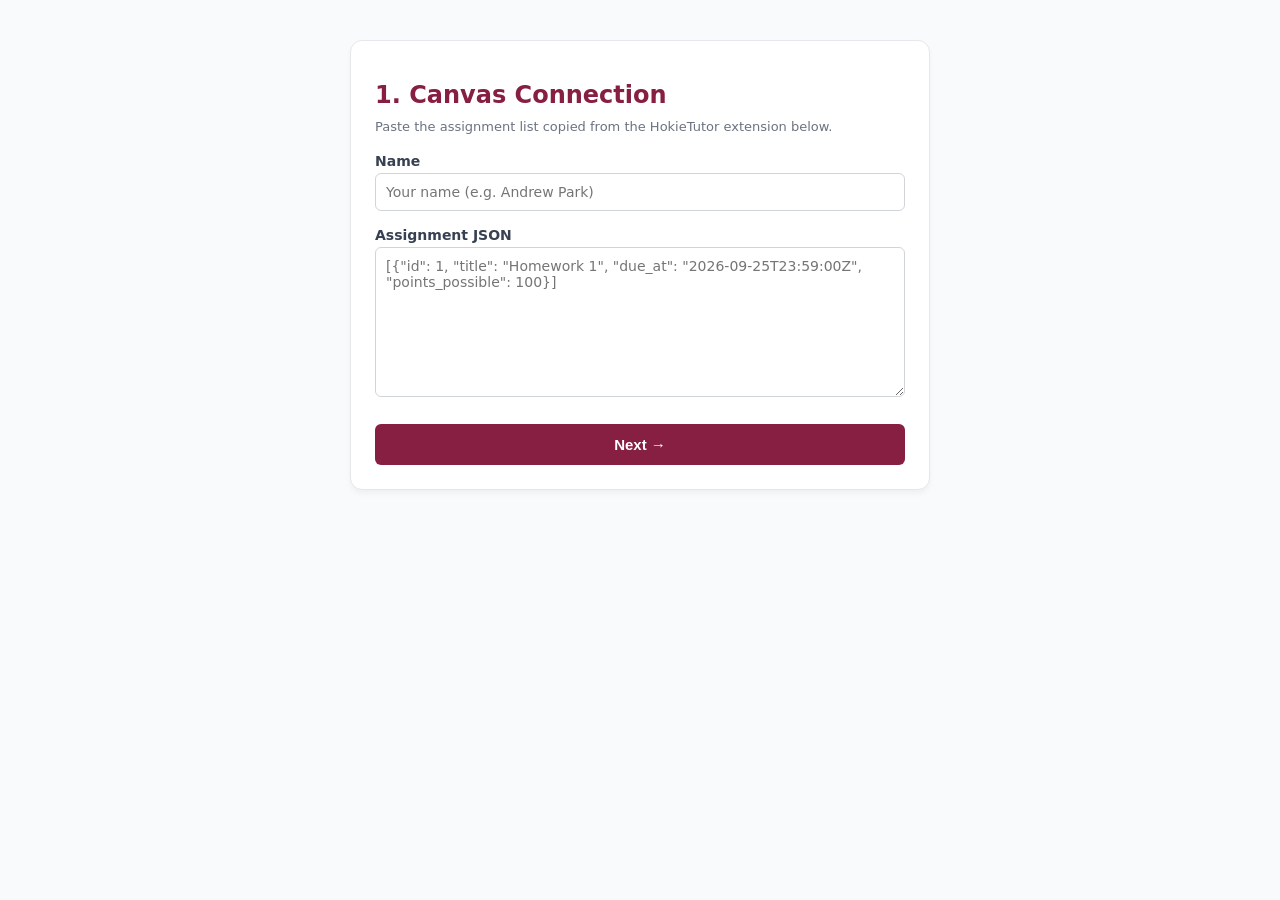
==== commit d4f59068: "new" ====
--- a/backend/src/main/resources/static/index.html
+++ b/backend/src/main/resources/static/index.html
@@ -2,52 +2,52 @@
 <html lang="en">
 <head>
 <meta charset="UTF-8">
-<title>StudySmart Onboarding</title>
+<title>StudySmart - Gemini AI Scheduler</title>
 <style>
-  body { font-family: system-ui, sans-serif; max-width: 540px; margin: 40px auto; padding: 0 16px; color: #222; }
-  h1 { font-size: 22px; }
-  label { display: block; margin-top: 16px; font-weight: 600; font-size: 14px; }
-  input, select, textarea { width: 100%; padding: 8px; margin-top: 4px; box-sizing: border-box; font-size: 14px; font-family: inherit; }
+  body { font-family: system-ui, sans-serif; max-width: 580px; margin: 40px auto; padding: 0 16px; color: #222; background: #f9fafb; }
+  h1 { font-size: 24px; color: #861f41; margin-bottom: 8px; }
+  label { display: block; margin-top: 16px; font-weight: 600; font-size: 14px; color: #374151; }
+  input, select, textarea { width: 100%; padding: 10px; margin-top: 4px; box-sizing: border-box; font-size: 14px; font-family: inherit; border: 1px solid #d1d5db; border-radius: 6px; background: #fff; }
   
   .btn-row { display: flex; gap: 12px; margin-top: 24px; }
-  button { padding: 10px 18px; font-size: 15px; cursor: pointer; border-radius: 6px; border: 1px solid #ccc; font-weight: 600; }
-  .btn-primary { background: #0070f3; color: white; border: none; flex: 1; }
+  button { padding: 12px 20px; font-size: 15px; cursor: pointer; border-radius: 6px; border: none; font-weight: 600; }
+  .btn-primary { background: #861f41; color: white; flex: 1; }
+  .btn-primary:hover { background: #6d1834; }
   .btn-secondary { background: #f3f4f6; color: #374151; border: 1px solid #d1d5db; }
   .btn-secondary:hover { background: #e5e7eb; }
-  button:disabled { background: #aaa; cursor: not-allowed; }
-
-  pre { background: #f4f4f4; padding: 12px; border-radius: 6px; white-space: pre-wrap; word-break: break-all; font-size: 12px; }
-  .help { font-size: 13px; color: #666; margin-top: 4px; line-height: 1.5; }
-  
+
+  .help { font-size: 13px; color: #6b7280; margin-top: 4px; line-height: 1.5; }
   .block-row { display: flex; gap: 8px; align-items: center; margin-top: 6px; }
   .block-row select, .block-row input { width: auto; margin-top: 0; }
   
-  #estimate-list li { background: #f4f4f4; padding: 12px 14px; border-radius: 6px; margin-bottom: 8px; font-size: 14px; border-left: 4px solid #0070f3; }
-  #estimate-list .est-title { font-weight: 600; font-size: 15px; }
-  #estimate-list .est-meta { font-size: 12px; color: #555; margin-top: 4px; }
-  #estimate-total { font-size: 16px; margin: 16px 0; color: #111; padding: 10px; background: #e0f2fe; border-radius: 6px; }
-
-  .section-box { margin-top: 16px; padding: 12px; background: #f9fafb; border: 1px solid #e5e7eb; border-radius: 8px; }
-  .section-box h3 { font-size: 15px; margin: 0 0 8px 0; color: #111; }
+  #estimate-list li { background: #fff; padding: 14px; border-radius: 8px; margin-bottom: 8px; font-size: 14px; border: 1px solid #e5e7eb; border-left: 5px solid #861f41; box-shadow: 0 1px 3px rgba(0,0,0,0.05); }
+  .est-title { font-weight: 700; font-size: 15px; color: #111; }
+  .est-meta { font-size: 12px; color: #555; margin-top: 4px; }
+  #estimate-total { font-size: 16px; margin: 16px 0; color: #111; padding: 12px; background: #ffedd5; border-radius: 6px; font-weight: 700; border: 1px solid #fed7aa; }
+
+  .section-box { margin-top: 16px; padding: 16px; background: #fff; border: 1px solid #e5e7eb; border-radius: 8px; box-shadow: 0 1px 3px rgba(0,0,0,0.05); }
+  .section-box h3 { font-size: 16px; margin: 0 0 12px 0; color: #861f41; }
   .section-box ul { list-style: none; padding: 0; margin: 0; }
-  .section-box li { background: #fff; padding: 8px 12px; border-radius: 6px; margin-bottom: 6px; border: 1px solid #e5e7eb; font-size: 13px; }
+  .section-box li { background: #f9fafb; padding: 10px 12px; border-radius: 6px; margin-bottom: 8px; border: 1px solid #e5e7eb; font-size: 13px; }
   .cal-title { font-weight: 600; color: #111; display: flex; align-items: center; justify-content: space-between; }
-  .cal-time { font-size: 12px; color: #6b7280; margin-top: 2px; }
-  .study-badge { background: #e0f2fe; color: #0369a1; padding: 2px 8px; border-radius: 12px; font-size: 11px; font-weight: 600; }
+  .cal-time { font-size: 12px; color: #6b7280; margin-top: 4px; }
+  .study-badge { background: #dcfce7; color: #166534; padding: 2px 8px; border-radius: 12px; font-size: 11px; font-weight: 700; }
+  
+  .card-container { background: #fff; padding: 24px; border-radius: 12px; border: 1px solid #e5e7eb; box-shadow: 0 4px 6px -1px rgba(0,0,0,0.05); margin-bottom: 20px; }
 </style>
 </head>
 <body>
 
   <!-- STEP 1: Canvas JSON Import -->
-  <div id="step-canvas">
-    <h1>Canvas Connection</h1>
-    <p class="help">Paste the assignment list copied from the extension below.</p>
+  <div id="step-canvas" class="card-container">
+    <h1>1. Canvas Connection</h1>
+    <p class="help">Paste the assignment list copied from the HokieTutor extension below.</p>
     <form id="canvas-form">
       <label>Name
-        <input type="text" id="name" placeholder="Your name" required value="">
+        <input type="text" id="name" placeholder="Your name (e.g. Andrew Park)" required value="">
       </label>
       <label>Assignment JSON
-        <textarea id="assignmentJson" rows="8" required></textarea>
+        <textarea id="assignmentJson" rows="8" required placeholder='[{"id": 1, "title": "Homework 1", "due_at": "2026-09-25T23:59:00Z", "points_possible": 100}]'></textarea>
       </label>
       <div class="btn-row">
         <button type="submit" id="btn-sync" class="btn-primary">Next &rarr;</button>
@@ -56,8 +56,8 @@
   </div>
 
   <!-- STEP 2: Onboarding -->
-  <div id="step-onboarding" style="display:none;">
-    <h1>Onboarding: My Study Profile</h1>
+  <div id="step-onboarding" class="card-container" style="display:none;">
+    <h1>2. Onboarding: My Study Profile</h1>
     <form id="onboarding-form">
       <label>Learning Pace
         <select id="learningPace">
@@ -75,10 +75,9 @@
         <input type="number" id="targetGpa" step="0.01" min="0" max="4" value="3.6">
       </label>
       <label>Daily Study Hours Available
-        <input type="number" id="dailyStudyHours" step="0.5" min="0" max="24" value="2.5">
-      </label>
-
-      <!-- 유저가 직접 설정하는 수면 시간 보호 범위 -->
+        <input type="number" id="dailyStudyHours" step="0.5" min="0" max="24" value="3.0">
+      </label>
+
       <label>Sleep Time Protection Range (No study during this time)
         <div class="block-row">
           <input type="time" id="sleepStart" value="02:00">
@@ -95,11 +94,11 @@
   </div>
 
   <!-- STEP 3: AI Dynamic Estimates -->
-  <div id="step-done" style="display:none;">
-    <h1>This Week's Assignments</h1>
+  <div id="step-done" class="card-container" style="display:none;">
+    <h1>3. This Week's Assignments</h1>
     <p class="help">AI-powered workload estimates based on your profile.</p>
-    <div id="estimate-loading" style="padding:12px; background:#fef3c7; border-radius:6px; margin: 12px 0;">Analyzing assignments...</div>
-    <div id="estimate-total" style="display:none; font-weight:700;"></div>
+    <div id="estimate-loading" style="padding:12px; background:#fef3c7; border-radius:6px; margin: 12px 0; border: 1px solid #fde68a;">Analyzing assignments with Gemini AI...</div>
+    <div id="estimate-total" style="display:none;"></div>
     <ul id="estimate-list" style="list-style:none; padding:0;"></ul>
     <div class="btn-row">
       <button type="button" id="btn-back-to-step2" class="btn-secondary">&larr; Back</button>
@@ -107,10 +106,10 @@
     </div>
   </div>
 
-  <!-- STEP 4: Google Calendar (.ics Upload & Conflict-Free Generation) -->
-  <div id="step-calendar" style="display:none;">
-    <h1>Google Calendar & Conflict Avoidance</h1>
-    <p class="help">Upload your existing timetable (.ics). AI will parse your classes, protect your custom sleep hours, and generate a conflict-free study schedule.</p>
+  <!-- STEP 4: Google Calendar (.ics Upload & Gemini AI Schedule Generation) -->
+  <div id="step-calendar" class="card-container" style="display:none;">
+    <h1>4. Google Calendar & Gemini AI Scheduler</h1>
+    <p class="help">Upload your existing timetable (.ics). Gemini AI will analyze your classes, protect your sleep & work hours, and generate a 100% conflict-free schedule.</p>
     
     <label>Upload Existing Timetable (.ics)
       <input type="file" id="ics-upload-input" accept=".ics,text/calendar">
@@ -118,7 +117,7 @@
 
     <div id="ics-upload-result"></div>
 
-    <button type="button" id="btn-download-ics" class="btn-primary" style="width:100%; margin-top: 24px; display:none;">Download Conflict-Free AI Study Schedule (.ics)</button>
+    <button type="button" id="btn-download-ics" class="btn-primary" style="width:100%; margin-top: 24px; display:none;">Download Gemini AI Study Schedule (.ics)</button>
 
     <div class="btn-row" style="margin-top: 20px;">
       <button type="button" id="btn-back-to-step3" class="btn-secondary" style="flex:1;">&larr; Back</button>
@@ -195,13 +194,11 @@
             dailyStudyHours: userStudyProfile.dailyStudyHours,
             sleepStart: userStudyProfile.sleepStart,
             sleepEnd: userStudyProfile.sleepEnd,
-            // 백엔드의 @NotEmpty 검증을 통과하도록 기본 스터디 블록 추가
             preferredStudyBlocks: [
               { dayOfWeek: "MONDAY", startTime: "18:00", endTime: "20:00" }
             ]
           })
         });
-        
         if (res.ok) {
           stepOnboarding.style.display = 'none';
           stepDone.style.display = 'block';
@@ -238,7 +235,7 @@
 
         body.assignments.forEach(a => {
           const li = document.createElement('li');
-          li.innerHTML = `<div class="est-title">${a.title}</div><div class="est-meta">Due: ${a.dueAt} &middot; <strong style="color:#0070f3;">~${a.estimatedHours.toFixed(1)}h</strong></div>`;
+          li.innerHTML = `<div class="est-title">${a.title}</div><div class="est-meta">Due: ${a.dueAt} &middot; <strong style="color:#861f41;">~${a.estimatedHours.toFixed(1)}h</strong></div>`;
           listEl.appendChild(li);
         });
       } catch (err) {
@@ -251,125 +248,79 @@
       stepCalendar.style.display = 'block';
     };
 
-    // 유저가 설정한 수면 시간 체크 함수
-    function isDuringSleep(targetDate, sleepStartStr, sleepEndStr) {
-      const h = targetDate.getHours();
-      const m = targetDate.getMinutes();
-      const totalMin = h * 60 + m;
-
-      const [sH, sM] = sleepStartStr.split(':').map(Number);
-      const [eH, eM] = sleepEndStr.split(':').map(Number);
-      const startMin = sH * 60 + sM;
-      const endMin = eH * 60 + eM;
-
-      if (startMin <= endMin) {
-        return totalMin >= startMin && totalMin < endMin;
-      } else {
-        // 자정을 넘어가는 경우 (예: 23:00 ~ 07:00)
-        return totalMin >= startMin || totalMin < endMin;
-      }
-    }
-
-    // 기존 타임라인(.ics) 업로드 및 유저 설정 수면 시간 반영 충돌 회피 + 7일 분산 스케줄링
-    // 기존 타임라인(.ics) 업로드 및 과제 중복 생성 방지 + 충돌 회피 스케줄링
+    // [핵심] 백엔드의 Gemini AI 서버(/api/schedule)에 .ics 내용과 유저 프로필을 통째로 보내서 AI가 직접 일정을 짜오도록 요청
     document.getElementById('ics-upload-input').addEventListener('change', async (e) => {
       const file = e.target.files[0];
       const resultEl = document.getElementById('ics-upload-result');
       const downloadBtn = document.getElementById('btn-download-ics');
       if (!file) return;
 
-      resultEl.innerHTML = '<div style="padding:10px; background:#fef3c7; border-radius:6px; margin-top:12px;">Parsing timetable and scheduling tasks uniquely...</div>';
+      resultEl.innerHTML = '<div style="padding:12px; background:#fef3c7; border-radius:6px; margin-top:12px; border:1px solid #fde68a;">Asking Gemini AI to generate a conflict-free schedule...</div>';
       downloadBtn.style.display = 'none';
 
       const reader = new FileReader();
       reader.onload = async (evt) => {
-        const rawText = evt.target.result;
-        const busyIntervals = parseIcsBusyTimes(rawText);
-
-        generatedStudyBlocks = [];
-        const assignments = lastWeeklyEstimate && lastWeeklyEstimate.assignments ? lastWeeklyEstimate.assignments : [];
-        const sorted = [...assignments].sort((a, b) => new Date(a.dueAt) - new Date(b.dueAt));
-
-        let currentDate = new Date();
-        const sleepStart = userStudyProfile.sleepStart || "02:00";
-        const sleepEnd = userStudyProfile.sleepEnd || "07:00";
-
-        // 각 과제별로 중복 없이 딱 1개씩만 스케줄 블록 할당
-        sorted.forEach(a => {
-          let totalHours = a.estimatedHours || 2.0;
-          let dueDate = new Date(a.dueAt);
-          if (isNaN(dueDate)) return;
-
-          // 마감일 하루 전 혹은 당일 오후 시간대로 목표 설정
-          let targetDate = new Date(dueDate.getTime() - (24 * 60 * 60 * 1000));
-          if (targetDate < currentDate) {
-            targetDate = new Date(currentDate);
+        const icsRawText = evt.target.result;
+
+        try {
+          // 백엔드 ScheduleController로 보낼 페이로드 구성
+          const payload = {
+            studentName: currentStudentName,
+            sleepStart: userStudyProfile.sleepStart,
+            sleepEnd: userStudyProfile.sleepEnd,
+            learningPace: userStudyProfile.learningPace,
+            dailyStudyHours: userStudyProfile.dailyStudyHours,
+            icsContent: icsRawText,
+            assignments: lastWeeklyEstimate ? lastWeeklyEstimate.assignments : []
+          };
+
+          const response = await fetch('/api/schedule', {
+            method: 'POST',
+            headers: { 'Content-Type': 'application/json' },
+            body: JSON.stringify(payload)
+          });
+
+          const responseText = await response.text();
+          if (!response.ok) throw new Error(responseText);
+
+          // Gemini가 반환한 JSON 스케줄 파싱
+          let aiScheduleData;
+          try {
+            aiScheduleData = JSON.parse(responseText);
+          } catch (err) {
+            // 만약 순수 텍스트로 왔다면 파싱 시도
+            aiScheduleData = JSON.parse(responseText.replace(/```json/g, '').replace(/```/g, '').trim());
           }
 
-          targetDate.setHours(15, 0, 0, 0);
-          let sessionEnd = new Date(targetDate.getTime() + totalHours * 3600000);
-
-          // 수면 시간 및 기존 수업 시간(busyIntervals)과 겹치면 피해서 빈 시간 찾기
-          let hour = targetDate.getHours();
-          while (isDuringSleep(targetDate, sleepStart, sleepEnd) || hasConflict(targetDate, sessionEnd, busyIntervals)) {
-            targetDate.setHours(targetDate.getHours() + 1);
-            sessionEnd = new Date(targetDate.getTime() + totalHours * 3600000);
-            
-            if (targetDate.getHours() >= 22) {
-              targetDate.setDate(targetDate.getDate() + 1);
-              targetDate.setHours(10, 0, 0, 0);
-              sessionEnd = new Date(targetDate.getTime() + totalHours * 3600000);
-            }
+          generatedStudyBlocks = [];
+          const sessions = Array.isArray(aiScheduleData) ? aiScheduleData : (aiScheduleData.sessions || aiScheduleData.blocks || []);
+
+          sessions.forEach(s => {
+            generatedStudyBlocks.push({
+              title: s.title || s.summary || "[Study] Assignment",
+              start: new Date(s.start || s.startTime),
+              end: new Date(s.end || s.endTime),
+              hours: s.hours || s.durationHours || 2.0
+            });
+          });
+
+          let htmlContent = `<div class="section-box" style="margin-top:16px;"><h3>🤖 Gemini AI Study Schedule (${generatedStudyBlocks.length} sessions)</h3><ul>`;
+          generatedStudyBlocks.forEach(sb => {
+            htmlContent += `<li><div class="cal-title"><span>${sb.title}</span><span class="study-badge">~${sb.hours.toFixed(1)}h</span></div><div class="cal-time">${sb.start.toLocaleString()} &rarr; ${sb.end.toLocaleString()}</div></li>`;
+          });
+          htmlContent += `</ul></div>`;
+
+          resultEl.innerHTML = htmlContent;
+          if (generatedStudyBlocks.length > 0) {
+            downloadBtn.style.display = 'block';
           }
-
-          generatedStudyBlocks.push({
-            title: `[Study] ${a.title}`,
-            start: new Date(targetDate),
-            end: new Date(sessionEnd),
-            hours: totalHours
-          });
-        });
-
-        let htmlContent = `<div class="section-box" style="margin-top:12px; background:#f0f9ff; border-color:#bae6fd;"><h3>🤖 Conflict-Free AI Study Schedule (${generatedStudyBlocks.length} sessions)</h3><ul>`;
-        generatedStudyBlocks.forEach(sb => {
-          htmlContent += `<li><div class="cal-title"><span>${sb.title}</span><span class="study-badge">~${sb.hours.toFixed(1)}h</span></div><div class="cal-time">${sb.start.toLocaleString()} &rarr; ${sb.end.toLocaleString()}</div></li>`;
-        });
-        htmlContent += `</ul></div>`;
-
-        resultEl.innerHTML = htmlContent;
-        if (generatedStudyBlocks.length > 0) {
-          downloadBtn.style.display = 'block';
+        } catch (err) {
+          resultEl.innerHTML = `<div style="padding:12px; background:#fee2e2; color:#991b1b; border-radius:6px; margin-top:12px;">Gemini AI Scheduling Error: ${err.message}</div>`;
         }
       };
       reader.readAsText(file);
     });
 
-    function parseIcsBusyTimes(text) {
-      const busy = [];
-      const blocks = text.split('BEGIN:VEVENT').slice(1);
-      blocks.forEach(b => {
-        const startMatch = b.match(/DTSTART[^:]*:(\S+)/);
-        const endMatch = b.match(/DTEND[^:]*:(\S+)/);
-        if (startMatch) {
-          const start = parseIcsDate(startMatch[1].trim());
-          const end = endMatch ? parseIcsDate(endMatch[1].trim()) : new Date(start.getTime() + 3600000);
-          busy.push({ start, end });
-        }
-      });
-      return busy;
-    }
-
-    function parseIcsDate(raw) {
-      const match = raw.match(/^(\d{4})(\d{2})(\d{2})T(\d{2})(\d{2})(\d{2})/);
-      if (!match) return new Date();
-      const [, y, mo, d, h, mi, s] = match;
-      return new Date(`${y}-${mo}-${d}T${h}:${mi}:${s}Z`);
-    }
-
-    function hasConflict(start, end, busyIntervals) {
-      return busyIntervals.some(b => start < b.end && end > b.start);
-    }
-
     document.getElementById('btn-download-ics').onclick = () => {
       if (generatedStudyBlocks.length === 0) return;
 
@@ -377,16 +328,16 @@
       const formatIcs = d => `${d.getUTCFullYear()}${pad(d.getUTCMonth() + 1)}${pad(d.getUTCDate())}T${pad(d.getUTCHours())}${pad(d.getUTCMinutes())}00Z`;
       const now = formatIcs(new Date());
 
-      let lines = ['BEGIN:VCALENDAR', 'VERSION:2.0', 'PRODID:-//StudySmart//Conflict-Free AI Schedule//EN'];
+      let lines = ['BEGIN:VCALENDAR', 'VERSION:2.0', 'PRODID:-//StudySmart//Gemini AI Schedule//EN'];
       generatedStudyBlocks.forEach((sb, idx) => {
         lines.push(
           'BEGIN:VEVENT',
-          `UID:studysmart-free-${idx}-${Date.now()}@vt.edu`,
+          `UID:gemini-study-${idx}-${Date.now()}@vt.edu`,
           `DTSTAMP:${now}`,
           `DTSTART:${formatIcs(sb.start)}`,
           `DTEND:${formatIcs(sb.end)}`,
           `SUMMARY:${sb.title}`,
-          `DESCRIPTION:AI Study Block (~${sb.hours.toFixed(1)}h). Conflict-free & custom sleep protected.`,
+          `DESCRIPTION:Gemini AI Study Block (~${sb.hours.toFixed(1)}h). Conflict-free & sleep protected.`,
           'END:VEVENT'
         );
       });
@@ -396,7 +347,7 @@
       const url = URL.createObjectURL(blob);
       const a = document.createElement('a');
       a.href = url;
-      a.download = 'StudySmart_AI_Study_Schedule.ics';
+      a.download = 'StudySmart_Gemini_AI_Schedule.ics';
       a.click();
       URL.revokeObjectURL(url);
     };
